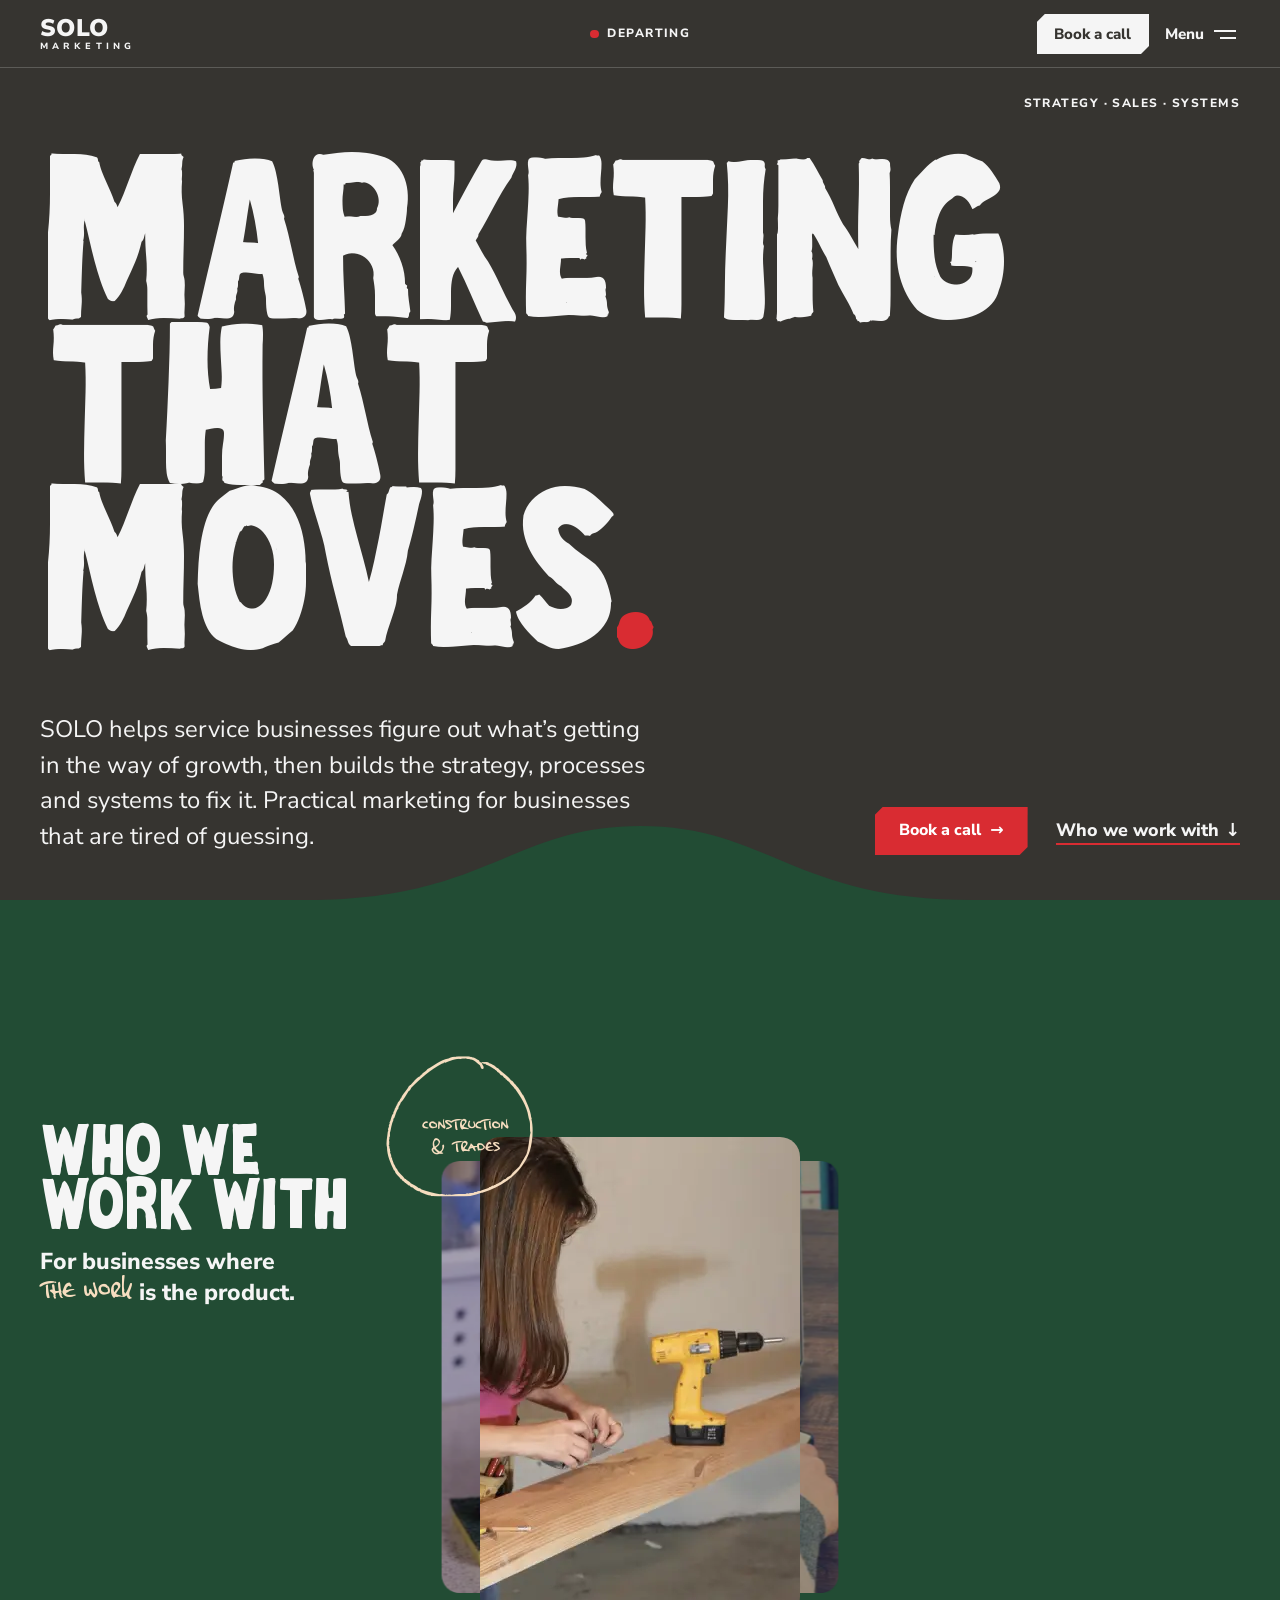
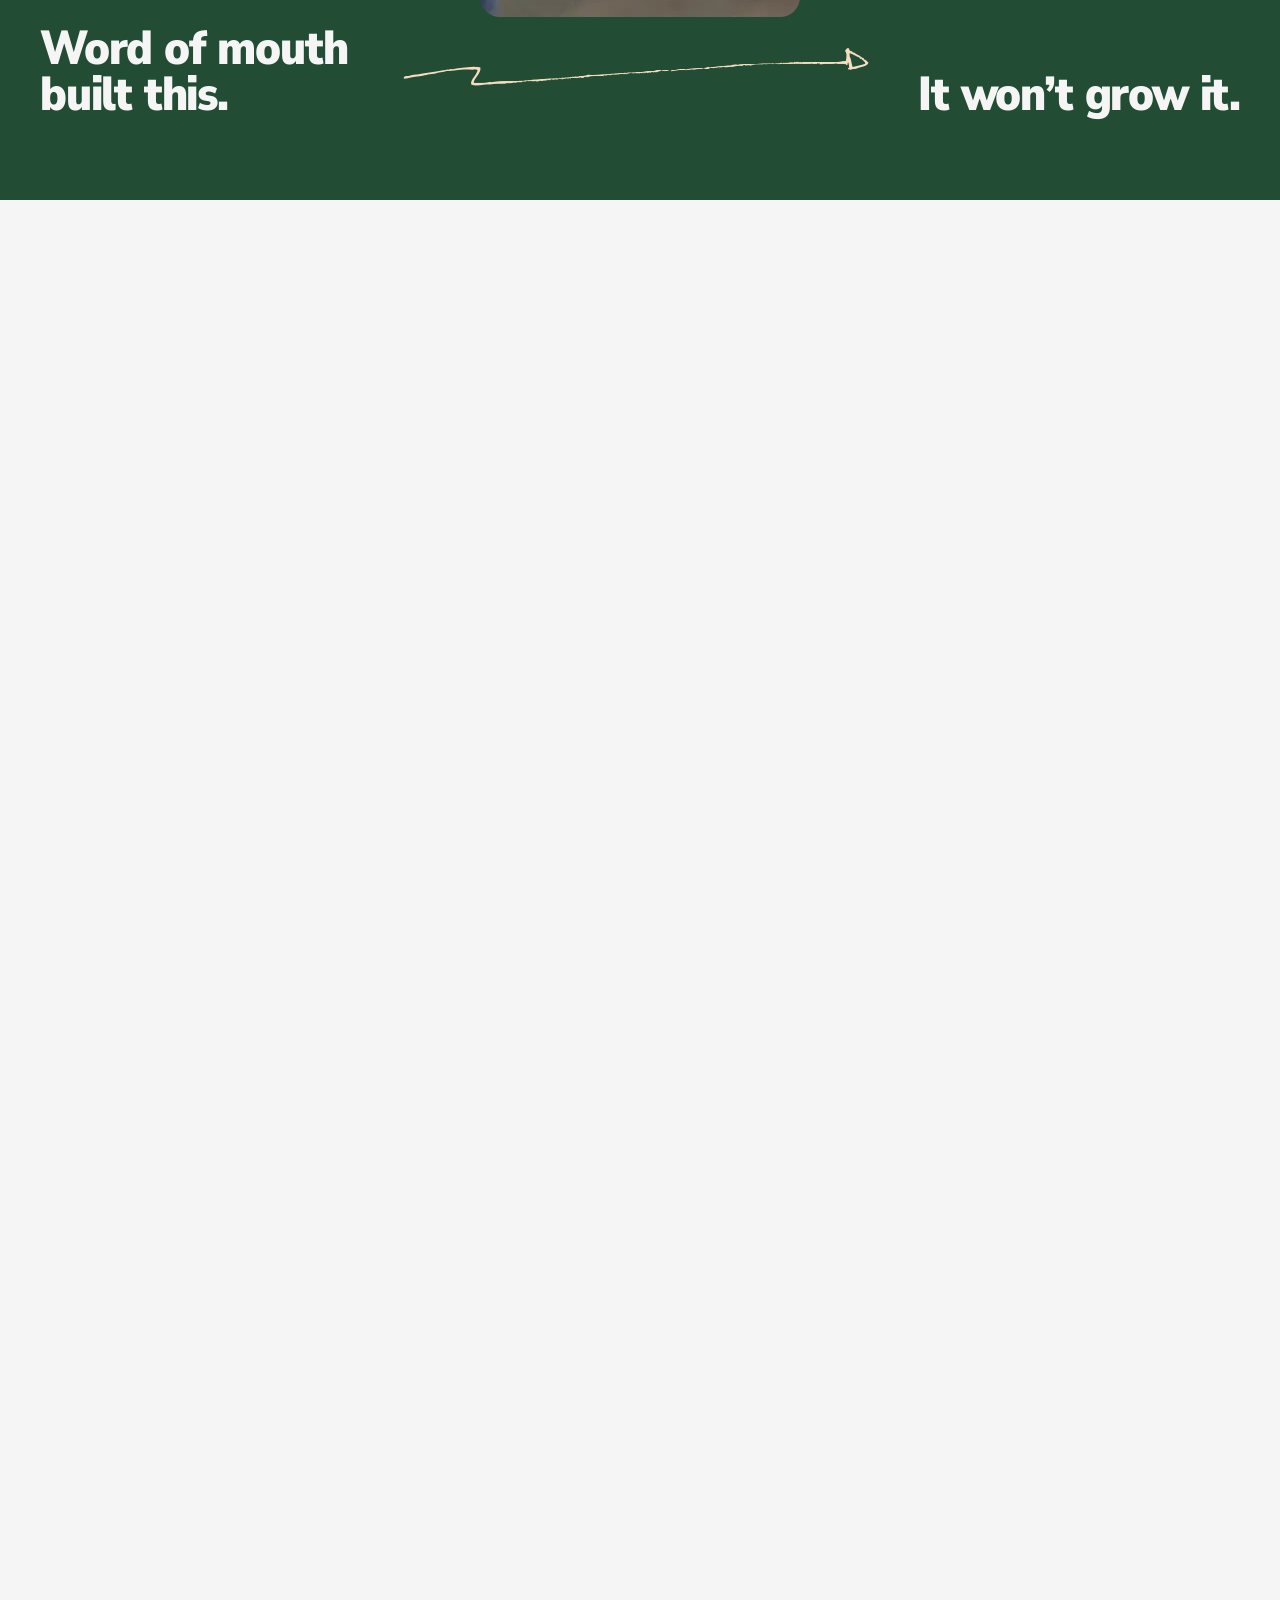
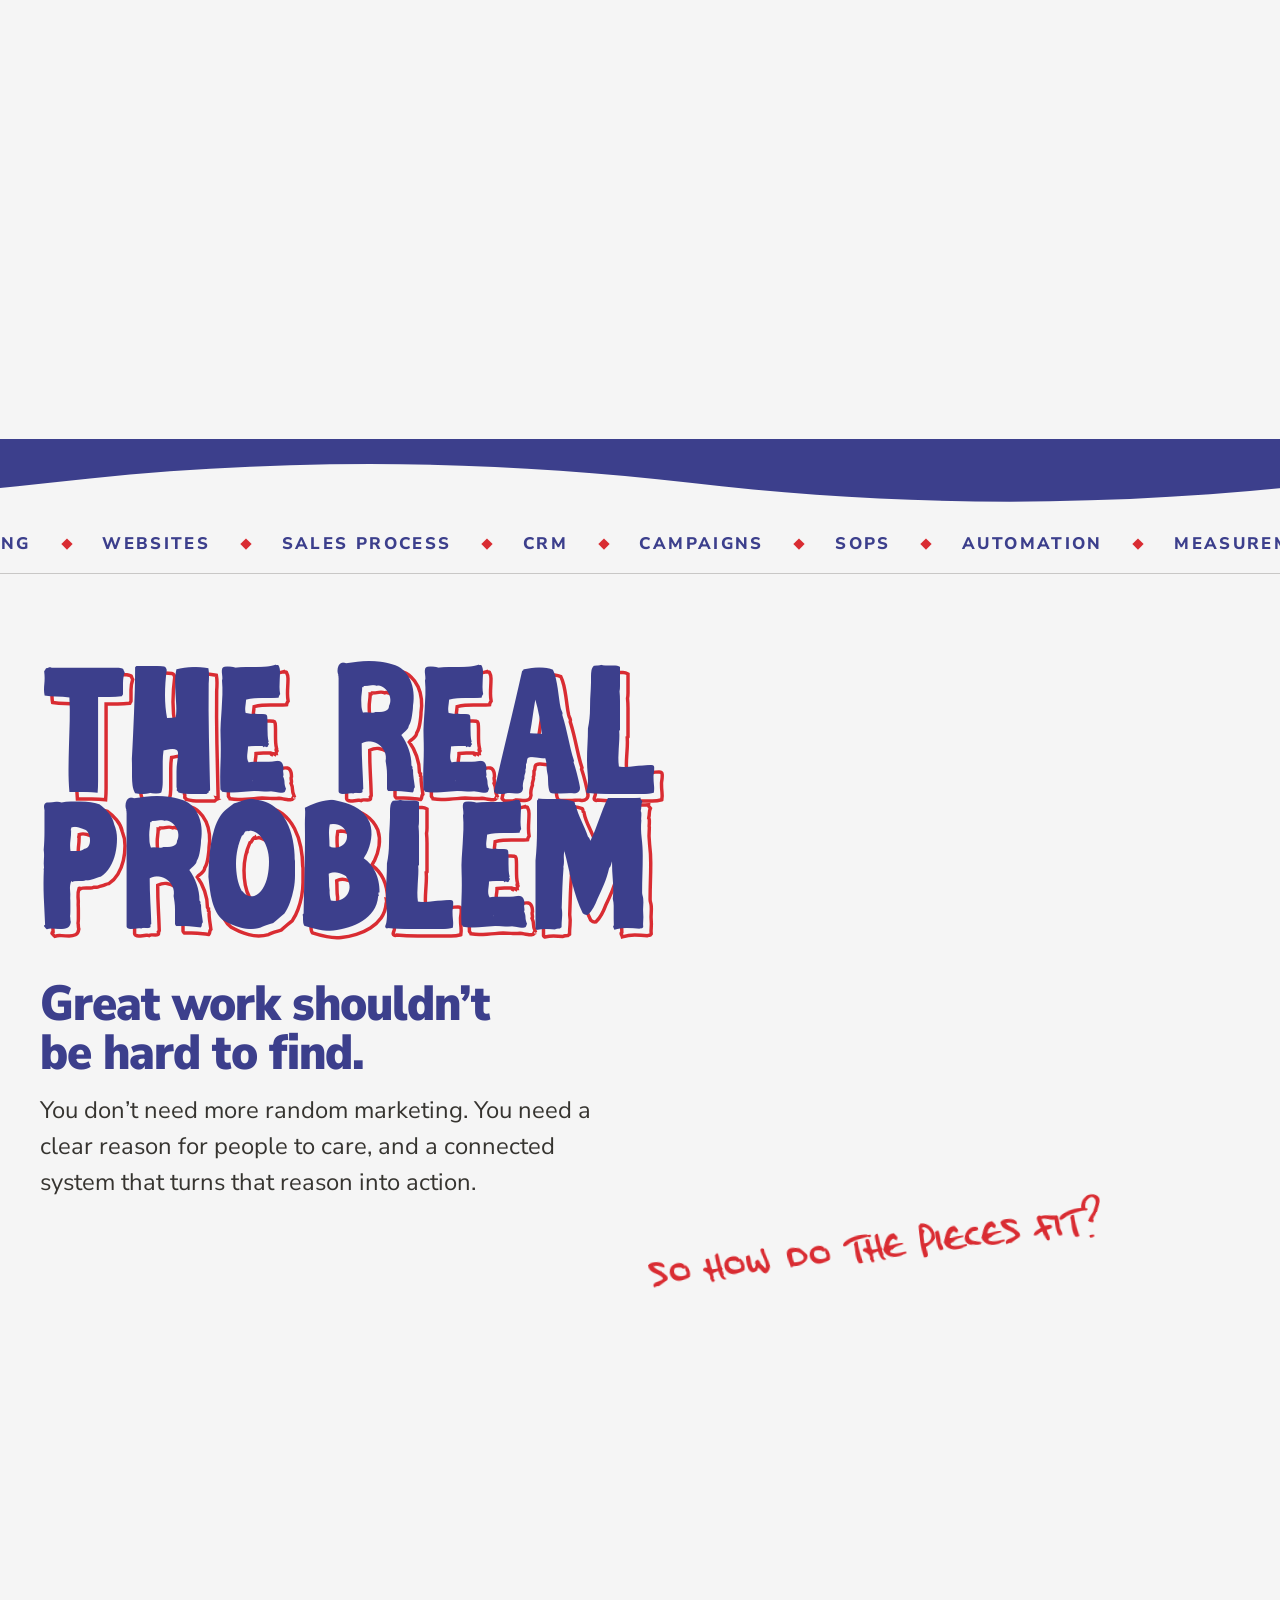
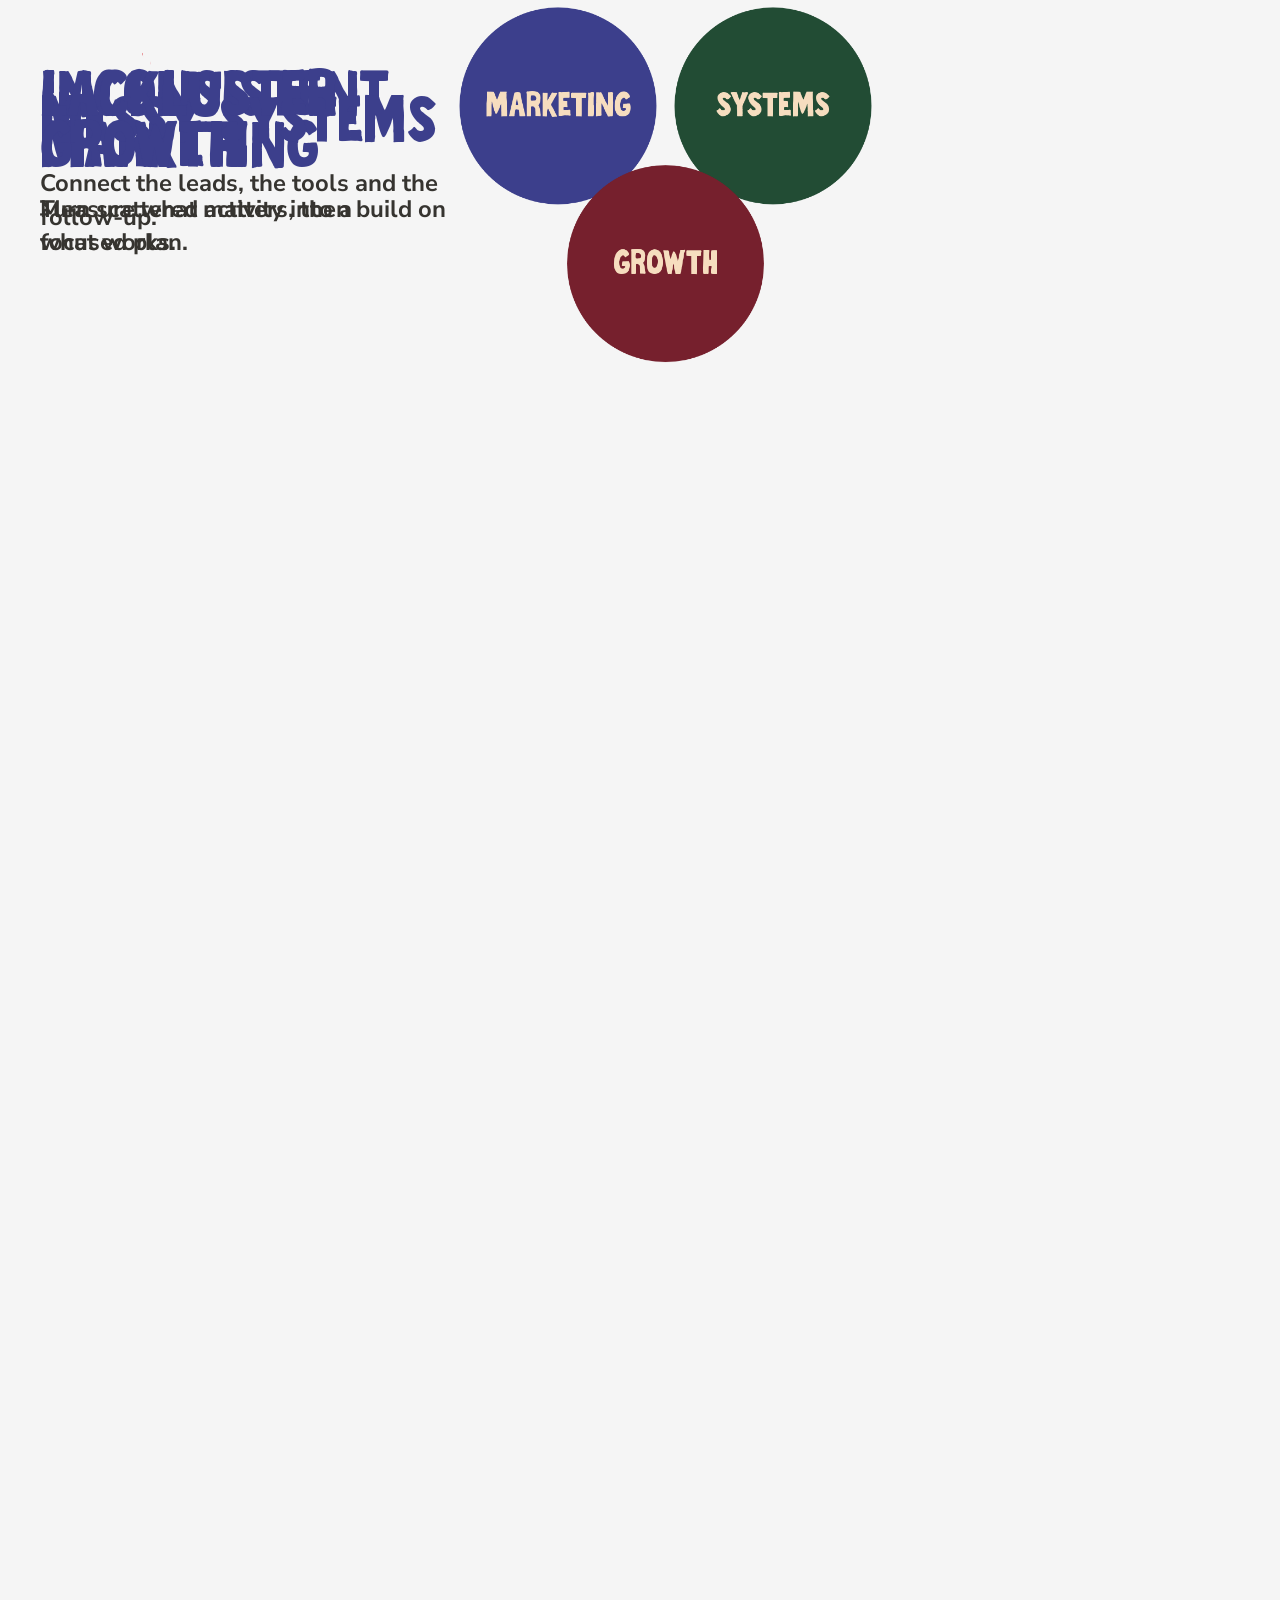
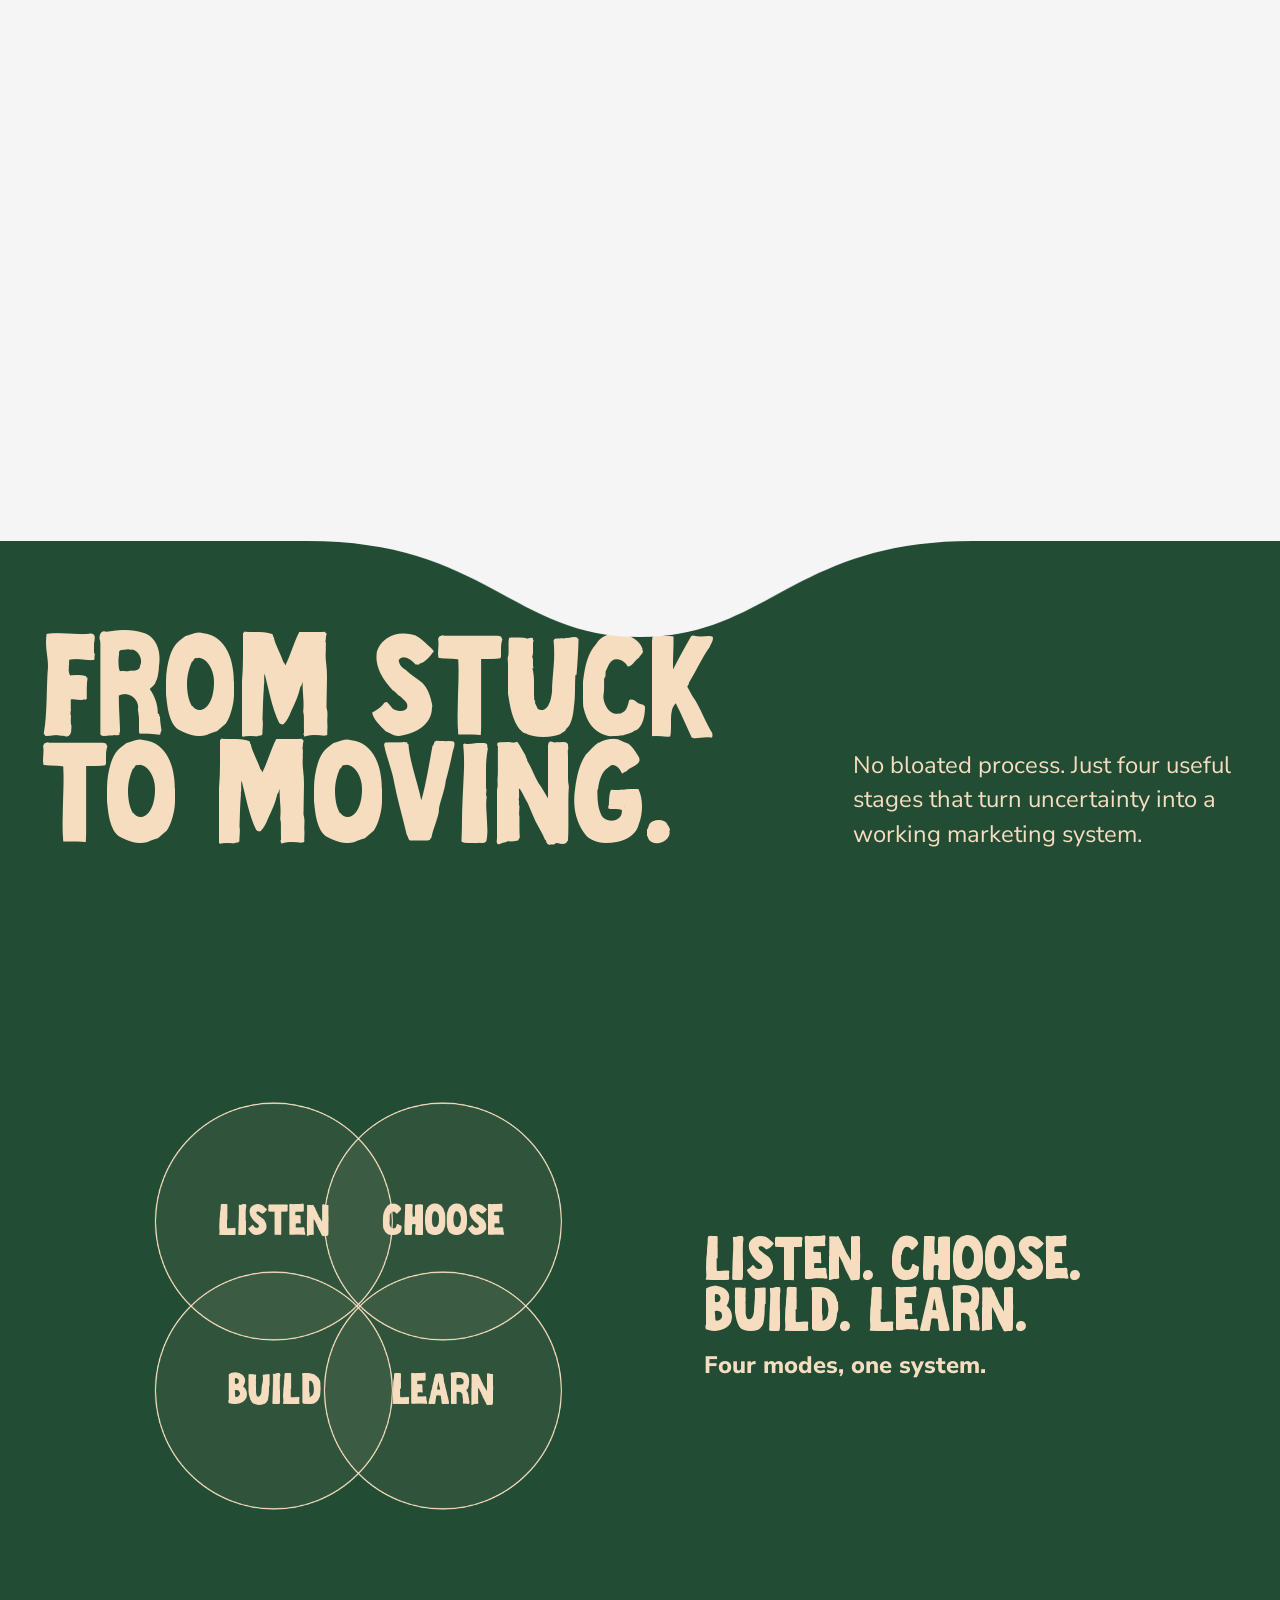
==== index.html @ 2d1c609f "Website v1" ====
<!doctype html>
<html lang="en" class="clean">
<head>
  <meta charset="utf-8">
  <meta name="viewport" content="width=device-width, initial-scale=1">
  <meta name="robots" content="noindex, nofollow">
  <title>SOLO Marketing, marketing that moves</title>
  <meta name="description" content="SOLO Marketing helps service businesses figure out what's getting in the way of growth, then builds the strategy, processes and systems to fix it. Senior-led, small by design.">
  <meta name="theme-color" content="#363430">
  <link rel="icon" href="assets/favicon.svg" type="image/svg+xml">
  <link rel="icon" href="assets/favicon-32.png" sizes="32x32" type="image/png">
  <link rel="apple-touch-icon" href="assets/apple-touch-icon.png">

  <meta property="og:type" content="website">
  <meta property="og:title" content="SOLO Marketing, marketing that moves">
  <meta property="og:description" content="Practical marketing for service businesses that are tired of guessing. Strategy, sales process, systems... and the help to build them.">
  <meta property="og:image" content="assets/og-image.png">
  <meta property="og:image:width" content="1200">
  <meta property="og:image:height" content="630">
  <meta property="og:image:alt" content="SOLO Marketing: practical marketing for businesses that are tired of guessing.">
  <meta name="twitter:card" content="summary_large_image">
  <!-- OWNER: once a domain exists, add <link rel="canonical"> and make og:image an absolute URL. -->

  <!-- MBJ fonts: self-hosted WOFF under the MBJ Web Licence (invoice in D:\Claude Code\SOLO Marketing\MBJ-Font-Collection\web). -->
  <link rel="preload" href="assets/fonts/mbj-chunky.woff" as="font" type="font/woff" crossorigin>
  <link rel="preload" href="assets/fonts/mbj-handwriting.woff" as="font" type="font/woff" crossorigin>
  <link rel="preload" href="assets/fonts/nunito-sans-variable.woff2" as="font" type="font/woff2" crossorigin>
  <link rel="stylesheet" href="assets/css/site.css">
  <script>document.documentElement.classList.add('js')</script>
  <script src="assets/js/vendor/lenis.min.js" defer></script>
  <script src="assets/js/vendor/gsap.min.js" defer></script>
  <script src="assets/js/vendor/ScrollTrigger.min.js" defer></script>
  <script src="assets/js/site.js" defer></script>
</head>
<body>
  <a class="skip" href="#main">Skip to content</a>

  <div class="loader" aria-hidden="true" data-loader hidden>
    <p class="loader__count"><span data-loader-count>0</span><span class="loader__pct">%</span></p>
    <p class="loader__word">SOLO<span>Marketing</span></p>
    <span class="loader__rail"><i data-loader-rail></i></span>
  </div>

  <header class="masthead" data-masthead data-theme="charcoal">
    <a class="wordmark" href="#top" aria-label="SOLO Marketing, back to top">
      <!-- TEMPORARY wordmark until the new mark is chosen (see logo-eagle.html) -->
      <span class="wordmark__solo">SOLO</span><span class="wordmark__mkt">Marketing</span>
    </a>
    <p class="masthead__stop" aria-hidden="true"><span class="masthead__dot"></span><span data-current-stop>Departing</span></p>
    <div class="masthead__actions">
      <a class="btn btn--primary btn--small masthead__cta" href="#start"><span>Book a call</span></a>
      <button class="menu-toggle" type="button" aria-expanded="false" aria-controls="menu" data-menu-open>
        <span class="menu-toggle__label">Menu</span>
        <span class="menu-toggle__icon" aria-hidden="true"><i></i><i></i></span>
      </button>
    </div>
    <span class="masthead__progress" aria-hidden="true" data-progress></span>
  </header>

  <div class="menu" id="menu" role="dialog" aria-modal="true" aria-label="Site menu" hidden data-menu data-lenis-prevent>
    <div class="menu__inner">
      <div class="menu__top">
        <span class="label">The line, stop by stop</span>
        <button class="menu__close" type="button" data-menu-close>Close <span aria-hidden="true">×</span></button>
      </div>
      <nav aria-label="Sections">
        <ol class="menu__list">
          <li><a href="#who"><span class="menu__n">00</span>Who we work with</a></li>
          <li><a href="#problem"><span class="menu__n">01</span>The real problem</a></li>
          <li><a href="#approach"><span class="menu__n">02</span>From stuck to moving</a></li>
          <li><a href="#together"><span class="menu__n">03</span>How working together goes</a></li>
          <li><a href="#ways"><span class="menu__n">04</span>Signals, Launchpad, Stack</a></li>
          <li><a href="#why"><span class="menu__n">05</span>Why SOLO</a></li>
          <li><a href="#start" class="menu__terminus"><span class="menu__n">→</span>Book a call</a></li>
        </ol>
      </nav>
      <p class="menu__note">Every stop ends at the same place: a conversation.</p>
    </div>
  </div>

  <main id="main">

    <!-- ============ HERO · movement one ============ -->
    <section class="hero band band--charcoal" id="top" aria-labelledby="hero-title" data-stop-name="Departing">
      <div class="hero__meta">
        <span class="label">Strategy · Sales · Systems</span>
      </div>

      <h1 class="hero__title chunky" id="hero-title" data-hero-title>
        <span class="sr-only">Marketing that moves.</span>
        <span class="hero__row" aria-hidden="true"><span data-letters>Marketing</span></span>
        <span class="hero__row hero__row--2" aria-hidden="true"><span data-letters>that</span></span>
        <span class="hero__row" aria-hidden="true"><span class="hero__moves" data-letters>moves.</span></span>
      </h1>

      <div class="hero__deck">
        <p class="lede">SOLO helps service businesses figure out what’s getting in the way of growth, then builds the strategy, processes and systems to fix it. Practical marketing for businesses that are tired of guessing.</p>
        <div class="hero__actions">
          <a class="btn btn--primary" href="#start"><span>Book a call <span class="btn__arrow" aria-hidden="true">→</span></span></a>
          <a class="textlink" href="#who">Who we work with <span aria-hidden="true">↓</span></a>
        </div>
      </div>
    </section>

    <!-- ============ HERO · movement two: who we work with ============ -->
    <section class="who" id="who" aria-labelledby="who-title" data-stop-name="Who we work with" data-who>
      <div class="who__stage" data-who-stage>
        <div class="who__intro" data-who-intro>
          <h2 class="who__title" id="who-title">Who we work with</h2>
          <p class="who__sub">For businesses where <span class="who__hand">the work</span> is the product.</p>
        </div>

        <span class="who__arrow" aria-hidden="true" data-who-arrow>t</span>

        <ol class="who__frames" data-who-frames>
          <li class="who__frame" data-bg="green">
            <p class="who__tag"><span class="who__ring" aria-hidden="true">n</span><span class="who__tagtext">construction <br>&amp; trades</span></p>
            <figure class="who__card"><img src="assets/img/carpenter-sm.webp" alt="A contractor measuring and cutting timber on a job site." width="720" height="480" loading="lazy"></figure>
            <p class="who__l">Word of mouth built this.</p>
            <p class="who__r">It won’t grow it.</p>
          </li>
          <li class="who__frame" data-bg="burgundy">
            <p class="who__tag"><span class="who__ring" aria-hidden="true">n</span><span class="who__tagtext">house cleaning <br>&amp; home services</span></p>
            <figure class="who__card"><img src="assets/img/cleaning-sm.webp" alt="A gloved hand wiping down a kitchen counter." width="720" height="420" loading="lazy"></figure>
            <p class="who__l">The calendar fills up.</p>
            <p class="who__r">Then it doesn’t.</p>
          </li>
          <li class="who__frame" data-bg="navy">
            <p class="who__tag"><span class="who__ring" aria-hidden="true">n</span><span class="who__tagtext">dentists &amp; <br>professional <br>practices</span></p>
            <figure class="who__card"><img src="assets/img/dentist-sm.webp" alt="A dentist examining a patient in the chair." width="720" height="477" loading="lazy"></figure>
            <p class="who__l">Patients love you.</p>
            <p class="who__r">New ones can’t find you.</p>
          </li>
          <li class="who__frame" data-bg="green">
            <p class="who__tag"><span class="who__ring" aria-hidden="true">n</span><span class="who__tagtext">lawyers &amp; <br>law firms</span></p>
            <figure class="who__card"><img src="assets/img/signing-sm.webp" alt="A hand signing a printed document at a desk." width="720" height="480" loading="lazy"></figure>
            <p class="who__l">Referrals slowed down.</p>
            <p class="who__r">There’s no plan B.</p>
          </li>
          <li class="who__frame" data-bg="burgundy">
            <p class="who__tag"><span class="who__ring" aria-hidden="true">n</span><span class="who__tagtext">local <br>credit unions</span></p>
            <figure class="who__card"><img src="assets/img/ledger-sm.webp" alt="Hands working through figures with a calculator and notebook." width="720" height="480" loading="lazy"></figure>
            <p class="who__l">Members for life.</p>
            <p class="who__r">If they hear about you first.</p>
          </li>
          <li class="who__frame" data-bg="navy">
            <p class="who__tag"><span class="who__ring" aria-hidden="true">n</span><span class="who__tagtext">financial <br>services</span></p>
            <figure class="who__card"><img src="assets/img/laptop-sm.webp" alt="Hands on a laptop keyboard beside a calculator." width="720" height="479" loading="lazy"></figure>
            <p class="who__l">Trust takes years.</p>
            <p class="who__r">Your website gets seconds.</p>
          </li>
        </ol>
        <p class="todo who__todo" data-todo="Owner">Confirm the six industries and the short lines on each card. Photos are public-domain stand-ins.</p>
      </div>
      <div class="who__spacer" aria-hidden="true"></div>
    </section>

    <!-- wave + keyword ticker (after the Codex concept) -->
    <div class="wave" aria-hidden="true" data-wave>
      <svg class="wave__svg" viewBox="0 0 2880 120" preserveAspectRatio="none"><path d="M0 70C240 110 480 110 720 70S1200 30 1440 70 1920 110 2160 70 2640 30 2880 70V0H0Z"/></svg>
    </div>
    <div class="ticker" aria-hidden="true" data-ticker>
      <div class="ticker__row">
        <span>Positioning</span><i></i><span>Messaging</span><i></i><span>Websites</span><i></i><span>Sales process</span><i></i><span>CRM</span><i></i><span>Campaigns</span><i></i><span>SOPs</span><i></i><span>Automation</span><i></i><span>Measurement</span><i></i>
        <span>Positioning</span><i></i><span>Messaging</span><i></i><span>Websites</span><i></i><span>Sales process</span><i></i><span>CRM</span><i></i><span>Campaigns</span><i></i><span>SOPs</span><i></i><span>Automation</span><i></i><span>Measurement</span><i></i>
      </div>
    </div>

    <!-- ============ 01 THE REAL PROBLEM ============ -->
    <section class="prob" id="problem" aria-labelledby="prob-title" data-stop-name="The real problem" data-prob>
      <div class="prob__head">
        <h2 class="prob__title chunky" id="prob-title"><span class="prob__outline" aria-hidden="true">The real problem</span><span class="prob__fill">The real problem</span></h2>
        <div class="prob__intro">
          <p class="prob__sub">Great work shouldn’t be hard to find.</p>
          <p>You don’t need more random marketing. You need a clear reason for people to care, and a connected system that turns that reason into action.</p>
        </div>
        <p class="note prob__fit">so how do the pieces fit?</p>
      </div>

      <div class="prob__stage" data-prob-stage>
        <div class="prob__orbs" aria-hidden="true">
          <span class="orb orb--navy" data-orb><span>Marketing</span></span>
          <span class="orb orb--green" data-orb><span>Systems</span></span>
          <span class="orb orb--burgundy" data-orb><span>Growth</span></span>
          <span class="prob__rail" data-prob-rail></span>
        </div>

        <ol class="prob__list">
          <li class="prob__item" data-prob-item style="--c: var(--color-navy)">
            <h3 class="prob__name">
              <span class="sr-only">From inconsistent marketing to consistent marketing.</span>
              <span aria-hidden="true"><span class="prob__adj">Inconsistent<svg class="prob__strike" viewBox="0 0 100 20" preserveAspectRatio="none"><path pathLength="1" d="M2 13C20 8 42 15 60 10S88 7 98 9"/></svg><span class="prob__fix">consistent</span></span> <span class="prob__noun">marketing</span></span>
            </h3>
            <p class="prob__answer">Turn scattered activity into a focused plan.</p>
            <ul class="syms" aria-label="What that looks like">
              <li class="sym" data-sym><span class="sym__dot sym__dot--ring"></span><span class="sym__t">Ads someone else set up</span></li>
              <li class="sym" data-sym><span class="sym__dot sym__dot--solid sym__dot--s"></span><span class="sym__t">A Google profile, half done</span></li>
              <li class="sym" data-sym><span class="sym__dot sym__dot--dash sym__dot--l"></span><span class="sym__t">Referrals nobody tracks</span></li>
              <li class="sym" data-sym><span class="sym__dot sym__dot--solid"></span><span class="sym__t">A website that undersells you</span></li>
            </ul>
          </li>
          <li class="prob__item" data-prob-item style="--c: var(--color-green)">
            <h3 class="prob__name">
              <span class="sr-only">From messy systems to organized systems.</span>
              <span aria-hidden="true"><span class="prob__adj">Messy<svg class="prob__strike" viewBox="0 0 100 20" preserveAspectRatio="none"><path pathLength="1" d="M2 11C18 15 40 7 62 12S86 9 98 12"/></svg><span class="prob__fix">organized</span></span> <span class="prob__noun">systems</span></span>
            </h3>
            <p class="prob__answer">Connect the leads, the tools and the follow-up.</p>
            <ul class="syms" aria-label="What that looks like">
              <li class="sym" data-sym><span class="sym__dot sym__dot--solid sym__dot--l"></span><span class="sym__t">Leads in five inboxes</span></li>
              <li class="sym" data-sym><span class="sym__dot sym__dot--ring sym__dot--s"></span><span class="sym__t">A CRM nobody updates</span></li>
              <li class="sym" data-sym><span class="sym__dot sym__dot--dash"></span><span class="sym__t">Spreadsheets on spreadsheets</span></li>
              <li class="sym" data-sym><span class="sym__dot sym__dot--ring sym__dot--l"></span><span class="sym__t">Five tools, none connected</span></li>
            </ul>
          </li>
          <li class="prob__item" data-prob-item style="--c: var(--color-burgundy)">
            <h3 class="prob__name">
              <span class="sr-only">From lackluster growth to steady growth.</span>
              <span aria-hidden="true"><span class="prob__adj">Lackluster<svg class="prob__strike" viewBox="0 0 100 20" preserveAspectRatio="none"><path pathLength="1" d="M2 10C22 14 44 8 64 12S90 12 98 8"/></svg><span class="prob__fix">steady</span></span> <span class="prob__noun">growth</span></span>
            </h3>
            <p class="prob__answer">Measure what matters, then build on what works.</p>
            <ul class="syms" aria-label="What that looks like">
              <li class="sym" data-sym><span class="sym__dot sym__dot--ring"></span><span class="sym__t">Estimates that go quiet</span></li>
              <li class="sym" data-sym><span class="sym__dot sym__dot--solid sym__dot--s"></span><span class="sym__t">Follow-up, when there’s time</span></li>
              <li class="sym" data-sym><span class="sym__dot sym__dot--dash sym__dot--l"></span><span class="sym__t">Reports nobody reads</span></li>
              <li class="sym" data-sym><span class="sym__dot sym__dot--solid"></span><span class="sym__t">Processes in one person’s head</span></li>
            </ul>
          </li>
        </ol>
        <p class="prob__caption" data-prob-caption><span class="note">same pieces, different order.</span></p>
      </div>
      <div class="prob__spacer" aria-hidden="true"></div>
    </section>

    <!-- ============ 02 FROM STUCK TO MOVING ============ -->
    <section class="appr band band--green" id="approach" aria-labelledby="appr-title" data-stop-name="The SOLO approach" data-appr>
      <div class="appr__head">
        <h2 class="appr__title chunky" id="appr-title">From stuck to moving.</h2>
        <p class="appr__lede">No bloated process. Just four useful stages that turn uncertainty into a working marketing system.</p>
      </div>

      <div class="appr__stage" data-appr-stage>
        <div class="appr__venn" aria-hidden="true">
          <span class="ring" data-ring><span>Listen</span></span>
          <span class="ring" data-ring><span>Choose</span></span>
          <span class="ring" data-ring><span>Build</span></span>
          <span class="ring" data-ring><span>Learn</span></span>
          <span class="appr__orbit" data-orbit><i></i><i></i><i></i><i></i><i></i><i></i></span>
          <span class="appr__core" data-core></span>
        </div>

        <ol class="appr__steps">
          <li class="appr__step" data-appr-step>
            <p class="label appr__n">01 / Discover</p>
            <h3 class="appr__name">Listen.</h3>
            <p class="appr__tag">Where you are. Where you’re going.</p>
            <p>We learn what you sell, who buys it, how customers find you, and where the friction lives.</p>
            <ul class="kw"><li>Sales</li><li>Marketing</li><li>Customer journey</li></ul>
          </li>
          <li class="appr__step" data-appr-step>
            <p class="label appr__n">02 / Focus</p>
            <h3 class="appr__name">Choose.</h3>
            <p class="appr__tag">Identify. Prioritize. Act.</p>
            <p>We identify the strongest position, the clearest priorities, and what should happen first.</p>
            <ul class="kw"><li>Positioning</li><li>Priorities</li><li>What comes first</li></ul>
          </li>
          <li class="appr__step" data-appr-step>
            <p class="label appr__n">03 / Create</p>
            <h3 class="appr__name">Build.</h3>
            <p class="appr__tag">From scratch, or from your blueprint.</p>
            <p>We create the messaging, website, campaigns, and tools that make the strategy real.</p>
            <ul class="kw"><li>Website</li><li>Messaging</li><li>Tools</li><li>Strategy</li></ul>
          </li>
          <li class="appr__step" data-appr-step>
            <p class="label appr__n">04 / Move</p>
            <h3 class="appr__name">Learn.</h3>
            <p class="appr__tag">Measure, and improve with clear data.</p>
            <p>We launch, measure what matters, and improve the system based on evidence, not hunches.</p>
            <ul class="kw"><li>Processes &amp; SOPs</li><li>Data &amp; KPIs</li><li>Automation &amp; AI</li><li>Tech</li></ul>
          </li>
        </ol>
        <p class="appr__sum" aria-hidden="true" data-appr-sum>Listen. Choose. Build. Learn. <span>Four modes, one system.</span></p>
      </div>
      <div class="appr__spacer" aria-hidden="true"></div>
    </section>

    <!-- ============ 03 HOW WORKING TOGETHER GOES ============ -->
    <section class="together band band--navy" id="together" aria-labelledby="together-title" data-stop-name="Working together" data-together>
      <div class="together__stage" data-together-stage>
        <h2 class="together__title chunky" id="together-title">How working together goes.</h2>
        <ol class="together__cards">
          <li class="tcard" data-tcard>
            <p class="tcard__n chunky" aria-hidden="true">01</p>
            <p class="label tcard__meta">Step 01 · 30 minutes to an hour</p>
            <h3 class="tcard__title">A discovery call.</h3>
            <p>Why are we talking? What’s getting in the way? Are we a good fit? No pitch deck... just an honest conversation about your business to see whether we’re the right fit. If we’re not, we’ll say so and point you somewhere better.</p>
          </li>
          <li class="tcard" data-tcard>
            <p class="tcard__n chunky" aria-hidden="true">02</p>
            <p class="label tcard__meta">Step 02 · 90 minutes</p>
            <h3 class="tcard__title">Draw the line.</h3>
            <p>A deeper working session to get everything on the table, from how people discover you, through the sale, to how you nurture customers afterwards. Lead sources, sales process, CRM, follow-up, reporting: what does it actually look like today?</p>
          </li>
          <li class="tcard" data-tcard>
            <p class="tcard__n chunky" aria-hidden="true">03</p>
            <p class="label tcard__meta">Step 03</p>
            <h3 class="tcard__title">Build what’s missing.</h3>
            <p>Strategy, sales process, systems, SOPs... whatever the plan says comes first. Made properly, and made to connect to everything around it.</p>
          </li>
          <li class="tcard" data-tcard>
            <p class="tcard__n chunky" aria-hidden="true">04</p>
            <p class="label tcard__meta">Step 04</p>
            <h3 class="tcard__title">Run it, read it, refine it.</h3>
            <p class="note tcard__note">the part most people skip</p>
            <p>A steady rhythm: what we changed, what came back, what we’re adjusting next. Measure, learn, adjust, repeat... not guess, post, hope.</p>
          </li>
        </ol>
      </div>
      <div class="together__spacer" aria-hidden="true"></div>
    </section>

    <!-- ============ 04 SIGNALS / LAUNCHPAD / STACK ============ -->
    <section class="ways" id="ways" aria-labelledby="ways-title" data-stop-name="Ways to work" data-ways>
      <div class="ways__stage" data-ways-stage>
        <div class="ways__intro">
          <h2 class="ways__title chunky" id="ways-title"><span class="ways__start" data-box><span class="ways__box" aria-hidden="true">z</span><span class="ways__word">Start</span></span><br><span class="ways__rest">where you are.</span></h2>
          <p class="ways__lede">Understand. Build. Grow. If Signals is enough, we sell Signals, and SOLO never pushes a bigger service than you need.</p>
        </div>

        <ol class="ways__deck">
          <li class="wcard wcard--navy" data-wcard>
            <p class="label wcard__stage">Understand</p>
            <p class="wcard__n chunky" aria-hidden="true">01</p>
            <h3 class="wcard__title">Solo Signals</h3>
            <p class="wcard__q">What is happening?</p>
          </li>
          <li class="wcard wcard--green" data-wcard>
            <p class="label wcard__stage">Build</p>
            <p class="wcard__n chunky" aria-hidden="true">02</p>
            <h3 class="wcard__title">Solo Launchpad</h3>
            <p class="wcard__q">What needs to be built?</p>
          </li>
          <li class="wcard wcard--burgundy" data-wcard>
            <p class="label wcard__stage">Grow</p>
            <p class="wcard__n chunky" aria-hidden="true">03</p>
            <h3 class="wcard__title">Solo Stack</h3>
            <p class="wcard__q">How do we keep it working and improving?</p>
          </li>
        </ol>

        <div class="ways__details">
          <div class="wdetail" data-wdetail>
            <p class="label">Solo Signals</p>
            <p>The diagnostic layer. Research and data turned into a clear picture of who your customers are, where they come from, and what you’re missing.</p>
            <p class="wdetail__inc"><span class="label">Includes</span> Market and competitor research, website and channel audit, analytics and CRM review, recommendations.</p>
          </div>
          <div class="wdetail" data-wdetail>
            <p class="label">Solo Launchpad</p>
            <p>The strategy turned into a working foundation. Not everything perfect... just the important pieces working together.</p>
            <p class="wdetail__inc"><span class="label">Includes</span> Positioning and messaging, sales process and CRM setup, website and landing pages, Google Business and local SEO, lead capture, tracking.</p>
          </div>
          <div class="wdetail" data-wdetail>
            <p class="label">Solo Stack</p>
            <p>The longer-term system of people, data, content, technology and process, built to keep producing insight and action.</p>
            <p class="wdetail__inc"><span class="label">Includes</span> CRM and automation, SOPs, reporting and KPIs, lead follow-up, review systems, ongoing experiments.</p>
          </div>
        </div>
        <p class="todo ways__todo" data-todo="Owner">Confirm each “Includes” list, and whether to show timelines or starting prices.</p>
      </div>
      <div class="ways__spacer" aria-hidden="true"></div>
    </section>

    <!-- ============ 05 WHY SOLO · SMALL BY DESIGN ============ -->
    <section class="why band band--burgundy" id="why" aria-labelledby="why-title" data-stop-name="Why SOLO">
      <div class="why__grid">
        <div class="why__copy">
          <h2 class="why__title chunky" id="why-title"><span class="reveal">Small by</span> <span class="reveal">design.</span></h2>
          <p class="lede">You work directly with a senior marketing partner who learns your business, explains the why, and keeps the important work moving.</p>
        </div>
        <figure class="why__card reveal">
          <figcaption class="why__hand">the difference is the thinking</figcaption>
          <blockquote><p>You don’t need more <span class="red">stuff.</span> You need the right pieces working together.</p></blockquote>
          <span class="why__ring" aria-hidden="true"></span>
        </figure>
      </div>
    </section>

    <!-- ============ PROOF ============ -->
    <section class="proof" id="proof" aria-labelledby="proof-title" data-stop-name="Proof, pending" data-proof>
      <div class="proof__grid">
        <div class="proof__head">
          <h2 class="display-2" id="proof-title">Proof, pending.</h2>
          <p class="proof__lede">This is where real words from real clients will go. We don’t invent testimonials, so until they’re here, here’s what you can hold us to.</p>
          <div class="proof__ctrl" data-proof-ctrl hidden>
            <button class="proof__btn" type="button" data-proof-prev aria-label="Previous card"><span aria-hidden="true">←</span></button>
            <p class="proof__count" aria-live="polite"><span data-proof-now>1</span> of <span data-proof-total>6</span></p>
            <button class="proof__btn" type="button" data-proof-next aria-label="Next card"><span aria-hidden="true">→</span></button>
          </div>
        </div>
        <ul class="proof__track" data-lenis-prevent-horizontal tabindex="0" aria-label="What you can hold us to, and reserved client quotes" data-proof-track>
          <li class="pcard pcard--navy" data-pcard><p class="pcard__n">01</p><p class="pcard__t">You’ll always know who is doing the work.</p></li>
          <li class="pcard pcard--green" data-pcard><p class="pcard__n">02</p><p class="pcard__t">Every recommendation comes with the why behind it.</p></li>
          <li class="pcard pcard--burgundy" data-pcard><p class="pcard__n">03</p><p class="pcard__t">Plain-English reporting on a regular rhythm, not a dashboard to decipher.</p></li>
          <li class="pcard pcard--beige" data-pcard><p class="pcard__n">04</p><p class="pcard__t">If the data doesn’t say, we’ll say so. No guaranteed leads, no “10X”.</p></li>
          <li class="pcard pcard--slot" data-pcard>
            <p class="pcard__n">“</p>
            <p class="pcard__t">Reserved for a real client quote.</p>
            <p class="todo" data-todo="Owner">Client name, business, and permission to publish.</p>
          </li>
          <li class="pcard pcard--slot" data-pcard>
            <p class="pcard__n">“</p>
            <p class="pcard__t">Reserved for a real client quote.</p>
            <p class="todo" data-todo="Owner">Client name, business, and permission to publish.</p>
          </li>
        </ul>
      </div>
    </section>

    <!-- ============ TERMINUS ============ -->
    <section class="start band band--black" id="start" aria-labelledby="start-title" data-stop-name="Book a call">
      <div class="stop" data-draw-group><span class="stop__label">Be curious</span><span class="stop__doodle" aria-hidden="true">y</span></div>

      <div class="start__grid">
        <div class="start__head">
          <h2 class="start__title" id="start-title"><span class="reveal">Let’s find</span> <span class="reveal">your loose</span> <span class="reveal start__ends">ends.</span></h2>
          <p class="start__lede">Four quick questions, about a minute. Then we’ll set up a discovery call, thirty minutes to an hour, no sales sequence, just a reply from a person.</p>
          <div class="start__sign" aria-hidden="true">
            <svg class="start__arrow" viewBox="0 0 120 60" width="120" height="60"><path d="M4 30H108M84 8l24 22-24 22" fill="none" stroke="currentColor" stroke-width="8" stroke-linecap="square" stroke-linejoin="miter"/></svg>
            <span class="note">be curious.</span>
          </div>
        </div>

        <form class="chat" data-chat action="#" method="post" novalidate>
          <div class="chat__rail" aria-hidden="true">
            <span class="chat__stop is-on"></span><span class="chat__seg"><i data-seg></i></span>
            <span class="chat__stop"></span><span class="chat__seg"><i data-seg></i></span>
            <span class="chat__stop"></span><span class="chat__seg"><i data-seg></i></span>
            <span class="chat__stop"></span><span class="chat__seg"><i data-seg></i></span>
            <span class="chat__stop chat__stop--end"></span>
          </div>
          <p class="sr-only" aria-live="polite" data-chat-status></p>
          <noscript><p class="chat__noscript">This form needs JavaScript to send. You can still reach us directly at solomarketing.ut@gmail.com.</p></noscript>

          <fieldset class="chat__step" data-step-i="1">
            <legend class="chat__q"><span class="chat__qn">1 of 4</span> First things first... what should we call you?</legend>
            <label class="field">
              <span class="field__label">Your name</span>
              <input type="text" name="name" autocomplete="name" required maxlength="80">
            </label>
            <p class="field__error" data-error-for="name" hidden>We’ll need something to call you, first name is fine.</p>
          </fieldset>

          <fieldset class="chat__step" data-step-i="2">
            <legend class="chat__q"><span class="chat__qn">2 of 4</span> Nice to meet you<span data-echo-name></span>. What’s the business?</legend>
            <label class="field">
              <span class="field__label">Business name and what you do</span>
              <input type="text" name="business" autocomplete="organization" required maxlength="120" placeholder="e.g. a family-run electrical contractor">
            </label>
            <p class="field__error" data-error-for="business" hidden>A few words is plenty, just so we know who we’re talking to.</p>
          </fieldset>

          <fieldset class="chat__step" data-step-i="3">
            <legend class="chat__q"><span class="chat__qn">3 of 4</span> Which loose end is bugging you most? <span class="chat__opt">Pick any.</span></legend>
            <div class="picks">
              <label class="pick"><input type="checkbox" name="ends" value="Not enough of the right leads"><span>Not enough of the right leads</span></label>
              <label class="pick"><input type="checkbox" name="ends" value="Leads and estimates go cold"><span>Leads and estimates go cold</span></label>
              <label class="pick"><input type="checkbox" name="ends" value="Our CRM isn’t helping"><span>Our CRM isn’t helping</span></label>
              <label class="pick"><input type="checkbox" name="ends" value="Can’t tell what’s working"><span>Can’t tell what’s working</span></label>
              <label class="pick"><input type="checkbox" name="ends" value="Processes live in people’s heads"><span>Processes live in people’s heads</span></label>
              <label class="pick"><input type="checkbox" name="ends" value="Too many tools, nothing connected"><span>Too many tools, nothing connected</span></label>
            </div>
            <label class="field field--area">
              <span class="field__label">Anything else? <span class="chat__opt">Optional</span></span>
              <textarea name="notes" rows="3" maxlength="1200"></textarea>
            </label>
          </fieldset>

          <fieldset class="chat__step" data-step-i="4">
            <legend class="chat__q"><span class="chat__qn">4 of 4</span> Last one. Where should we reply?</legend>
            <label class="field">
              <span class="field__label">Email</span>
              <input type="email" name="email" autocomplete="email" required maxlength="160">
            </label>
            <p class="field__error" data-error-for="email" hidden>That email doesn’t look quite right... could you check it?</p>
            <label class="field">
              <span class="field__label">Phone <span class="chat__opt">Optional, if you’d rather talk</span></span>
              <input type="tel" name="phone" autocomplete="tel" maxlength="40">
            </label>
          </fieldset>

          <div class="chat__done" data-chat-done hidden tabindex="-1">
            <p class="chat__q">That’s everything<span data-echo-name-2></span>. Here’s what we’ll receive:</p>
            <pre class="chat__summary" data-chat-summary></pre>
            <div class="chat__send">
              <a class="btn btn--primary" data-chat-mail hidden href="#"><span>Send it <span class="btn__arrow" aria-hidden="true">→</span></span></a>
              <button class="btn btn--ghost" type="button" data-chat-copy><span>Copy message</span></button>
            </div>
            <p class="todo" data-chat-missing data-todo="Owner" hidden>Add the SOLO contact email in <code>assets/js/site.js</code> (CONFIG.email) to switch on the send button, or connect a form or booking tool.</p>
            <p class="chat__after">We’ll get back to you soon. Promise it’s a person.</p>
          </div>

          <div class="chat__nav" data-chat-nav>
            <button class="textlink chat__back" type="button" data-chat-back hidden><span aria-hidden="true">←</span> Back</button>
            <button class="btn btn--primary chat__next" type="submit" data-chat-next><span>Next <span class="btn__arrow" aria-hidden="true">→</span></span></button>
          </div>
        </form>
      </div>
    </section>
  </main>

  <footer class="foot band band--black">
    <div class="foot__top">
      <div class="foot__brand">
        <p class="foot__word"><span>SOLO</span><span>Marketing</span></p>
        <p>Practical marketing for businesses that are tired of guessing.</p>
      </div>
      <nav class="foot__nav" aria-label="Footer">
        <ul>
          <li><a href="#problem">The real problem</a></li>
          <li><a href="#approach">How we work</a></li>
          <li><a href="#ways">Signals, Launchpad, Stack</a></li>
          <li><a href="#start">Book a call</a></li>
          <li><a href="credits.html">Photo credits</a></li>
        </ul>
      </nav>
      <div class="foot__contact">
        <p class="label">Contact</p>
        <p><a class="textlink" href="mailto:solomarketing.ut@gmail.com">solomarketing.ut@gmail.com</a></p>
        <p>SLC, UT.</p>
        <p class="todo" data-todo="Owner">LinkedIn profile, and where “Book a call” should point.</p>
      </div>
    </div>
    <p class="foot__mark chunky" aria-hidden="true"><span class="foot__l1">Marketing that</span><span class="foot__l2"><span>moves.</span></span></p>
    <div class="foot__base">
      <p>© 2026 Solo Marketing</p>
      <p>No tracking cookies on this site.</p>
      <a class="textlink" href="#top">Back to the start <span aria-hidden="true">↑</span></a>
    </div>
  </footer>
</body>
</html>
---- assets/css/site.css ----
/* ==========================================================================
   SOLO Marketing — concept v3 (round-3 review)
   Tokens follow the approved SOLO design system (D:\Codex\solo-marketing-design-system).
   Marketing that moves: scattered pieces become one connected system.
   ========================================================================== */

@font-face {
  font-family: "Nunito Sans";
  src: url("../fonts/nunito-sans-variable.woff2") format("woff2-variations"),
       url("../fonts/nunito-sans-variable.woff2") format("woff2");
  font-weight: 200 1000;
  font-stretch: 75% 125%;
  font-display: swap;
}

/* MBJ fonts: self-hosted WOFF under the MBJ Web Licence (@font-face only; page views capped by the licence tier). */
@font-face { font-family: "MBJ Chunky"; src: url("../fonts/mbj-chunky.woff") format("woff"); font-display: swap; }
@font-face { font-family: "MBJ Handwriting"; src: url("../fonts/mbj-handwriting.woff") format("woff"); font-display: swap; }
@font-face { font-family: "MBJ Doodles"; src: url("../fonts/mbj-doodles.woff") format("woff"); font-display: swap; }

:root {
  /* primitives — approved palette, do not add values */
  --color-beige: #f6ddbf;   /* text and accents on dark bands only, never a background */
  --color-smoke: #f5f5f5;   /* white smoke: the light canvas */
  --color-navy: #3c3f8c;
  --color-red: #d92c32;
  --color-green: #224c34;
  --color-burgundy: #76202d;
  --color-black: #1b1717;
  --color-charcoal: #363430;
  --color-white: #ffffff; /* accessibility exception: text on red only */

  /* semantic (editorial light by default) */
  --bg: var(--color-smoke);
  --fg: var(--color-charcoal);
  --heading: var(--color-navy);
  --accent: var(--color-red);
  --rule: rgb(54 52 48 / 24%);
  --raised: rgb(54 52 48 / 6%);
  --focus: var(--color-red);
  --b-bg: var(--color-red);       /* primary button */
  --b-fg: var(--color-white);
  --b2-bg: var(--color-navy);     /* secondary button */
  --b2-fg: var(--color-beige);

  /* type */
  --font: "Nunito Sans", ui-sans-serif, system-ui, -apple-system, "Segoe UI", Roboto, sans-serif;
  --font-doodle: "MBJ Doodles", cursive;
  --font-hand: "MBJ Handwriting", "Segoe Print", cursive;
  --font-display: "MBJ Chunky", "Nunito Sans", ui-sans-serif, system-ui, sans-serif;
  --t-label: 0.75rem;
  --t-small: clamp(0.875rem, 0.85rem + 0.1vw, 0.9375rem);
  --t-body: clamp(1rem, 0.96rem + 0.2vw, 1.125rem);
  --t-lede: clamp(1.1875rem, 1.05rem + 0.55vw, 1.5rem);
  --t-h3: clamp(1.375rem, 1.15rem + 0.9vw, 2rem);
  --t-display-2: clamp(2.4rem, 1.3rem + 4.2vw, 5.5rem);
  --t-display-1: clamp(3rem, 0.75rem + 9.6vw, 11.5rem);

  /* shape */
  --r-img: 20px;     /* rounded frames for photography (owner-approved exception) */
  --r-sm: 2px;       /* inputs, tags */
  --ch-sm: 8px;
  --ch-md: 14px;
  --ch-lg: 24px;
  --chamfer-btn: polygon(var(--ch-sm) 0, 100% 0, 100% calc(100% - var(--ch-sm)), calc(100% - var(--ch-sm)) 100%, 0 100%, 0 var(--ch-sm));
  --chamfer-tr: polygon(0 0, calc(100% - var(--ch-md)) 0, 100% var(--ch-md), 100% 100%, 0 100%);
  --chamfer-tl-lg: polygon(var(--ch-lg) 0, 100% 0, 100% 100%, 0 100%, 0 var(--ch-lg));

  /* space */
  --gutter: clamp(1rem, 0.5rem + 3vw, 2.5rem);
  --section: clamp(3rem, 1.5rem + 6vw, 6rem);
  --max: 1200px;
  --mast: 4.25rem;

  /* motion */
  --ease-out: cubic-bezier(.16, 1, .3, 1);
  --ease-snap: cubic-bezier(.34, 1.56, .64, 1);
  --t-fast: 180ms;
  --t-med: 420ms;
  --t-slow: 900ms;
}

/* ---------- surface recipes ---------- */
.band { --fg: var(--color-beige); --heading: var(--color-beige); --rule: rgb(246 221 191 / 28%); --raised: rgb(246 221 191 / 8%); --focus: var(--color-beige); --b-bg: var(--color-beige); --b2-bg: var(--color-beige); }
.band--navy { --bg: var(--color-navy); --b-fg: var(--color-navy); --b2-fg: var(--color-navy); }
.band--green { --bg: var(--color-green); --b-fg: var(--color-green); --b2-fg: var(--color-green); }
.band--burgundy { --bg: var(--color-burgundy); --b-fg: var(--color-burgundy); --b2-fg: var(--color-burgundy); }
.band--charcoal { --bg: var(--color-charcoal); --fg: var(--color-smoke); --heading: var(--color-smoke); --rule: rgb(245 245 245 / 24%); --focus: var(--color-smoke); --b-bg: var(--color-red); --b-fg: var(--color-white); }
.band--black { --bg: var(--color-black); --b-fg: var(--color-black); --b2-fg: var(--color-black); }
section, footer { background: var(--bg); color: var(--fg); }

/* ---------- base ---------- */
*, *::before, *::after { box-sizing: border-box; }
html { -webkit-text-size-adjust: 100%; text-size-adjust: 100%; scroll-padding-top: calc(var(--mast) + 1rem); }
@media (prefers-reduced-motion: no-preference) { html { scroll-behavior: smooth; } }
/* Lenis (smooth wheel scrolling) takes over from CSS smooth scroll when it runs */
html.lenis, html.lenis body { height: auto; }
html.lenis { scroll-behavior: auto; }
.lenis:not(.lenis-autoToggle).lenis-stopped { overflow: clip; }
.lenis [data-lenis-prevent], .lenis [data-lenis-prevent-horizontal] { overscroll-behavior: contain; }
body {
  margin: 0;
  background: var(--color-smoke);
  color: var(--color-charcoal);
  font-family: var(--font);
  font-size: var(--t-body);
  line-height: 1.625;
  font-variation-settings: "YTLC" 500;
  overflow-x: clip;
  -webkit-font-smoothing: antialiased;
}
img { display: block; max-width: 100%; height: auto; }
[hidden] { display: none !important; }
h1, h2, h3, p, ul, ol, dl, dd, figure, blockquote { margin: 0; }
h1, h2, h3 { color: var(--heading); }
ul, ol { padding: 0; list-style: none; }
a { color: inherit; }
button, input, textarea { font: inherit; color: inherit; }
button { cursor: pointer; }
::selection { background: var(--color-navy); color: var(--color-beige); }
:focus-visible { outline: 3px solid var(--focus); outline-offset: 3px; }
p { text-wrap: pretty; }

.sr-only {
  position: absolute !important; width: 1px; height: 1px; padding: 0; margin: -1px;
  overflow: hidden; clip: rect(0 0 0 0); white-space: nowrap; border: 0;
}
.skip {
  position: fixed; left: 1rem; top: -4rem; z-index: 100;
  background: var(--color-navy); color: var(--color-beige); padding: .75rem 1rem; text-decoration: none; font-weight: 800;
  transition: top var(--t-fast);
}
.skip:focus { top: 1rem; }

/* ---------- type primitives ---------- */
.label { font-size: var(--t-label); font-weight: 800; letter-spacing: .12em; text-transform: uppercase; line-height: 1.35; }
.display-2 {
  font-size: var(--t-display-2);
  font-weight: 900; font-stretch: 88%;
  line-height: .98; letter-spacing: -0.025em;
  text-wrap: balance;
}
.lede { font-size: var(--t-lede); line-height: 1.5; text-wrap: pretty; }
.red { color: var(--accent); }
.band .red { color: inherit; }
.note { display: inline-block; font-family: var(--font-hand); font-weight: 400; font-stretch: normal; font-variation-settings: normal; font-size: 1.6rem; line-height: 1.05; letter-spacing: 0; text-transform: lowercase; white-space: nowrap; color: var(--color-red); transform: rotate(-2deg); }

/* owner-input markers: visible in the concept; ?clean hides them */
.todo {
  display: block; margin-top: 1rem; padding: .6rem .8rem;
  border: 1.5px dashed currentColor; border-radius: var(--r-sm);
  font-size: var(--t-small); line-height: 1.45; color: var(--fg); max-width: 44rem;
}
.todo::before { content: "Needs " attr(data-todo) " input: "; font-weight: 800; }
.todo-inline { border-bottom: 1.5px dashed currentColor; }
html.clean .todo, html.clean .todo-inline { display: none; }

/* ---------- buttons & links (chamfer lives on the inner span so focus rings aren't clipped) ---------- */
.btn { display: inline-flex; padding: 0; border: 0; background: none; text-decoration: none; color: inherit; border-radius: 0; }
.btn > span {
  display: inline-flex; align-items: center; gap: .6rem;
  min-height: 3rem; padding: 0 1.5rem;
  background: var(--b-bg); color: var(--b-fg);
  clip-path: var(--chamfer-btn);
  font-size: 1rem; font-weight: 800; line-height: 1.1; white-space: nowrap;
  transition: transform var(--t-fast) var(--ease-out), background-color var(--t-fast), color var(--t-fast);
}
.btn:hover > span { transform: translateY(-2px); }
.btn:active > span { transform: translateY(0) scale(.98); }
.btn--primary:hover > span { background: var(--color-navy); color: var(--color-beige); }
.band .btn--primary:hover > span { background: var(--color-beige); color: var(--color-black); }
.btn--secondary > span { background: var(--b2-bg); color: var(--b2-fg); }
.btn--ghost > span { background: transparent; color: var(--fg); box-shadow: inset 0 0 0 2px currentColor; }
.btn--ghost:hover > span { background: var(--fg); color: var(--bg); }
.btn--small > span { min-height: 2.5rem; padding: 0 1.1rem; font-size: .9375rem; }
.btn__arrow { display: inline-block; transition: transform var(--t-med) var(--ease-snap); }
.btn:hover .btn__arrow, .btn:focus-visible .btn__arrow { transform: translateX(5px); }

.textlink {
  display: inline-flex; align-items: center; gap: .4rem;
  min-height: 2.75rem; padding: 0; border: 0; background: none;
  color: var(--heading); font-weight: 800; text-decoration: none;
  background-image: linear-gradient(var(--color-red), var(--color-red));
  background-size: 100% 2px; background-position: 0 calc(100% - .5rem); background-repeat: no-repeat;
  transition: background-size var(--t-med) var(--ease-out);
}
.band .textlink { background-image: linear-gradient(var(--color-beige), var(--color-beige)); }
.band--charcoal .textlink { background-image: linear-gradient(var(--color-red), var(--color-red)); }
.band--charcoal .btn--primary:hover > span { background: var(--color-smoke); color: var(--color-charcoal); }
.textlink:hover { background-size: 0% 2px; background-position: 100% calc(100% - .5rem); }

/* ---------- the line: a "stop" opens every chapter ---------- */
.stop { position: relative; display: flex; align-items: center; gap: .9rem; height: 2rem; margin-bottom: clamp(2.25rem, 1.75rem + 2.5vw, 4rem); }
.stop__label { position: relative; z-index: 1; color: var(--heading); font-size: var(--t-label); font-weight: 800; letter-spacing: .12em; text-transform: uppercase; }
.stop__doodle { font: 400 3.4rem/1 var(--font-doodle); color: var(--color-red); transform: translateY(-.08em); }


/* ---------- layout shell ---------- */
main, .foot { overflow-x: clip; }
main > section, .foot { padding: var(--section) var(--gutter); }
main > section > *, .foot > * { max-width: var(--max); margin-inline: auto; }
main > section[tabindex="-1"]:focus { outline: none; }

/* ==========================================================================
   Masthead + menu
   ========================================================================== */
.masthead {
  --m-bg: var(--color-smoke); --m-fg: var(--color-navy);
  position: fixed; inset: 0 0 auto 0; z-index: 50;
  height: var(--mast);
  display: grid; grid-template-columns: 1fr auto 1fr; align-items: center;
  padding: 0 var(--gutter);
  background: var(--m-bg); color: var(--m-fg);
  transition: background-color var(--t-med), color var(--t-med);
}
.masthead[data-theme="navy"] { --m-bg: var(--color-navy); }
.masthead[data-theme="green"] { --m-bg: var(--color-green); }
.masthead[data-theme="burgundy"] { --m-bg: var(--color-burgundy); }
.masthead[data-theme="black"] { --m-bg: var(--color-black); }
.masthead[data-theme="navy"], .masthead[data-theme="green"], .masthead[data-theme="burgundy"], .masthead[data-theme="black"] { --m-fg: var(--color-beige); --focus: var(--color-beige); }
.masthead[data-theme="charcoal"] { --m-bg: var(--color-charcoal); --m-fg: var(--color-smoke); --focus: var(--color-smoke); }
.masthead::after { content: ""; position: absolute; left: 0; right: 0; bottom: 0; height: 1px; background: currentColor; opacity: .2; }
.masthead__progress { position: absolute; left: 0; bottom: 0; z-index: 1; height: 3px; width: 100%; background: var(--color-red); transform-origin: left; transform: scaleX(var(--p, 0)); }

.wordmark { justify-self: start; display: inline-grid; line-height: .9; min-height: 2.75rem; align-content: center; text-decoration: none; }
.wordmark__solo { font-size: 1.5rem; font-weight: 900; letter-spacing: .02em; }
.wordmark__mkt { font-size: .56rem; font-weight: 800; letter-spacing: .46em; text-transform: uppercase; margin-top: .15rem; }

.masthead__stop { display: flex; align-items: center; gap: .55rem; font-size: var(--t-label); font-weight: 800; letter-spacing: .12em; text-transform: uppercase; overflow: hidden; white-space: nowrap; }
.masthead__dot { width: .55rem; height: .55rem; border-radius: 50%; background: var(--color-red); flex: none; }
.masthead__stop span:last-child { display: inline-block; }
.masthead__stop .is-swapping { animation: stop-swap var(--t-med) var(--ease-out); }
@keyframes stop-swap { from { transform: translateY(110%); opacity: 0; } to { transform: none; opacity: 1; } }

.masthead__actions { justify-self: end; display: flex; align-items: center; gap: .75rem; }
.masthead__cta > span { background: var(--m-fg); color: var(--m-bg); }
.masthead__cta:hover > span { background: var(--color-red); color: var(--color-white); }

.menu-toggle { display: inline-flex; align-items: center; gap: .6rem; min-height: 2.75rem; padding: 0 .25rem; border: 0; background: none; font-size: .95rem; font-weight: 800; }
.menu-toggle__icon { display: grid; gap: 5px; width: 1.4rem; }
.menu-toggle__icon i { display: block; height: 2px; background: currentColor; transition: transform var(--t-med) var(--ease-out); }
.menu-toggle__icon i:last-child { width: 70%; justify-self: end; }
.menu-toggle:hover .menu-toggle__icon i:last-child { transform: translateX(-30%); }

@media (max-width: 58rem) { .masthead { grid-template-columns: 1fr auto; } .masthead__stop { display: none; } }
@media (max-width: 30rem) { .masthead__cta { display: none; } }

.menu { position: fixed; inset: 0; z-index: 60; background: var(--color-navy); color: var(--color-beige); overflow-y: auto; --focus: var(--color-beige); }
.menu__inner { min-height: 100%; display: flex; flex-direction: column; padding: 1rem var(--gutter) 2rem; max-width: var(--max); margin: 0 auto; }
.menu__top { display: flex; justify-content: space-between; align-items: center; min-height: calc(var(--mast) - 1rem); }
.menu__close { min-height: 2.75rem; border: 0; background: none; font-weight: 800; font-size: .95rem; display: inline-flex; gap: .5rem; align-items: center; }
.menu__close span { font-size: 1.6rem; line-height: 1; }
.menu__list { margin-top: clamp(1.5rem, 4vh, 3rem); }
.menu__list li { border-top: 1px solid rgb(246 221 191 / 28%); }
.menu__list li:last-child { border-bottom: 1px solid rgb(246 221 191 / 28%); }
.menu__list a {
  position: relative; display: flex; align-items: baseline; gap: clamp(.75rem, 2vw, 2rem);
  padding: clamp(.45rem, 1.2vh, .9rem) 0;
  font-size: clamp(1.6rem, 1rem + 3vw, 3.75rem); font-weight: 900; font-stretch: 88%; letter-spacing: -0.02em; line-height: 1.05;
  text-decoration: none; transition: transform var(--t-med) var(--ease-out);
}
.menu__list a::after { content: ""; position: absolute; left: 0; right: 0; bottom: -1px; height: 3px; background: var(--color-red); transform: scaleX(0); transform-origin: left; transition: transform var(--t-med) var(--ease-out); }
.menu__list a:hover, .menu__list a:focus-visible { transform: translateX(.5rem); }
.menu__list a:hover::after, .menu__list a:focus-visible::after { transform: scaleX(1); }
.menu__n { font-size: var(--t-label); font-weight: 800; letter-spacing: .12em; min-width: 2rem; transform: translateY(-.5em); }
.menu__note { margin-top: auto; padding-top: 2rem; font-weight: 700; }
.js .menu:not([hidden]) .menu__list li { animation: menu-in var(--t-slow) var(--ease-out) both; animation-delay: calc(var(--i, 0) * 45ms + 60ms); }
@keyframes menu-in { from { transform: translateY(40%); opacity: 0; } to { transform: none; opacity: 1; } }
.js .menu:not([hidden]) { animation: menu-wipe 520ms var(--ease-out); }
@keyframes menu-wipe { from { clip-path: inset(0 0 100% 0); } to { clip-path: inset(0 0 0 0); } }


/* ---------- MBJ Chunky: the expressive display voice ---------- */
.chunky { font-family: var(--font-display); font-weight: 400; font-stretch: normal; font-variation-settings: normal; text-transform: uppercase; letter-spacing: 0; line-height: .86; text-wrap: balance; }
.ch { display: inline-block; white-space: pre; will-change: transform; }

/* ==========================================================================
   Loader (0 → 100)
   ========================================================================== */
.loader { position: fixed; inset: 0; z-index: 90; display: grid; place-content: center; justify-items: center; gap: 1.25rem; background: var(--color-charcoal); color: var(--color-smoke); }
.loader__count { font-family: var(--font-display); font-size: clamp(6rem, 3rem + 16vw, 16rem); line-height: .8; font-variant-numeric: tabular-nums; display: flex; align-items: flex-start; }
.loader__pct { font-size: .32em; margin: .1em 0 0 .08em; color: var(--color-red); }
.loader__word { display: grid; justify-items: center; line-height: .9; font-size: 1.5rem; font-weight: 900; letter-spacing: .02em; }
.loader__word span { font-size: .56rem; font-weight: 800; letter-spacing: .46em; text-transform: uppercase; margin-top: .2rem; }
.loader__rail { width: min(22rem, 64vw); height: 3px; background: rgb(245 245 245 / 22%); }
.loader__rail i { display: block; height: 100%; background: var(--color-red); transform-origin: left; transform: scaleX(var(--p, 0)); }
.loader.is-done { pointer-events: none; clip-path: inset(0 0 100% 0); transition: clip-path 760ms var(--ease-out); }

/* ==========================================================================
   Hero · movement one
   ========================================================================== */
.hero {
  min-height: 100svh;
  padding-top: calc(var(--mast) + clamp(1.25rem, 3vh, 2.5rem)) !important;
  padding-bottom: clamp(2rem, 5vh, 4rem) !important;
  display: flex; flex-direction: column; gap: clamp(1.5rem, 4vh, 3rem);
}
.hero > * { max-width: none; margin: 0; }
.hero__meta { display: flex; justify-content: flex-end; gap: 1rem; flex-wrap: wrap; }
.hero__title { margin-block: auto; font-size: min(18vw, 22svh, 17rem); color: var(--color-smoke); line-height: .835; letter-spacing: -0.012em; }
.hero__row { display: block; white-space: nowrap; }
.hero__row--2 { margin-left: .04em; }
.hero__moves .ch:last-child { color: var(--color-red); }
.hero__title .ch { transition: transform 620ms var(--ease-snap); }
.hero__deck { display: grid; gap: 1.5rem; }
.hero__deck .lede { max-width: 38rem; }
.hero__actions { display: flex; flex-wrap: wrap; align-items: center; gap: 1rem 1.75rem; }
@media (min-width: 64rem) { .hero__deck { grid-template-columns: minmax(0, 38rem) auto; justify-content: space-between; align-items: end; } }
@media (max-width: 40rem) { .hero__title { font-size: min(19vw, 24svh); } }

/* ==========================================================================
   Hero · movement two: who we work with (a three-card carousel)
   ========================================================================== */
@property --sweep { syntax: "<angle>"; inherits: true; initial-value: 360deg; }
.who { padding: 0 !important; }
.who__stage { position: relative; }
.who__intro { display: grid; gap: .9rem; }
.who__title { color: inherit; font-family: var(--font-display); font-weight: 400; text-transform: uppercase; font-size: clamp(2.4rem, 1.2rem + 3.4vw, 5rem); line-height: .86; }
.who__sub { font-size: clamp(1.15rem, 1rem + .55vw, 1.55rem); font-weight: 800; line-height: 1.25; max-width: 21ch; text-wrap: balance; }
.who__hand { font-family: var(--font-hand); font-weight: 400; font-size: 1.35em; line-height: 1; color: var(--color-beige); }
.who__card { position: relative; overflow: hidden; border-radius: var(--r-img); background: var(--color-navy); }
.who__card img { width: 100%; height: 100%; object-fit: cover; }
.who__l, .who__r { font-size: clamp(1.7rem, .9rem + 2.6vw, 3.6rem); font-weight: 900; font-stretch: 86%; line-height: .98; letter-spacing: -0.025em; text-wrap: balance; }
.who__spacer, .who__arrow { display: none; }

/* doodle tag: an MBJ Doodles ring, drawn around the handwritten industry */
.who__tag { --E: 84px; position: relative; z-index: 20; display: grid; place-items: center; width: calc(var(--E) * 1.9); height: calc(var(--E) * 1.55); margin: 0; color: var(--color-beige); pointer-events: none; }
.who__ring {
  position: absolute; left: 50%; top: 50%; padding: .4em .1em;
  font: 400 var(--E)/1 var(--font-doodle); transform: translate(-52.6%, -57.6%);
  -webkit-mask: conic-gradient(from -110deg at 52.6% 57.6%, #000 var(--sweep), transparent 0);
  mask: conic-gradient(from -110deg at 52.6% 57.6%, #000 var(--sweep), transparent 0);
}
.who__tagtext { position: relative; font-family: var(--font-hand); font-size: clamp(1.05rem, .85rem + .55vw, 1.45rem); line-height: 1.08; text-align: center; white-space: nowrap; }

/* static (no JS, reduced motion, or short screens): a calm grid, every tag drawn */
.who:not(.is-pinned) { background: var(--color-navy); color: var(--color-smoke); padding: var(--section) var(--gutter) !important; --heading: var(--color-smoke); --fg: var(--color-smoke); }
.who:not(.is-pinned) .who__stage { max-width: var(--max); margin: 0 auto; }
.who:not(.is-pinned) .who__frames { display: grid; grid-template-columns: repeat(auto-fill, minmax(16rem, 1fr)); gap: 3.5rem 1.5rem; margin-top: 4rem; }
.who:not(.is-pinned) .who__frame { position: relative; display: grid; gap: .6rem; align-content: start; }
.who:not(.is-pinned) .who__tag { --E: 64px; position: absolute; left: -.75rem; top: -2.4rem; }
.who:not(.is-pinned) .who__tagtext { font-size: 1.05rem; }
.who:not(.is-pinned) .who__card { aspect-ratio: 4 / 5; margin-bottom: .5rem; }
.who:not(.is-pinned) .who__l, .who:not(.is-pinned) .who__r { font-size: clamp(1.4rem, 1.1rem + .9vw, 1.9rem); }

/* pinned */
.who.is-pinned .who__spacer { display: block; height: 560vh; }
.who.is-pinned > * { max-width: none; }
.who.is-pinned .who__stage {
  position: sticky; top: 0; height: 100svh; overflow: hidden;
  background: var(--who-bg, var(--color-green)); color: var(--color-smoke);
  transition: background-color 600ms ease;
  --card-w: min(25vw, 40svh, 24rem); --cy: 53%;
}
.who.is-pinned .who__intro { position: absolute; z-index: 3; left: var(--gutter); top: calc(var(--cy) - var(--card-w) * .5); transform: translateY(-50%); width: calc(50% - var(--card-w) * .7 - var(--gutter) - 1.5rem); }
.who.is-pinned .who__frames { position: absolute; inset: 0; }
.who.is-pinned .who__frame { position: absolute; inset: 0; pointer-events: none; }
.who.is-pinned .who__card {
  position: absolute; left: 50%; top: var(--cy); width: var(--card-w); aspect-ratio: 2 / 3;
  transform: translate(calc(-50% + var(--x, 0px)), -50%) scale(var(--s, 1));
  opacity: var(--o, 1); filter: brightness(var(--b, 1)); will-change: transform;
}
.who.is-pinned .who__tag {
  position: absolute; left: calc(50% - var(--card-w) / 2); top: calc(var(--cy) - var(--card-w) * .75);
  transform: translate(-60%, -50%); opacity: 0; --sweep: 0deg;
  transition: opacity 300ms, left 850ms var(--ease-out), top 850ms var(--ease-out), transform 850ms var(--ease-out), --sweep 900ms cubic-bezier(.65, 0, .35, 1);
}
.who.is-pinned .wch { opacity: 0; }
.who.is-pinned .is-on .who__tag { opacity: 1; --sweep: 360deg; }
.who.is-pinned .is-on .wch { opacity: 1; transition: opacity 90ms linear calc(380ms + var(--i) * 40ms); }
.who.is-pinned .is-past .who__tag { opacity: 1; --sweep: 360deg; left: calc(50% + var(--card-w) * .67 + 1.5rem); top: calc(var(--cy) - var(--card-w) * .7 + var(--k, 0) * var(--card-w) * .22); width: auto; height: auto; place-items: center start; transform: none; }
.who.is-pinned .is-past .who__tagtext { text-align: left; }
.who.is-pinned .is-past .who__tagtext br { display: none; }
.who__frame:nth-child(2) { --k: 1; } .who__frame:nth-child(3) { --k: 2; } .who__frame:nth-child(4) { --k: 3; } .who__frame:nth-child(5) { --k: 4; } .who__frame:nth-child(6) { --k: 5; }
.who.is-pinned .is-past .wch { opacity: 1; transition: opacity 250ms ease; }
.who__ring { transition: opacity 400ms ease; }
.who.is-pinned .is-past .who__ring { opacity: 0; }
.who.is-pinned .who__l, .who.is-pinned .who__r { position: absolute; z-index: 3; opacity: 0; transition: opacity 420ms var(--ease-out), transform 520ms var(--ease-out); }
.who.is-pinned .who__l { left: var(--gutter); bottom: clamp(2rem, 9vh, 5.5rem); max-width: calc(50% - var(--card-w) * .7 - var(--gutter) - 1.5rem); transform: translateX(-1.5rem); }
.who.is-pinned .who__r { right: var(--gutter); bottom: clamp(2rem, 9vh, 5.5rem); max-width: calc(50% - var(--card-w) * .7 - var(--gutter) - 1.5rem); text-align: right; transform: translateX(1.5rem); }
.who.is-pinned .who__frame.is-on .who__l, .who.is-pinned .who__frame.is-on .who__r { opacity: 1; transform: none; }
.who.is-pinned .who__arrow {
  display: block; position: absolute; z-index: 1; left: var(--ax, 0px); top: var(--ay, 0px);
  font: 400 var(--af, 60px)/1 var(--font-doodle); color: var(--color-beige); white-space: nowrap; pointer-events: none;
  transform: translateY(-58%); clip-path: inset(-50% 100% -50% 0);
}
.who.is-pinned .who__arrow.is-on { clip-path: inset(-50% 0 -50% 0); transition: clip-path 1400ms cubic-bezier(.65, 0, .35, 1) 250ms; }
.who.is-pinned .who__todo { position: absolute; right: var(--gutter); top: calc(var(--mast) + 1rem); z-index: 3; max-width: 20rem; margin: 0; color: inherit; font-size: .8rem; }
@media (max-width: 50rem) {
  .who.is-pinned .who__spacer { height: 420vh; }
  .who.is-pinned .who__stage { --card-w: min(54vw, 32svh); --cy: 57%; }
  .who.is-pinned .who__intro { width: auto; right: var(--gutter); top: calc(var(--mast) + 1rem); transform: none; gap: .5rem; }
  .who.is-pinned .who__title { font-size: clamp(1.9rem, 1rem + 4vw, 2.6rem); }
  .who.is-pinned .who__sub { font-size: 1rem; max-width: none; }
  .who.is-pinned .who__tag { --E: 58px !important; }
  .who.is-pinned .who__tagtext { font-size: .95rem; }
  .who.is-pinned .is-past .who__tag { opacity: 0; }
  .who.is-pinned .who__l { bottom: calc(1.5rem + 2.6em); max-width: none; right: var(--gutter); }
  .who.is-pinned .who__r { bottom: 1.25rem; left: var(--gutter); max-width: none; }
  .who.is-pinned .who__l, .who.is-pinned .who__r { font-size: clamp(1.35rem, .9rem + 2.4vw, 2rem); }
  .who.is-pinned .who__arrow, .who.is-pinned .who__todo { display: none; }
}

/* ---------- elastic seams between sections (drawn by site.js) ---------- */
.seam { position: relative; z-index: 6; height: 0; pointer-events: none; }
.seam svg { position: absolute; left: 0; top: calc(var(--m, 80px) * -1); width: 100%; height: calc(var(--m, 80px) * 2); overflow: visible; visibility: hidden; }

/* ---------- wave + keyword ticker ---------- */
.wave { height: clamp(2.5rem, 1.5rem + 4vw, 5.5rem); overflow: hidden; background: var(--color-smoke); margin-top: -1px; }
.wave__svg { display: block; width: 200%; height: 100%; fill: var(--color-navy); transform: translate3d(var(--wx, 0px), 0, 0); }
.ticker { overflow: hidden; padding: 1rem 0; border-bottom: 1px solid var(--rule); background: var(--color-smoke); color: var(--color-navy); }
.ticker__row { display: flex; align-items: center; gap: clamp(1rem, 2.5vw, 2rem); width: max-content; font-size: clamp(.85rem, .78rem + .35vw, 1.05rem); font-weight: 800; letter-spacing: .14em; text-transform: uppercase; transform: translate3d(var(--tx, 0px), 0, 0); }
.ticker__row i { width: .45em; height: .45em; background: var(--color-red); transform: rotate(45deg); flex: none; }

/* ==========================================================================
   01 · The real problem (circles)
   ========================================================================== */
.prob__head { display: grid; grid-template-columns: repeat(12, minmax(0, 1fr)); column-gap: 1.25rem; row-gap: clamp(1.5rem, 3vw, 2.5rem); }
.prob__title { grid-column: 1 / -1; position: relative; font-size: clamp(3.4rem, 1rem + 11vw, 12.5rem); color: var(--color-navy); }
.prob__title > span { display: block; }
.prob__outline { position: absolute; inset: 0; color: transparent; -webkit-text-stroke: .022em var(--color-red); transform: translate(.05em, .045em); }
.prob__fill { position: relative; }
.prob__intro { grid-column: 1 / span 7; display: grid; gap: 1rem; }
.prob__sub { font-size: clamp(1.8rem, 1rem + 2.6vw, 3.4rem); font-weight: 900; font-stretch: 88%; line-height: 1; letter-spacing: -0.02em; color: var(--color-navy); text-wrap: balance; }
.prob__intro p:last-child { font-size: var(--t-lede); line-height: 1.5; max-width: 36rem; }
.prob__fit { grid-column: 7 / -1; align-self: end; justify-self: start; font-size: clamp(2.3rem, 1.3rem + 2.5vw, 4.2rem); transform: rotate(-7deg) translateY(-1rem); }
@media (max-width: 58rem) { .prob__intro, .prob__fit { grid-column: 1 / -1; } .prob__fit { transform: rotate(-5deg); } }

.prob__stage { position: relative; margin-top: clamp(3rem, 6vw, 5rem); }
.prob__orbs, .prob__spacer, .prob__caption { display: none; }
.prob__list { display: grid; gap: clamp(2.5rem, 5vw, 4rem); }
.prob__item { --c: var(--color-navy); position: relative; display: grid; grid-template-columns: repeat(12, minmax(0, 1fr)); column-gap: 1.25rem; row-gap: 1rem; padding-top: clamp(2rem, 4vw, 3rem); border-top: 1px solid var(--rule); }
.prob__item::before { content: ""; grid-column: 1 / span 2; grid-row: 1 / span 2; width: clamp(4rem, 2rem + 5vw, 7rem); aspect-ratio: 1; border-radius: 50%; background: var(--c); }
.prob__name { grid-column: 3 / span 6; font-family: var(--font-display); font-weight: 400; text-transform: uppercase; font-size: clamp(2.2rem, 1rem + 4vw, 4.6rem); line-height: .9; color: var(--color-navy); padding-top: .55em; }
.prob__answer { grid-column: 3 / span 6; font-size: var(--t-lede); line-height: 1.4; font-weight: 700; }
.syms { grid-column: 9 / -1; grid-row: 1 / span 2; display: grid; gap: .8rem; align-content: start; padding-top: .4rem; }
.prob__adj { position: relative; display: inline-block; }
@property --st { syntax: "<number>"; inherits: true; initial-value: 0; }
@property --fx { syntax: "<number>"; inherits: true; initial-value: 1; }
.prob__strike { position: absolute; left: -4%; top: 22%; width: 108%; height: .5em; overflow: visible; pointer-events: none; clip-path: inset(-80% calc(var(--st, 0) * 100%) -80% 0); opacity: calc((1 - var(--st, 0)) * 50); }
.prob__strike path { fill: none; stroke: var(--color-red); stroke-width: .1em; stroke-linecap: round; vector-effect: non-scaling-stroke; }
.prob__fix { position: absolute; left: 50%; bottom: 88%; font-family: var(--font-hand); font-size: max(.66em, 1.6rem); line-height: 1; text-transform: lowercase; white-space: nowrap; color: var(--color-red); transform: translateX(-50%) rotate(-5deg); transform-origin: 50% 100%; clip-path: inset(-40% calc((1 - var(--fx, 1)) * 100%) -40% -2%); pointer-events: none; }
.js .prob:not(.is-pinned) .prob__item { --st: 1; --fx: 0; transition: --st 650ms cubic-bezier(.65, 0, .35, 1) 250ms, --fx 800ms cubic-bezier(.45, 0, .55, 1) 900ms; }
.js .prob:not(.is-pinned) .prob__item.is-in { --st: 0; --fx: 1; }

.sym { display: flex; align-items: center; gap: .8rem; }
.sym__dot { flex: none; width: 1.15rem; height: 1.15rem; border-radius: 50%; background: var(--c); }
.sym__dot--ring { background: transparent; border: 3px solid var(--c); }
.sym__dot--dash { background: transparent; border: 3px dashed var(--c); }
.sym__dot--s { width: .75rem; height: .75rem; }
.sym__dot--l { width: 1.6rem; height: 1.6rem; }
.sym__t { font-weight: 700; line-height: 1.3; }
@media (max-width: 50rem) {
  .prob__item::before { grid-row: auto; width: 3.5rem; }
  .prob__name, .prob__answer, .syms { grid-column: 1 / -1; grid-row: auto; }
}

/* pinned */
.prob.is-pinned .prob__stage { position: sticky; top: var(--mast); height: calc(100svh - var(--mast)); max-width: none; margin-inline: calc(var(--gutter) * -1); margin-top: clamp(1.5rem, 3vw, 2.5rem); overflow: hidden; }
.prob.is-pinned .prob__spacer { display: block; height: 520vh; }
.prob.is-pinned .prob__orbs { display: block; position: absolute; inset: 0; }
.orb { position: absolute; left: 0; top: 0; width: var(--D, 20rem); height: var(--D, 20rem); display: grid; place-items: center; border-radius: 50%; background: var(--oc); color: var(--color-beige); transform: translate(calc(var(--x, 0px) - 50%), calc(var(--y, 0px) - 50%)) scale(var(--s, 1)); opacity: var(--o, 1); will-change: transform; }
.orb span { font-family: var(--font-display); font-size: calc(var(--D, 20rem) * .15); text-transform: uppercase; line-height: 1; }
.orb--navy { --oc: var(--color-navy); }
.orb--green { --oc: var(--color-green); }
.orb--burgundy { --oc: var(--color-burgundy); }
.prob__rail { position: absolute; left: var(--rx0, 0px); top: var(--ry, 50%); width: calc(var(--rx1, 0px) - var(--rx0, 0px)); height: 3px; margin-top: -1.5px; background: var(--color-red); transform-origin: left; transform: scaleX(var(--fin, 0)); }
.prob.is-pinned .prob__list { position: absolute; inset: 0; display: block; }
.prob.is-pinned .prob__item { position: absolute; inset: 0; display: flex; flex-direction: column; justify-content: center; gap: 1.25rem; padding: 0 0 0 var(--gutter); border: 0; pointer-events: none; }
.prob.is-pinned .prob__item::before { display: none; }
.prob.is-pinned .prob__name, .prob.is-pinned .prob__answer { width: min(34%, 30rem); opacity: var(--wt, 0); transform: translateY(calc((1 - var(--wt, 0)) * 1.5rem)); }
.prob.is-pinned .prob__name { font-size: min(4.4rem, 4.4vw); padding-top: .6em; }
.prob.is-pinned .syms { position: absolute; inset: 0; display: block; padding: 0; }
.prob.is-pinned .sym { position: absolute; left: 0; top: 0; transform: translate(var(--x, 0px), var(--y, 0px)); will-change: transform; }
.prob.is-pinned .sym__dot { transform: scale(var(--ds, 1)); }
.prob.is-pinned .sym__t { opacity: var(--lo, 0); white-space: nowrap; }
.prob.is-pinned .prob__caption { display: block; position: absolute; left: 50%; bottom: clamp(1.5rem, 6vh, 3.5rem); transform: translateX(-50%); opacity: var(--fin, 0); }
.prob.is-pinned .prob__caption .note { font-size: clamp(2rem, 1.4rem + 1.2vw, 3rem); }

/* ==========================================================================
   02 · From stuck to moving (green)
   ========================================================================== */
.appr__head { display: grid; grid-template-columns: repeat(12, minmax(0, 1fr)); column-gap: 1.25rem; row-gap: 1.5rem; align-items: end; }
.appr__title { grid-column: 1 / span 8; font-size: clamp(3.2rem, 1rem + 8.5vw, 10rem); color: var(--color-beige); }
.appr__lede { grid-column: 9 / -1; font-size: var(--t-lede); line-height: 1.45; }
@media (max-width: 58rem) { .appr__title, .appr__lede { grid-column: 1 / -1; } }
.appr__stage { position: relative; margin-top: clamp(3rem, 6vw, 5rem); }
.appr__venn, .appr__sum, .appr__spacer { display: none; }
.appr__steps { display: grid; grid-template-columns: repeat(auto-fit, minmax(15rem, 1fr)); gap: 2.5rem 1.5rem; }
.appr__step { display: grid; gap: .7rem; align-content: start; }
.appr__step::before { content: ""; width: 3.25rem; aspect-ratio: 1; border-radius: 50%; border: 2px solid var(--color-beige); margin-bottom: .5rem; }
.appr__name { font-family: var(--font-display); font-weight: 400; text-transform: uppercase; font-size: clamp(2.4rem, 1.4rem + 3vw, 4.5rem); line-height: .9; }
.appr__tag { font-weight: 800; font-size: 1.1em; }
.kw { display: flex; flex-wrap: wrap; gap: .5rem 1.1rem; margin-top: .25rem; }
.kw li { display: inline-flex; align-items: center; gap: .45rem; font-weight: 700; font-size: var(--t-small); }
.kw li::before { content: ""; width: .65rem; height: .65rem; border-radius: 50%; border: 2px solid var(--color-beige); }

/* pinned */
.appr.is-pinned .appr__stage { position: sticky; top: var(--mast); height: calc(100svh - var(--mast)); max-width: none; margin-inline: calc(var(--gutter) * -1); margin-top: clamp(1.5rem, 3vw, 2.5rem); overflow: hidden; }
.appr.is-pinned .appr__spacer { display: block; height: 480vh; }
.appr.is-pinned .appr__venn { display: block; position: absolute; inset: 0; }
.ring {
  position: absolute; left: 0; top: 0; width: var(--D, 20rem); height: var(--D, 20rem); display: grid; place-items: center; border-radius: 50%;
  border: 2px solid var(--color-beige);
  background: color-mix(in srgb, var(--color-smoke) calc(var(--f, 0) * 100%), rgb(246 221 191 / 6%));
  color: color-mix(in srgb, var(--color-green) calc(var(--f, 0) * 100%), var(--color-beige));
  transform: translate(calc(var(--x, 0px) - 50%), calc(var(--y, 0px) - 50%)) scale(var(--s, 1)); opacity: var(--o, 1); will-change: transform;
}
.ring span { opacity: var(--lo, 1); font-family: var(--font-display); font-size: calc(var(--D, 20rem) * .16); text-transform: uppercase; line-height: 1; transform: rotate(var(--lr, 0deg)); }
.appr__orbit { position: absolute; left: var(--cx, 50%); top: var(--cy, 50%); width: 0; height: 0; transform: rotate(var(--rot, 0deg)); opacity: var(--oo, 0); }
.appr__orbit i { --k: 0; position: absolute; left: 0; top: 0; width: .95rem; height: .95rem; margin: -.475rem 0 0 -.475rem; border-radius: 50%; border: 2px solid var(--color-beige); transform: rotate(calc(var(--k) * 60deg)) translateX(var(--R, 12rem)); }
.appr__orbit i:nth-child(2) { --k: 1; background: var(--color-beige); width: .6rem; height: .6rem; margin: -.3rem 0 0 -.3rem; }
.appr__orbit i:nth-child(3) { --k: 2; border-style: dashed; width: 1.3rem; height: 1.3rem; margin: -.65rem 0 0 -.65rem; }
.appr__orbit i:nth-child(4) { --k: 3; background: var(--color-red); border-color: var(--color-red); }
.appr__orbit i:nth-child(5) { --k: 4; width: .6rem; height: .6rem; margin: -.3rem 0 0 -.3rem; }
.appr__orbit i:nth-child(6) { --k: 5; background: var(--color-beige); }
.appr__core { position: absolute; left: var(--cx, 50%); top: var(--cy, 50%); width: 1.4rem; height: 1.4rem; margin: -.7rem 0 0 -.7rem; border-radius: 50%; background: var(--color-red); transform: scale(var(--fin, 0)); }
.appr.is-pinned .appr__steps { position: absolute; inset: 0; display: block; }
.appr.is-pinned .appr__step { position: absolute; left: 55%; right: var(--gutter); top: 50%; max-width: 34rem; opacity: var(--w, 0); transform: translateY(calc(-50% + (1 - var(--w, 0)) * 2rem)); pointer-events: none; }
.appr.is-pinned .appr__step::before { display: none; }
.appr.is-pinned .appr__step p:not(.label):not(.appr__tag) { font-size: var(--t-lede); line-height: 1.45; }
.appr.is-pinned .appr__name { font-size: clamp(3rem, 1.5rem + 4vw, 6rem); }
.appr.is-pinned .appr__sum { display: block; position: absolute; left: 55%; right: var(--gutter); top: 50%; max-width: 30rem; transform: translateY(calc(-50% + (1 - var(--fin, 0)) * 2rem)); opacity: var(--fin, 0); font-family: var(--font-display); text-transform: uppercase; font-size: clamp(2.2rem, 1rem + 3vw, 4rem); line-height: .95; }
.appr__sum span { display: block; margin-top: 1rem; font-family: var(--font); text-transform: none; font-size: var(--t-lede); font-weight: 800; }

/* ==========================================================================
   03 · How working together goes (navy)
   ========================================================================== */
.together__stage { position: relative; }
.together__title { font-size: clamp(3rem, .5rem + 10.5vw, 12.5rem); color: var(--color-beige); text-align: center; margin-block: clamp(1rem, 3vw, 2rem) clamp(2.5rem, 5vw, 4rem) !important; }
.together__cards { display: grid; grid-template-columns: repeat(auto-fit, minmax(15rem, 1fr)); gap: 1.25rem; }
.tcard {
  --heading: var(--color-navy); --fg: var(--color-charcoal);
  position: relative; display: grid; gap: .75rem; align-content: start;
  padding: clamp(1.25rem, 2vw, 1.75rem); background: var(--color-smoke); color: var(--color-charcoal);
  clip-path: var(--chamfer-tl-lg);
}
.tcard__n { font-size: clamp(3.5rem, 2.5rem + 3vw, 5.5rem); color: var(--color-red); line-height: .8; }
.tcard__meta { color: var(--color-navy); }
.tcard__title { font-size: clamp(1.4rem, 1.2rem + .8vw, 1.9rem); font-weight: 900; line-height: 1.08; letter-spacing: -0.01em; }
.tcard p:not(.label):not(.tcard__n):not(.note) { font-size: .98rem; line-height: 1.55; }
.tcard .tcard__note { font-size: 1.6rem; line-height: 1.05; margin: -.2rem 0 -.1rem; }
/* no pin: the headline sticks and the cards stack over it */
.together:not(.is-pinned) .together__title { position: sticky; top: calc(var(--mast) + 1rem); z-index: 0; }
.together:not(.is-pinned) .tcard { position: sticky; top: calc(var(--mast) + 1.5rem + var(--i, 0) * .9rem); z-index: 1; transform: rotate(var(--rr, 0deg)); }
.together:not(.is-pinned) .tcard:nth-child(1) { --i: 0; --rr: -1.5deg; }
.together:not(.is-pinned) .tcard:nth-child(2) { --i: 1; --rr: 1.2deg; }
.together:not(.is-pinned) .tcard:nth-child(3) { --i: 2; --rr: -1deg; }
.together:not(.is-pinned) .tcard:nth-child(4) { --i: 3; --rr: 1.5deg; }
@media (min-width: 50rem) { .together:not(.is-pinned) .together__title, .together:not(.is-pinned) .tcard { position: relative; top: auto; } }

/* pinned */
.together.is-pinned { padding: 0 !important; }
.together.is-pinned > * { max-width: none; }
.together.is-pinned .together__spacer { height: 300vh; }
.together.is-pinned .together__stage { position: sticky; top: 0; height: 100svh; overflow: hidden; padding: calc(var(--mast) + clamp(1.5rem, 4vh, 3rem)) var(--gutter) 0; }
.together.is-pinned .together__stage > .stop { max-width: var(--max); margin-inline: auto; }
.together.is-pinned .together__title { position: absolute; left: var(--gutter); right: var(--gutter); top: 54%; margin: 0 !important; transform: translateY(-50%); }
.together.is-pinned .together__cards { position: absolute; inset: 0; display: block; }
.together.is-pinned .tcard { position: absolute; left: var(--cx, 50%); top: var(--cy, 50%); width: var(--cw, 18rem); transform: translate(-50%, calc(-50% + var(--y, 0px))) rotate(var(--r, 0deg)); will-change: transform; }

/* ==========================================================================
   04 · Signals, Launchpad, Stack (the process resolves into offers)
   ========================================================================== */
.ways__stage { display: grid; gap: 2rem 1.25rem; grid-template-columns: repeat(auto-fit, minmax(16rem, 1fr)); }
.ways__intro { grid-column: 1 / -1; display: grid; gap: 1.25rem; max-width: 46rem; }
.ways__eyebrow { color: var(--color-navy); }
.ways__title { font-size: clamp(3.2rem, 1rem + 8vw, 9.5rem); color: var(--color-navy); }
.ways__start { position: relative; display: inline-block; margin: .12em 0 .27em; }
.ways__word { position: relative; }
/* "Start" stands alone; "where you are." always holds one line, sized to its column */
.ways__rest { white-space: nowrap; }
.ways__title { font-size: min(clamp(3.2rem, 1rem + 8vw, 9.5rem), calc((100vw - var(--gutter) * 2) / 7.9)); }
.ways__box { position: absolute; left: 0; top: 0; font: 400 var(--bg-size, 1em)/1 var(--font-doodle); color: currentColor; transform-origin: 0 0; transform: translate(var(--bx, 0px), var(--by, 0px)) scaleY(var(--bsy, 1)); pointer-events: none; white-space: nowrap; }
.ways__lede { font-size: var(--t-lede); line-height: 1.45; max-width: 34rem; }
.ways__deck, .ways__details { display: contents; }
.wcard { --heading: var(--color-beige); display: grid; gap: .6rem; align-content: start; padding: clamp(1.5rem, 2.5vw, 2.25rem); background: var(--wc); color: var(--color-beige); clip-path: var(--chamfer-tl-lg); }
.wcard--navy { --wc: var(--color-navy); }
.wcard--green { --wc: var(--color-green); }
.wcard--burgundy { --wc: var(--color-burgundy); }
.wcard__n { font-size: clamp(5rem, 3rem + 6vw, 9rem); line-height: .8; margin: .5rem 0; }
.wcard__title { font-size: clamp(1.7rem, 1.3rem + 1.4vw, 2.6rem); font-weight: 900; line-height: 1; letter-spacing: -0.015em; }
.wcard__q { font-weight: 700; font-size: 1.1rem; }
.wdetail { display: grid; gap: .9rem; align-content: start; }
.wdetail > .label { color: var(--color-navy); }
.wdetail__inc { padding-top: .9rem; border-top: 1px solid var(--rule); font-size: var(--t-small); display: grid; gap: .25rem; }
.ways__deck .wcard:nth-child(1) { order: 1; } .ways__details .wdetail:nth-child(1) { order: 2; }
.ways__deck .wcard:nth-child(2) { order: 3; } .ways__details .wdetail:nth-child(2) { order: 4; }
.ways__deck .wcard:nth-child(3) { order: 5; } .ways__details .wdetail:nth-child(3) { order: 6; }
.ways__todo { grid-column: 1 / -1; order: 7; }
@media (min-width: 58rem) {
  .ways:not(.is-pinned) .ways__stage { grid-template-columns: repeat(3, minmax(0, 1fr)); grid-auto-flow: dense; }
  .ways:not(.is-pinned) .wcard { grid-row: 2; }
  .ways:not(.is-pinned) .wdetail { grid-row: 3; }
}
.ways__spacer { display: none; }

/* pinned */
.ways.is-pinned { padding: 0 !important; }
.ways.is-pinned > * { max-width: none; }
.ways.is-pinned .ways__spacer { display: block; height: 260vh; }
.ways.is-pinned .ways__stage {
  position: sticky; top: 0; height: 100svh; overflow: hidden; display: block;
  padding: calc(var(--mast) + 2rem) var(--gutter) 2rem;
  background: var(--ways-bg, var(--color-smoke)); color: var(--ways-fg, var(--color-charcoal));
  --heading: var(--ways-fg, var(--color-navy));
  --card-w: min(24vw, 21rem, 38svh);
}
.ways.is-pinned .ways__intro { position: absolute; left: var(--gutter); top: 50%; transform: translateY(-50%); width: calc(50% - var(--card-w) / 2 - var(--gutter) - 2.5rem); max-width: none; }
.ways.is-pinned .ways__eyebrow, .ways.is-pinned .ways__title, .ways.is-pinned .wdetail > .label { color: var(--ways-fg, var(--color-navy)); }
.ways.is-pinned .ways__title { font-size: clamp(2.4rem, calc((50vw - var(--card-w) / 2 - var(--gutter) - 2.5rem) / 7.9), 6.5rem); }
.ways.is-pinned .ways__deck { display: block; }
.ways.is-pinned .wcard { position: absolute; left: 50%; top: 52%; width: var(--card-w); aspect-ratio: 3 / 4; transform: translate(calc(-50% + var(--x, 0px)), calc(-50% + var(--y, 0px))) rotate(var(--r, 0deg)) scale(var(--s, 1)); filter: brightness(var(--b, 1)); will-change: transform; }
.ways.is-pinned .ways__details { display: block; }
.ways.is-pinned .wdetail { position: absolute; right: var(--gutter); top: 50%; width: calc(50% - var(--card-w) / 2 - var(--gutter) - 2.5rem); max-width: 26rem; opacity: 0; transform: translateY(calc(-50% + 1.5rem)); transition: opacity 420ms var(--ease-out), transform 520ms var(--ease-out); }
.ways.is-pinned .wdetail.is-on { opacity: 1; transform: translateY(-50%); }
.ways.is-pinned .wdetail__inc { border-color: currentColor; }
.ways.is-pinned .ways__todo { position: absolute; left: var(--gutter); bottom: 1rem; margin: 0; max-width: 30rem; color: inherit; font-size: .8rem; }

/* ==========================================================================
   05 · Why SOLO — small by design (burgundy)
   ========================================================================== */
.why__grid { display: grid; grid-template-columns: repeat(12, minmax(0, 1fr)); column-gap: 1.25rem; row-gap: 3rem; align-items: center; }
.why__copy { grid-column: 1 / span 5; display: grid; gap: 1.5rem; }
.why__title { font-size: clamp(3.4rem, 1rem + 8vw, 9.5rem); color: var(--color-beige); }
.why__title .reveal { display: inline-block; }
.why__card { position: relative; grid-column: 7 / -1; overflow: hidden; display: grid; gap: clamp(2rem, 5vw, 4rem); padding: clamp(1.75rem, 4vw, 3.5rem); background: var(--color-smoke); color: var(--color-black); clip-path: var(--chamfer-tl-lg); transform: rotate(-2.5deg); }
.why__card figcaption { position: relative; z-index: 1; font-family: var(--font-hand); font-size: clamp(1.6rem, 1.2rem + 1vw, 2.2rem); line-height: 1.05; color: var(--color-red); transform: rotate(-2deg); transform-origin: 0 50%; }
.why__card blockquote { position: relative; z-index: 1; }
.why__card blockquote p { max-width: 13ch; font-size: clamp(2rem, 1rem + 2.8vw, 3.75rem); font-weight: 900; font-stretch: 88%; line-height: 1.02; letter-spacing: -0.02em; }
.why__card .red { color: var(--color-red); }
.why__ring { position: absolute; right: -14%; bottom: -30%; width: 58%; aspect-ratio: 1; border-radius: 50%; border: clamp(1.5rem, 3.5vw, 3rem) solid var(--color-navy); }
@media (max-width: 58rem) { .why__copy, .why__card { grid-column: 1 / -1; } .why__card { transform: rotate(-1.5deg); } }

/* ==========================================================================
   Proof, pending (overlapping horizontal deck)
   ========================================================================== */
.proof__grid { display: grid; grid-template-columns: repeat(12, minmax(0, 1fr)); column-gap: 1.25rem; row-gap: 2.5rem; align-items: center; }
.proof__head { grid-column: 1 / span 4; display: grid; gap: 1.5rem; align-content: start; }
.proof__lede { max-width: 26rem; }
.proof__ctrl { display: flex; align-items: center; gap: 1rem; }
.proof__btn { display: grid; place-items: center; width: 3rem; height: 3rem; border-radius: 50%; border: 2px solid var(--color-navy); background: transparent; color: var(--color-navy); font-size: 1.25rem; font-weight: 900; transition: background-color var(--t-fast), color var(--t-fast); }
.proof__btn:hover { background: var(--color-navy); color: var(--color-beige); }
.proof__btn:disabled { opacity: .35; cursor: default; background: transparent; color: var(--color-navy); }
.proof__count { font-weight: 800; font-variant-numeric: tabular-nums; min-width: 4.5rem; text-align: center; }
.proof__track {
  grid-column: 5 / -1; display: flex; align-items: center; overflow-x: auto; overscroll-behavior-x: contain;
  scroll-snap-type: x mandatory; scrollbar-width: none;
  margin-right: calc(var(--gutter) * -1); padding: 2.5rem var(--gutter) 2.5rem 2.5rem; scroll-padding-left: 2.5rem;
}
.proof__track::-webkit-scrollbar { display: none; }
.proof__track:focus-visible { outline-offset: -3px; }
.pcard {
  flex: none; position: relative; scroll-snap-align: start;
  width: clamp(15rem, 12rem + 10vw, 20rem); aspect-ratio: 4 / 5; margin-right: 1rem;
  display: flex; flex-direction: column; justify-content: space-between; gap: 1rem;
  padding: clamp(1.25rem, 2vw, 1.75rem); border-radius: var(--r-img);
  background: var(--pc); color: var(--color-beige);
  transform: rotate(var(--r, 0deg)) scale(var(--s, 1)); transform-origin: 50% 90%;
  transition: transform 520ms var(--ease-out);
}
.js .pcard { margin-right: -2.75rem; z-index: var(--z, 1); }
.pcard--navy { --pc: var(--color-navy); }
.pcard--green { --pc: var(--color-green); }
.pcard--burgundy { --pc: var(--color-burgundy); }
.pcard--beige { --pc: var(--color-smoke); color: var(--color-navy); box-shadow: inset 0 0 0 2px var(--color-navy); }
.pcard--slot { --pc: var(--color-smoke); color: var(--color-charcoal); box-shadow: inset 0 0 0 2px var(--color-charcoal); background-image: repeating-linear-gradient(135deg, transparent 0 14px, rgb(54 52 48 / 5%) 14px 15px); }
.pcard__n { font-family: var(--font-display); font-size: 3.25rem; line-height: .8; }
.pcard__t { font-size: clamp(1.3rem, 1.1rem + .8vw, 1.75rem); font-weight: 900; line-height: 1.12; letter-spacing: -0.01em; }
.pcard .todo { margin: 0; font-size: .8rem; }
@media (max-width: 58rem) { .proof__head, .proof__track { grid-column: 1 / -1; } .proof__track { margin-left: calc(var(--gutter) * -1); padding-left: var(--gutter); scroll-padding-left: var(--gutter); } }

/* ==========================================================================
   Terminus (black)
   ========================================================================== */
.start { padding-bottom: calc(var(--section) * 1.2) !important; }
.start__grid { display: grid; grid-template-columns: repeat(12, minmax(0, 1fr)); column-gap: 1.25rem; row-gap: 3rem; }
.start__head { grid-column: 1 / span 6; display: grid; gap: 1.5rem; align-content: start; }
.start__title { font-size: clamp(2.9rem, 1rem + 7vw, 8.5rem); font-weight: 900; font-stretch: 86%; line-height: .9; letter-spacing: -0.035em; }
.start__title .reveal { display: inline; }
.start__ends { background: linear-gradient(var(--color-red), var(--color-red)) no-repeat 0 94% / 100% .08em; padding-bottom: .06em; }
.start__lede { font-size: var(--t-lede); line-height: 1.45; max-width: 28rem; }
.start__sign { display: flex; align-items: center; gap: 1rem; color: var(--color-red); }
.start__sign .note { font-size: 1.75rem; }
.chat { grid-column: 8 / -1; align-self: start; display: grid; gap: 1.75rem; }
.chat__rail { display: flex; align-items: center; }
.chat__stop { width: 1rem; height: 1rem; border-radius: 50%; border: 2.5px solid var(--color-beige); background: var(--color-black); flex: none; transition: background-color var(--t-med), border-color var(--t-med), transform var(--t-med) var(--ease-snap); }
.chat__stop.is-on { background: var(--color-red); border-color: var(--color-red); transform: scale(1.1); }
.chat__stop--end { width: 1.3rem; height: 1.3rem; }
.chat__seg { flex: 1; height: 2.5px; background: rgb(246 221 191 / 28%); position: relative; }
.chat__seg i { position: absolute; inset: 0; background: var(--color-red); transform-origin: left; transform: scaleX(0); transition: transform 500ms var(--ease-out); }
.chat__seg i.is-on { transform: scaleX(1); }
html:not(.js) .chat__rail { display: none; }
.chat__step { border: 0; margin: 0; padding: 0; min-width: 0; display: grid; gap: 1.1rem; }
.chat__q { padding: 0; font-size: clamp(1.35rem, 1.15rem + .9vw, 2rem); font-weight: 900; line-height: 1.15; margin-bottom: .4rem; }
.chat__qn { display: block; font-size: var(--t-label); font-weight: 800; letter-spacing: .12em; text-transform: uppercase; margin-bottom: .6rem; }
.chat__opt { font-weight: 400; font-size: .8em; }
.field { display: grid; gap: .4rem; }
.field__label { font-size: var(--t-small); font-weight: 800; }
.field input, .field textarea { width: 100%; min-height: 3.25rem; padding: .75rem .9rem; border: 2px solid var(--color-smoke); border-radius: var(--r-sm); background: var(--color-smoke); color: var(--color-charcoal); font-size: 1.125rem; }
.field textarea { resize: vertical; min-height: 6rem; line-height: 1.5; }
.field input::placeholder { color: var(--color-charcoal); opacity: .8; }
.field input:focus-visible, .field textarea:focus-visible { outline: 3px solid var(--color-red); outline-offset: 3px; }
.field input[aria-invalid="true"] { border-color: var(--color-red); box-shadow: inset 0 0 0 1px var(--color-red); }
.field__error { display: inline-flex; align-items: center; gap: .5rem; justify-self: start; padding: .45rem .75rem; border-radius: var(--r-sm); background: var(--color-red); color: var(--color-white); font-weight: 800; font-size: var(--t-small); }
.field__error::before { content: "!"; display: grid; place-items: center; width: 1.1rem; height: 1.1rem; border-radius: 50%; background: var(--color-white); color: var(--color-red); font-size: .75rem; font-weight: 900; flex: none; }
.picks { display: flex; flex-wrap: wrap; gap: .55rem; }
.pick { position: relative; }
.pick input { position: absolute; opacity: 0; inset: 0; width: 100%; height: 100%; margin: 0; cursor: pointer; }
.pick span { display: inline-flex; align-items: center; gap: .5rem; min-height: 2.75rem; padding: .55rem .95rem; border-radius: var(--r-sm); box-shadow: inset 0 0 0 2px var(--color-beige); font-weight: 800; font-size: .95rem; line-height: 1.2; transition: background-color var(--t-fast), color var(--t-fast), transform var(--t-fast) var(--ease-snap); }
.pick span::before { content: "+"; font-weight: 900; }
.pick input:checked + span { background: var(--color-smoke); color: var(--color-black); }
.pick input:checked + span::before { content: "✓"; }
.pick input:active + span { transform: scale(.96); }
.pick input:focus-visible + span { outline: 3px solid var(--color-red); outline-offset: 3px; }
.pick:hover input:not(:checked) + span { background: rgb(246 221 191 / 12%); }
.chat__nav { display: flex; justify-content: space-between; align-items: center; gap: 1rem; }
.chat__next { margin-left: auto; }
.chat__done { display: grid; gap: 1.25rem; }
.chat__done:focus { outline: none; }
.chat__summary { margin: 0; padding: 1.1rem 1.2rem; background: var(--color-smoke); color: var(--color-charcoal); border-radius: var(--r-sm); font-family: var(--font); font-size: .98rem; line-height: 1.55; white-space: pre-wrap; word-break: break-word; }
.chat__send { display: flex; flex-wrap: wrap; gap: .75rem; }
.chat__noscript { font-weight: 800; }
.js .chat.is-stepped .chat__step:not(.is-current) { display: none; }
.chat .chat__step.is-current { animation: step-in 480ms var(--ease-out); }
.chat .chat__step.is-current.is-back { animation-name: step-back; }
@keyframes step-in { from { opacity: 0; transform: translateX(2.5rem); } to { opacity: 1; transform: none; } }
@keyframes step-back { from { opacity: 0; transform: translateX(-2.5rem); } to { opacity: 1; transform: none; } }
@media (max-width: 64rem) { .start__head, .chat { grid-column: 1 / -1; } }

/* ==========================================================================
   Footer (black)
   ========================================================================== */
.foot { padding-bottom: 2rem; }
.foot__top { display: grid; grid-template-columns: repeat(12, minmax(0, 1fr)); column-gap: 1.25rem; row-gap: 2.5rem; }
.foot__brand { grid-column: 1 / span 5; display: grid; gap: 1rem; align-content: start; max-width: 22rem; }
.foot__word { display: grid; line-height: .9; }
.foot__word span:first-child { font-size: 2.4rem; font-weight: 900; letter-spacing: .02em; }
.foot__word span:last-child { font-size: .8rem; font-weight: 800; letter-spacing: .46em; text-transform: uppercase; margin-top: .3rem; }
.foot__nav { grid-column: 6 / span 3; }
.foot__nav a { display: inline-block; min-height: 2.75rem; line-height: 2.75rem; text-decoration: none; font-weight: 700; }
.foot__nav a:hover { text-decoration: underline; text-decoration-color: var(--color-red); text-decoration-thickness: 2px; text-underline-offset: .25em; }
.foot__contact { grid-column: 9 / -1; display: grid; gap: .35rem; align-content: start; }
.foot__contact .textlink { color: inherit; }
.foot__mark { display: flex; align-items: center; margin-top: clamp(3rem, 6vw, 5rem) !important; font-size: clamp(3.5rem, 1rem + 11vw, 12rem); font-weight: 900; font-stretch: 84%; letter-spacing: -0.04em; line-height: .9; max-width: none !important; white-space: nowrap; }
.foot__base { display: flex; flex-wrap: wrap; justify-content: space-between; align-items: center; gap: .5rem 2rem; margin-top: 2rem !important; padding-top: 1.25rem; border-top: 1px solid var(--rule); font-size: var(--t-small); }
@media (max-width: 58rem) { .foot__brand { grid-column: 1 / -1; } .foot__nav { grid-column: 1 / span 6; } .foot__contact { grid-column: 7 / -1; } }
@media (max-width: 36rem) { .foot__nav, .foot__contact { grid-column: 1 / -1; } }

/* footer sign-off: a callback to the hero */
.foot__mark { display: block; font-size: min(12vw, 12rem); font-weight: 400; font-stretch: normal; letter-spacing: 0; line-height: .86; white-space: normal; }
.foot__mark .foot__l2 { display: flex; align-items: center; }

/* without JavaScript: hide controls that would do nothing */
html:not(.js) .menu-toggle, html:not(.js) .chat__nav { display: none; }

/* ==========================================================================
   Motion
   ========================================================================== */
@keyframes rise { from { transform: translateY(40%); opacity: 0; } to { transform: none; opacity: 1; } }
@keyframes fade-up { from { transform: translateY(.75rem); opacity: 0; } to { transform: none; opacity: 1; } }
@keyframes draw { from { transform: scaleX(0); } to { transform: scaleX(1); } }

@media (prefers-reduced-motion: no-preference) {
  /* the hero waits for the loader, then moves */
  .js .hero__deck, .js .hero__meta { opacity: 0; }
  .js.is-loaded .hero__deck, .js.is-loaded .hero__meta { animation: fade-up 700ms var(--ease-out) both 500ms; }

  .js .stop .stop__doodle { clip-path: inset(-60% 100% -60% 0); transition: clip-path 1100ms cubic-bezier(.65, 0, .35, 1) 450ms; }
  .js .stop .stop__label { opacity: 0; transform: translateX(-.5rem); transition: opacity 500ms, transform 500ms var(--ease-out); transition-delay: 300ms; }
  .js .stop.is-in .stop__doodle { clip-path: inset(-60% 0 -60% 0); }
  .js .stop.is-in .stop__label { opacity: 1; transform: none; }

  .js .reveal { opacity: 0; transform: translateY(1.25rem); transition: opacity 700ms var(--ease-out), transform 800ms var(--ease-out); }
  .js .reveal.is-in { opacity: 1; transform: none; }
  .js .start__title .reveal { display: inline-block; }
  .js .reveal:nth-child(2) { transition-delay: 90ms; }
  .js .reveal:nth-child(3) { transition-delay: 180ms; }
  .js .why__card.reveal { transform: rotate(-2.5deg) translateY(2rem); }
  .js .why__card.reveal.is-in { transform: rotate(-2.5deg); }
}

@media (prefers-reduced-motion: reduce) {
  *, *::before, *::after { animation-duration: 1ms !important; animation-iteration-count: 1 !important; transition-duration: 1ms !important; transition-delay: 0s !important; scroll-behavior: auto !important; }
  .ticker__row, .wave__svg { transform: none !important; }
}
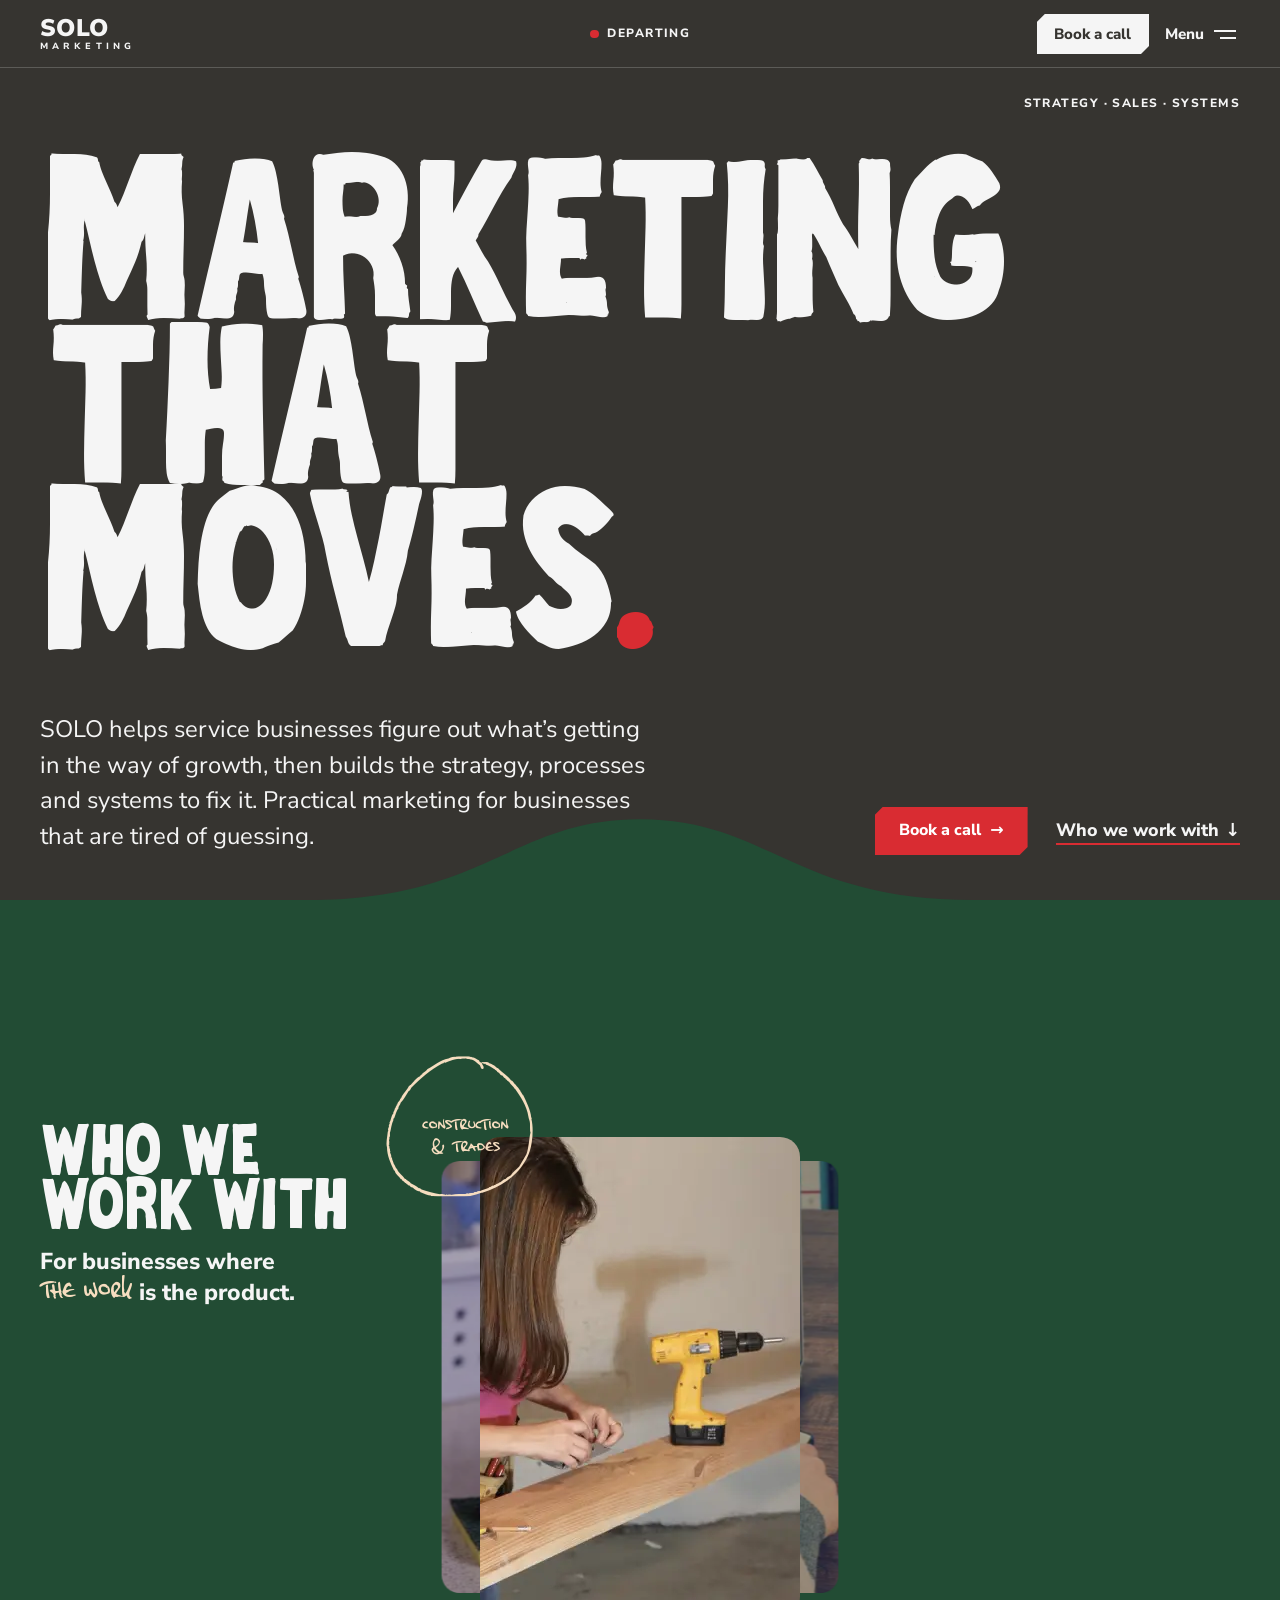
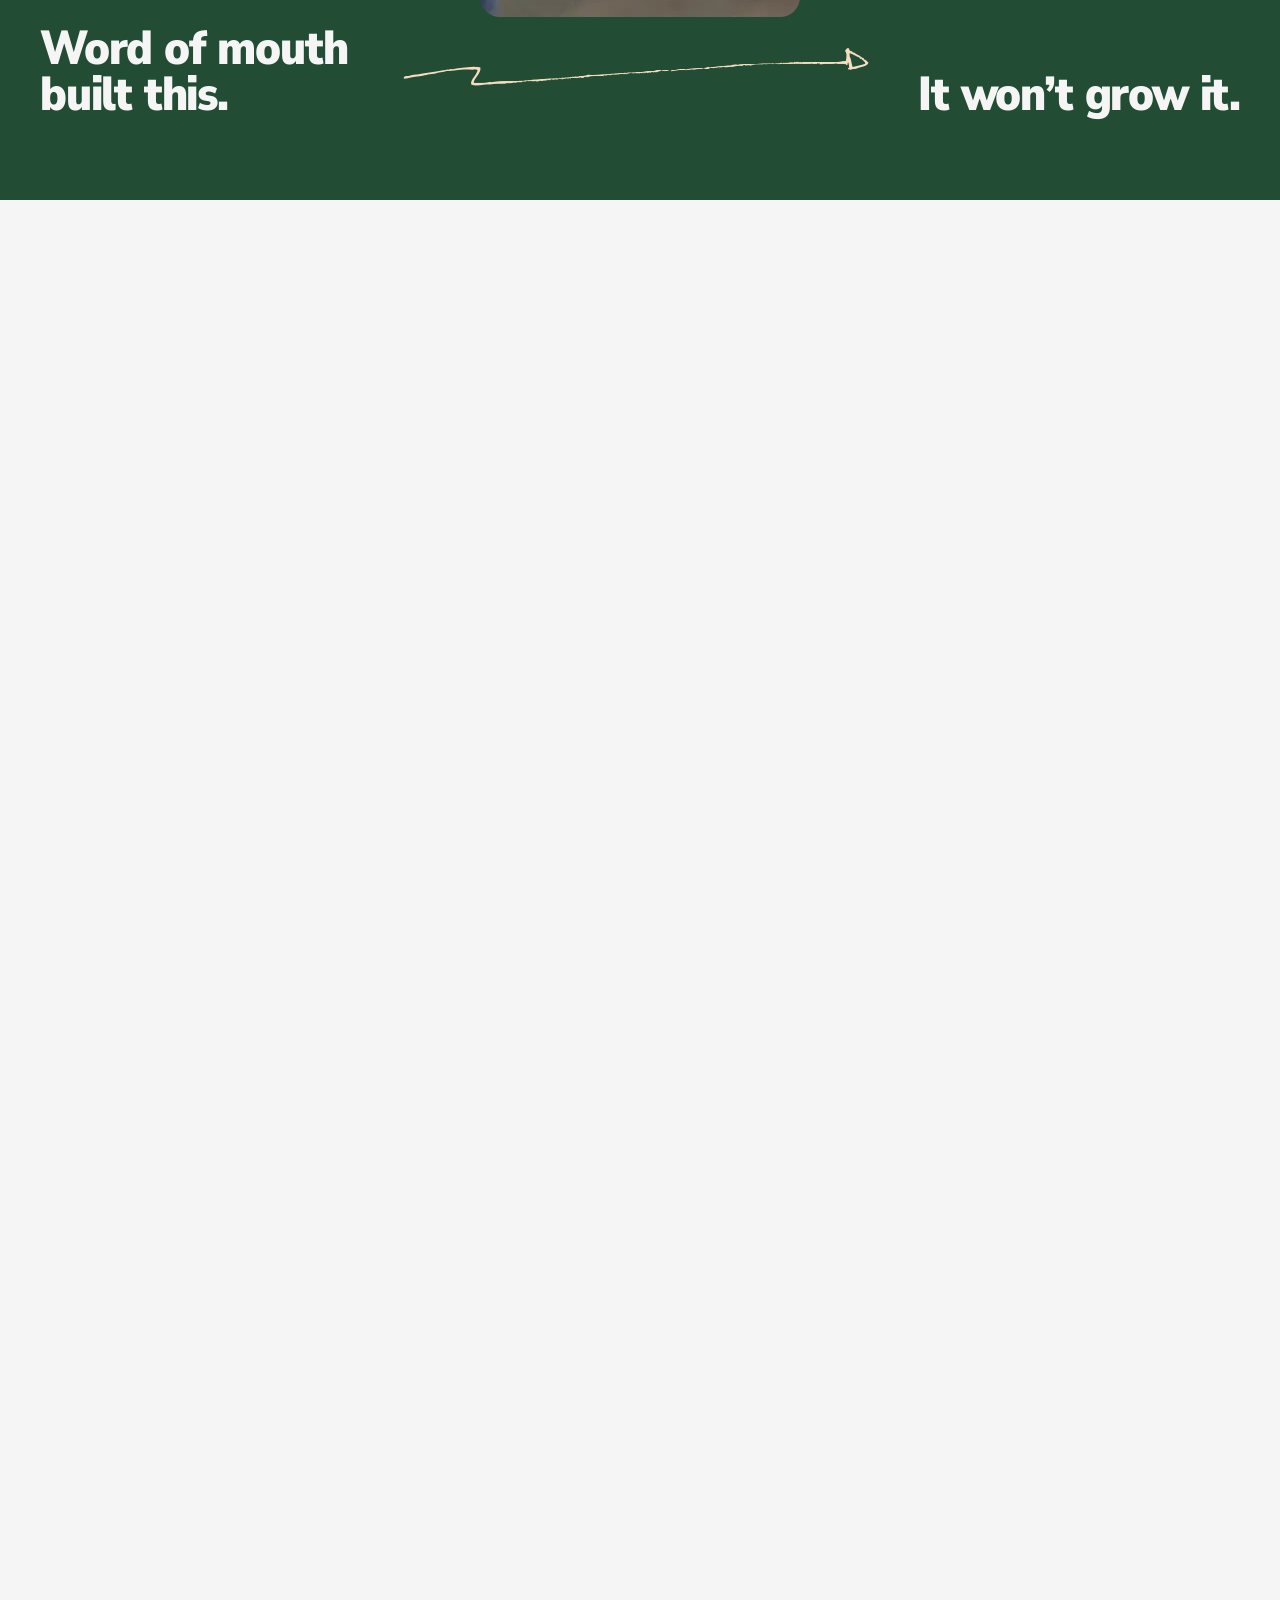
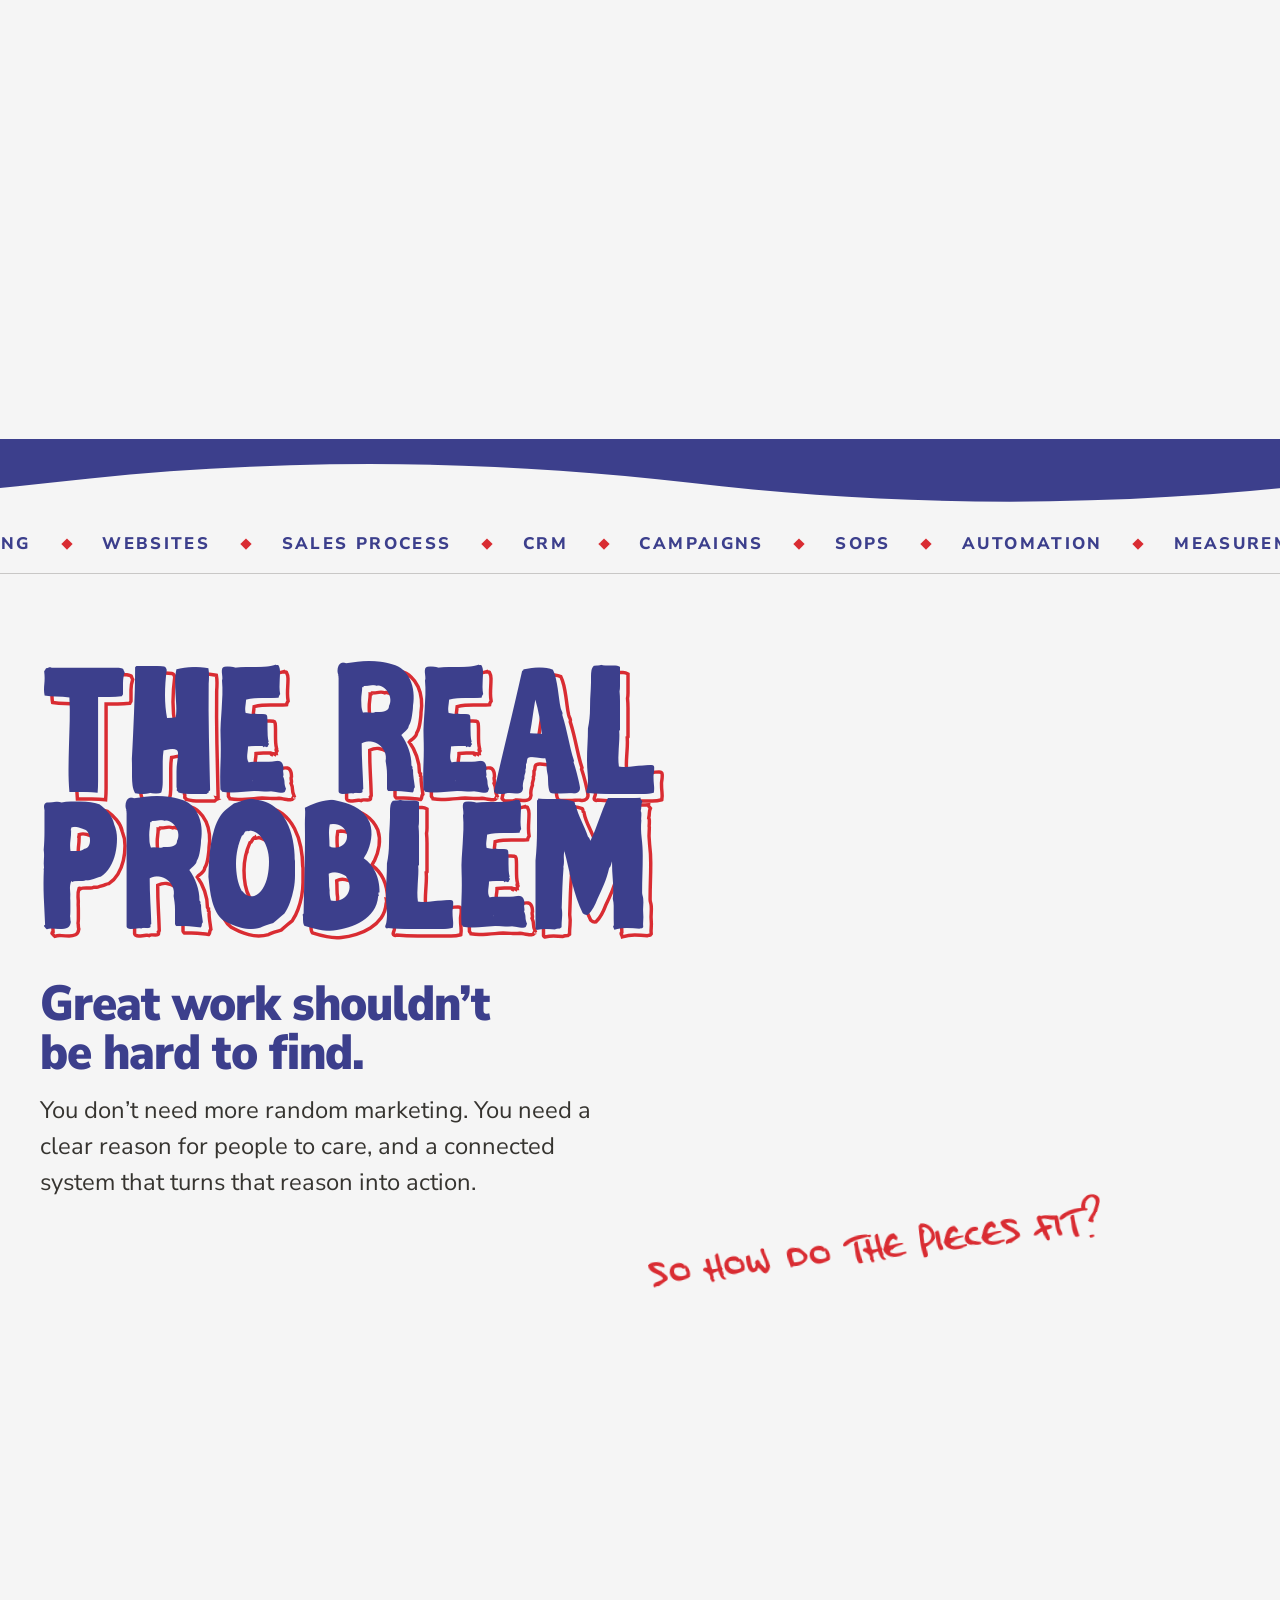
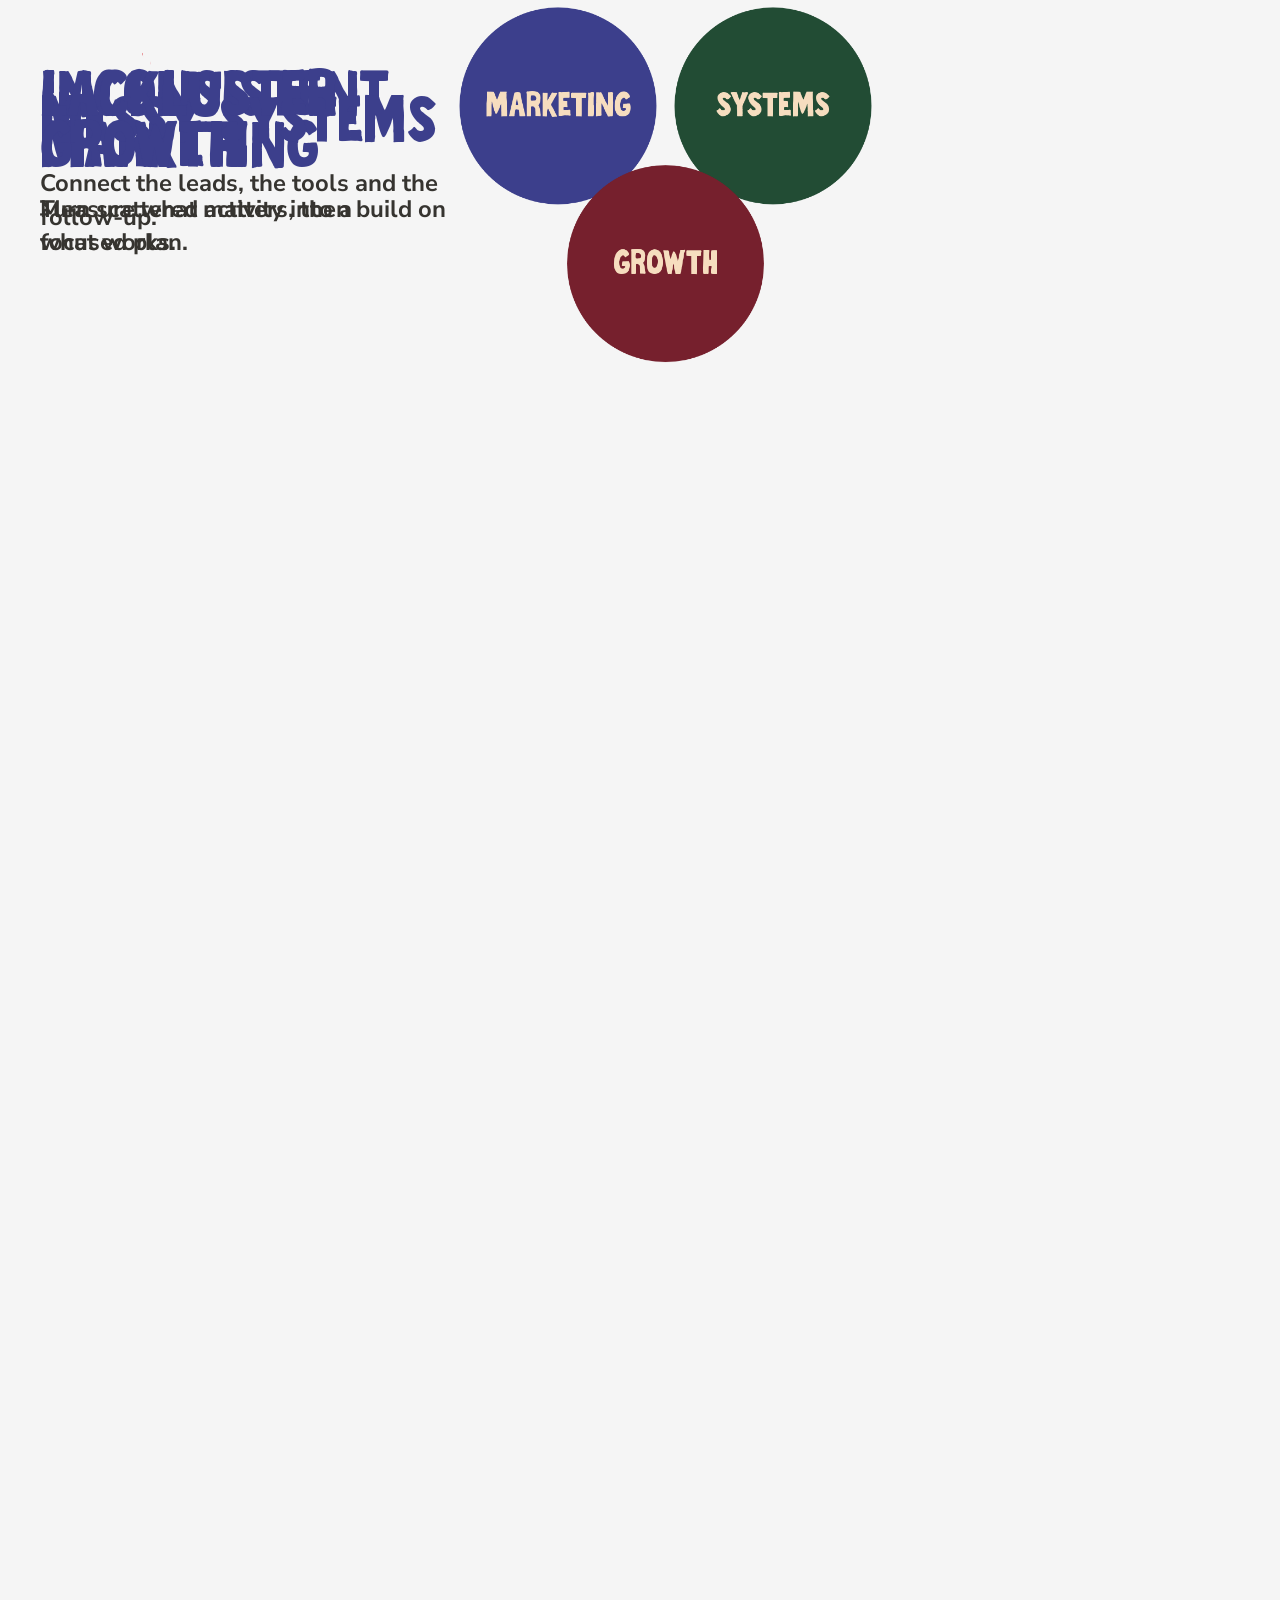
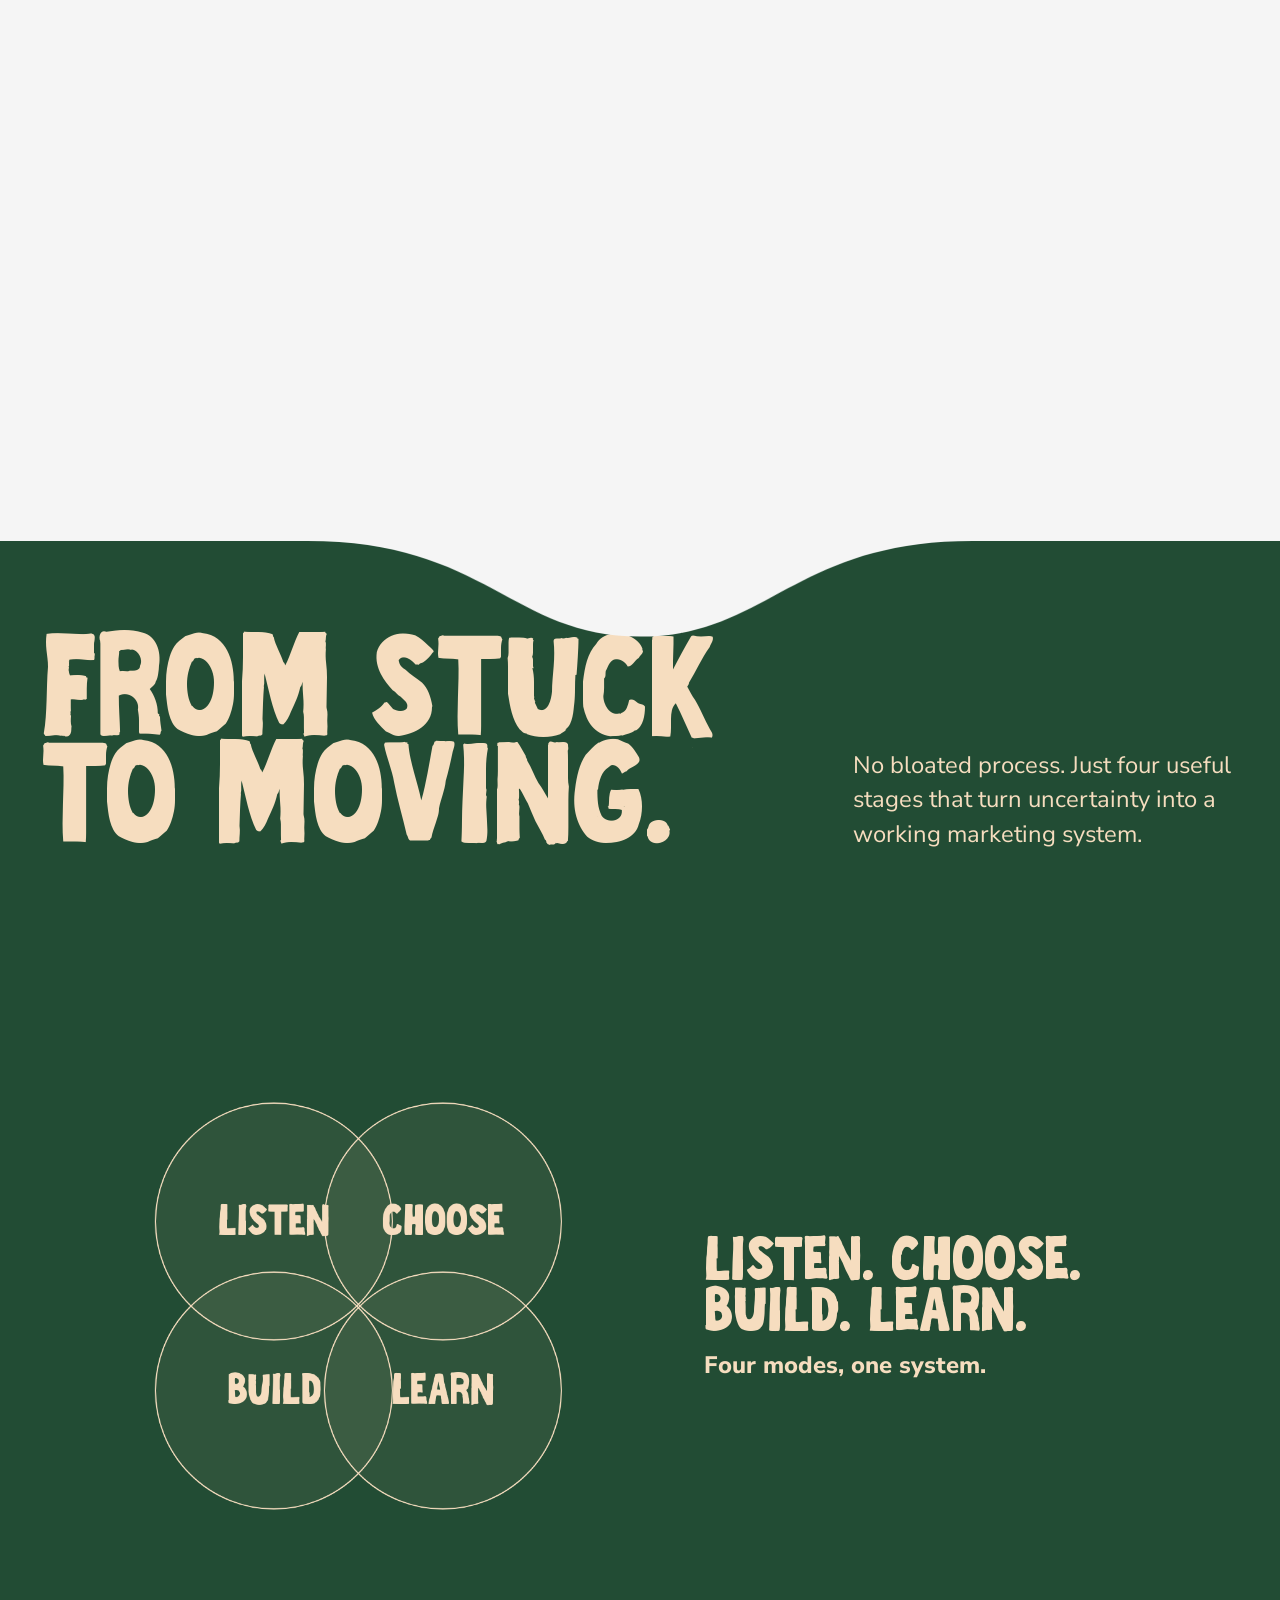
==== commit 60c0c7bd: "Add Google Analytics (GA4) tag and update footer privacy note Co-Authored-By: Claude Sonnet 5.5 <nor" ====
--- a/index.html
+++ b/index.html
@@ -31,6 +31,15 @@
   <script src="assets/js/vendor/gsap.min.js" defer></script>
   <script src="assets/js/vendor/ScrollTrigger.min.js" defer></script>
   <script src="assets/js/site.js" defer></script>
+  <!-- Google tag (gtag.js) -->
+  <script async src="https://www.googletagmanager.com/gtag/js?id=G-5E4ETKMCJ8"></script>
+  <script>
+    window.dataLayer = window.dataLayer || [];
+    function gtag(){dataLayer.push(arguments);}
+    gtag('js', new Date());
+
+    gtag('config', 'G-5E4ETKMCJ8');
+  </script>
 </head>
 <body>
   <a class="skip" href="#main">Skip to content</a>
@@ -532,7 +541,7 @@
     <p class="foot__mark chunky" aria-hidden="true"><span class="foot__l1">Marketing that</span><span class="foot__l2"><span>moves.</span></span></p>
     <div class="foot__base">
       <p>© 2026 Solo Marketing</p>
-      <p>No tracking cookies on this site.</p>
+      <p>This site uses Google Analytics to measure anonymous traffic.</p>
       <a class="textlink" href="#top">Back to the start <span aria-hidden="true">↑</span></a>
     </div>
   </footer>
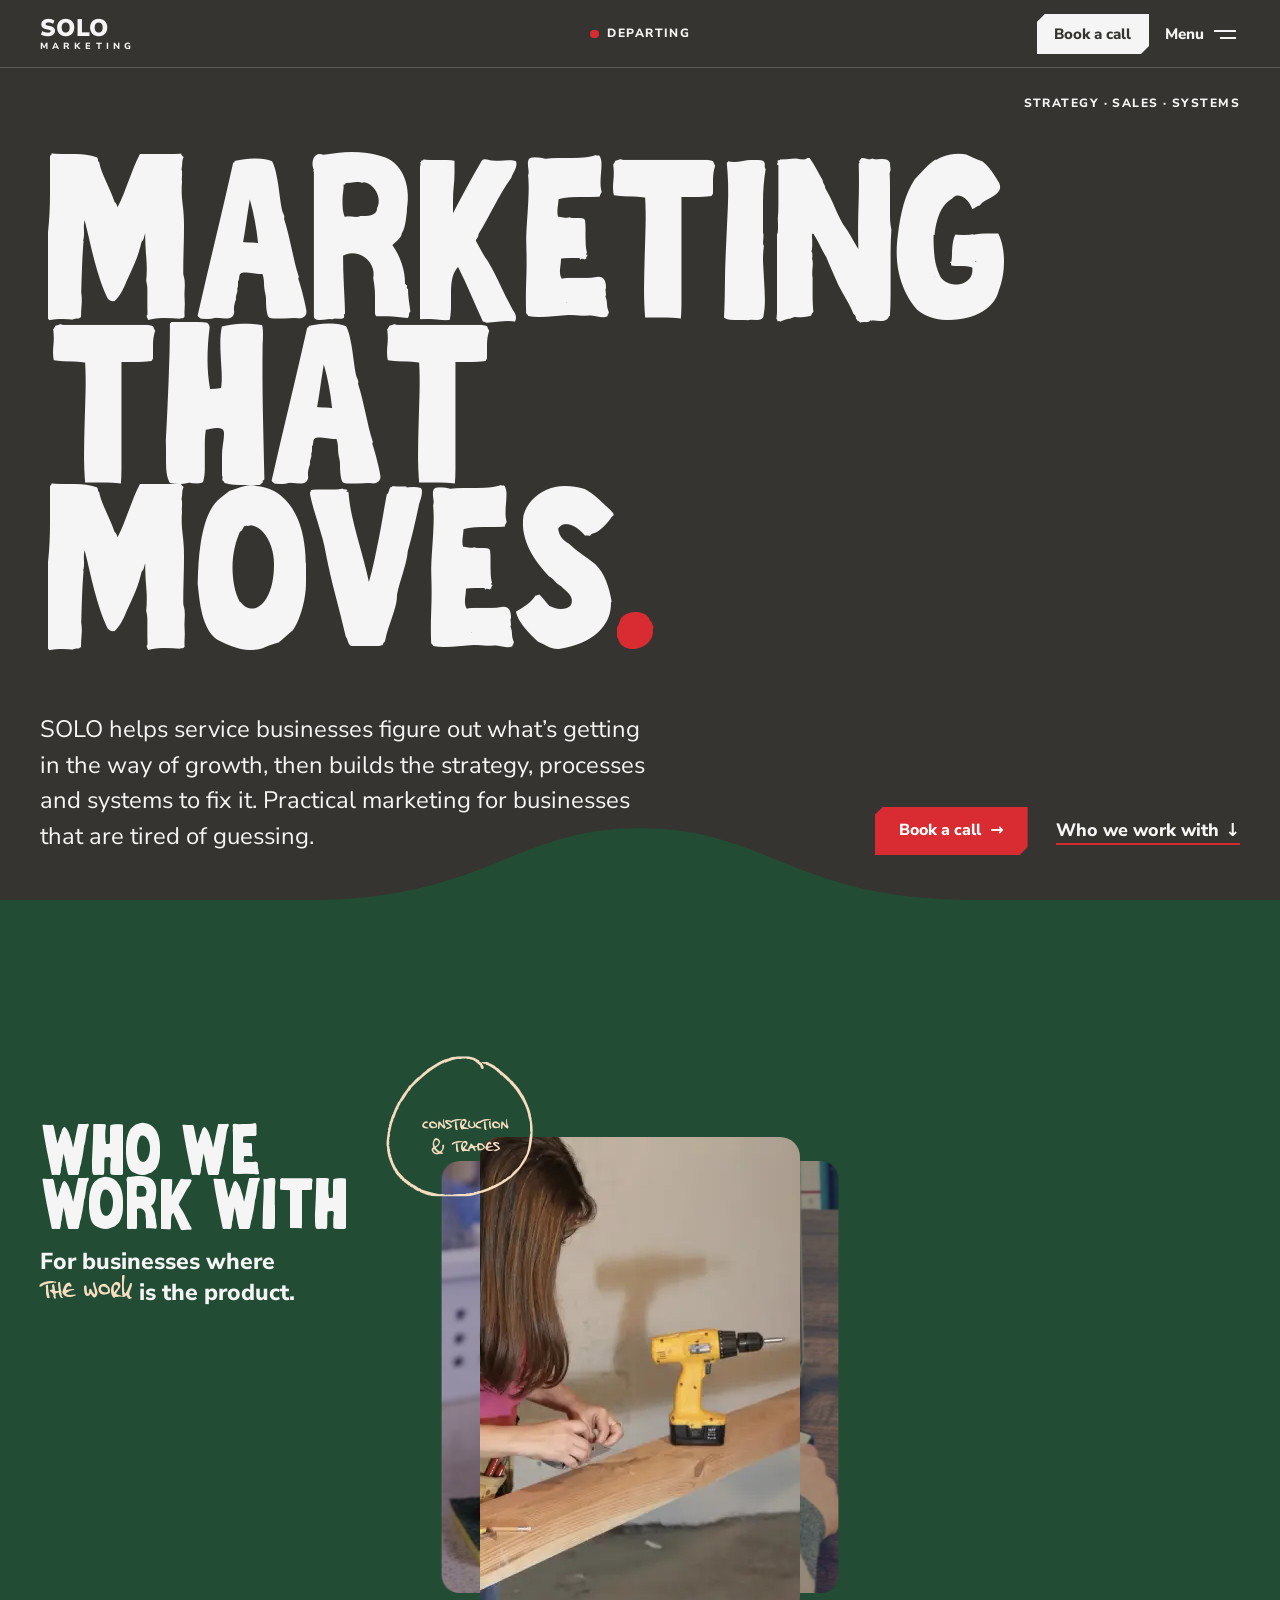
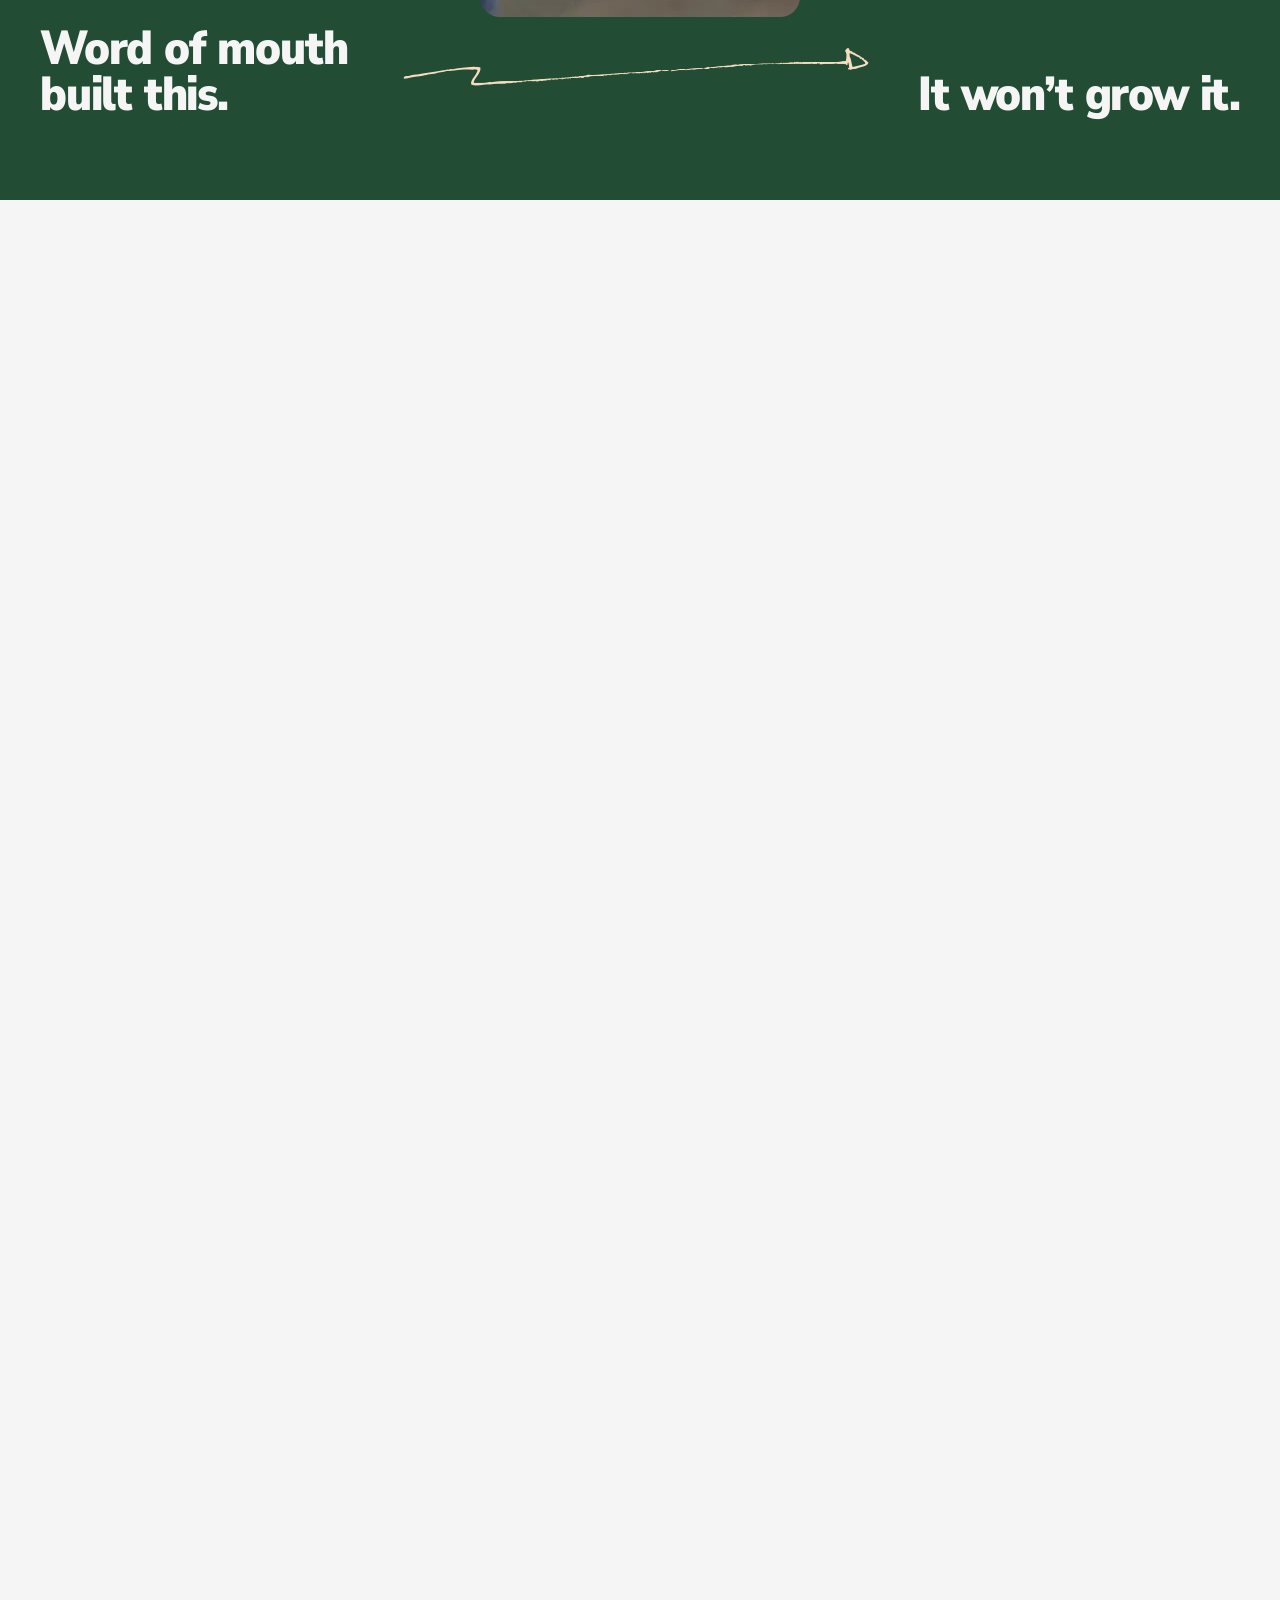
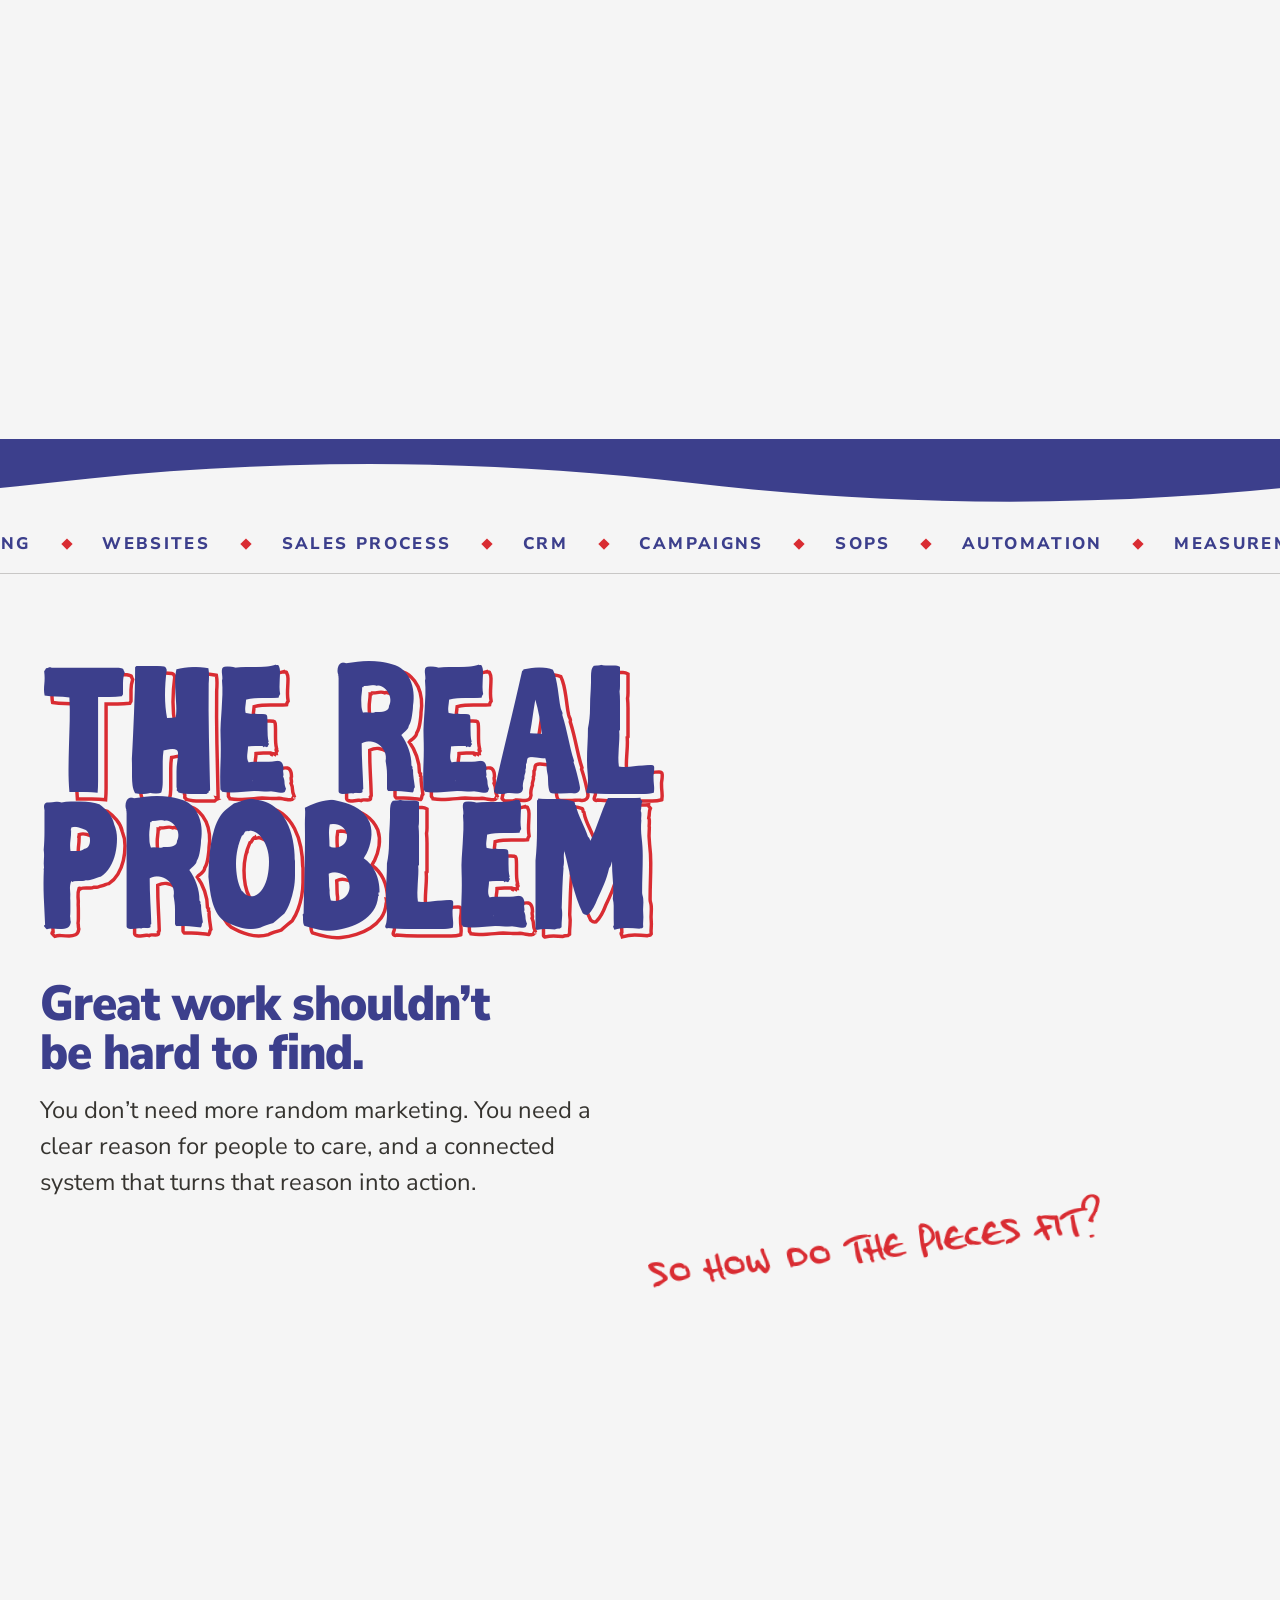
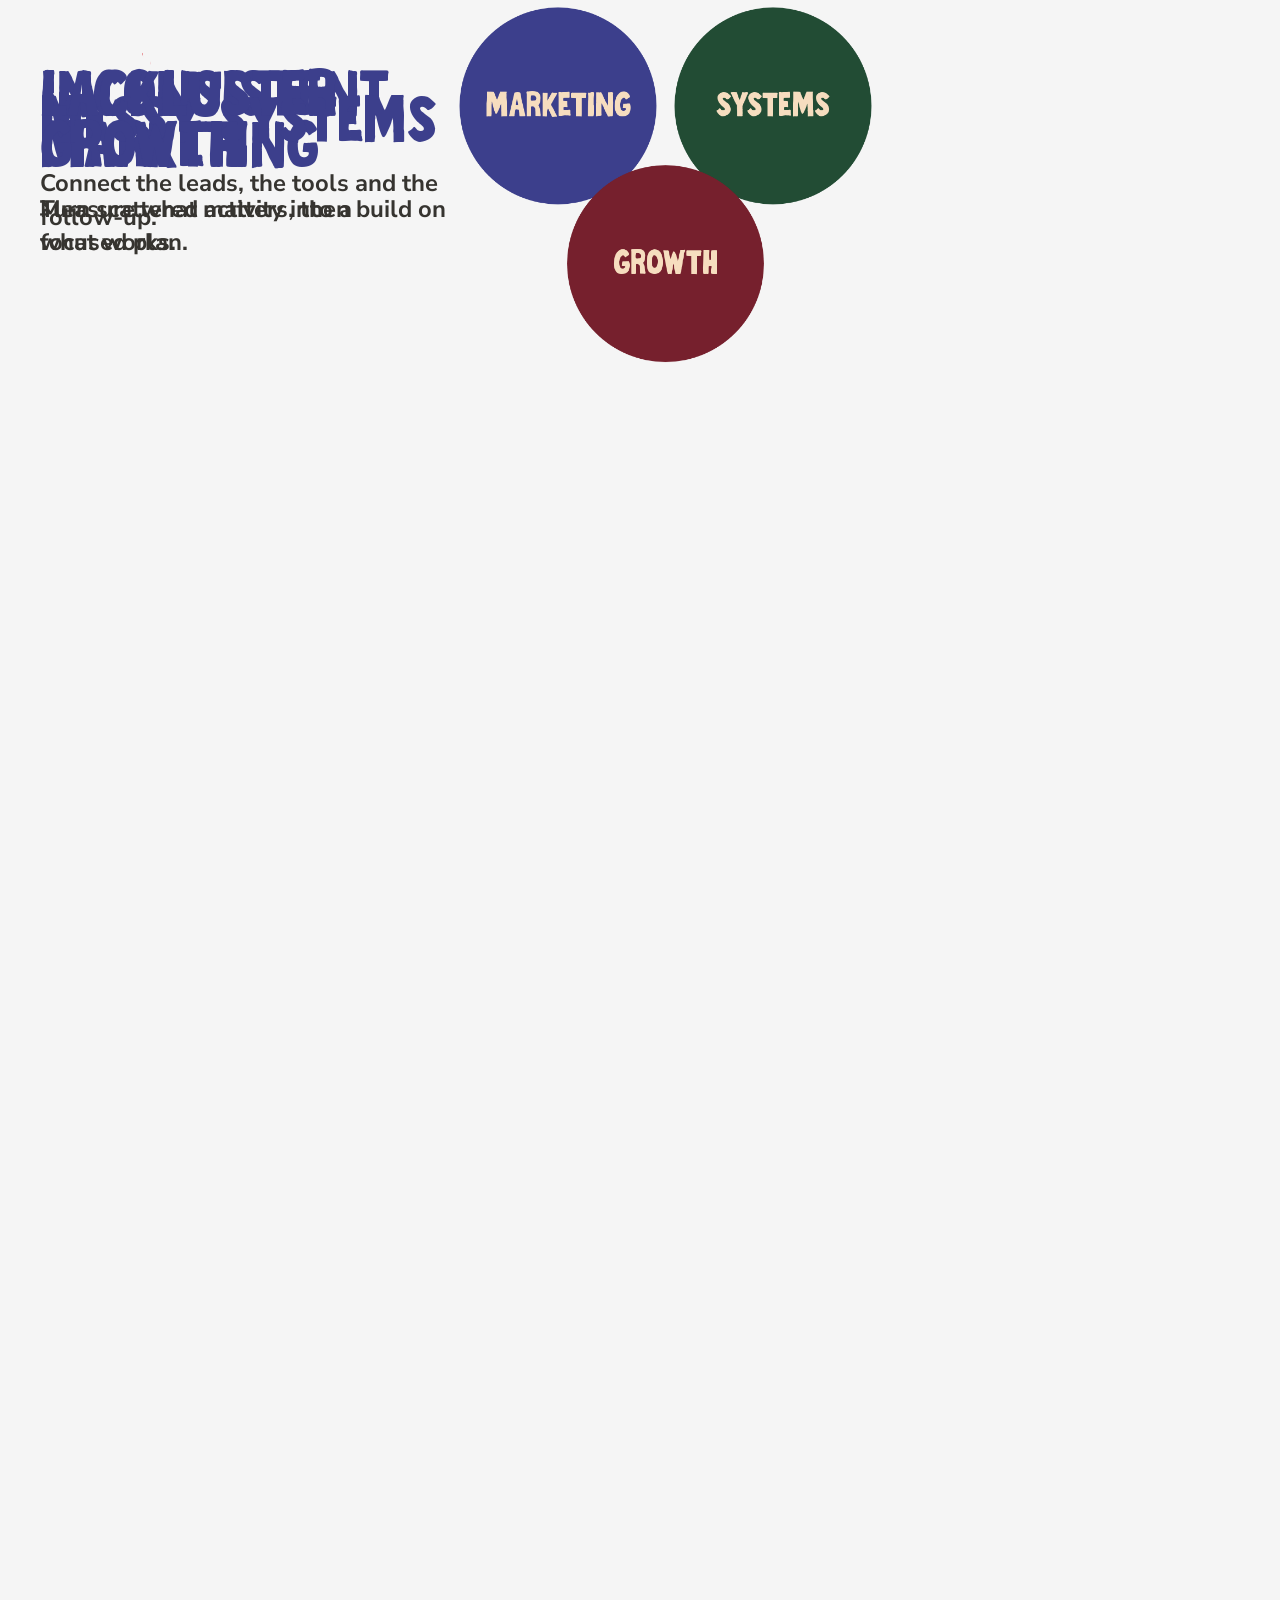
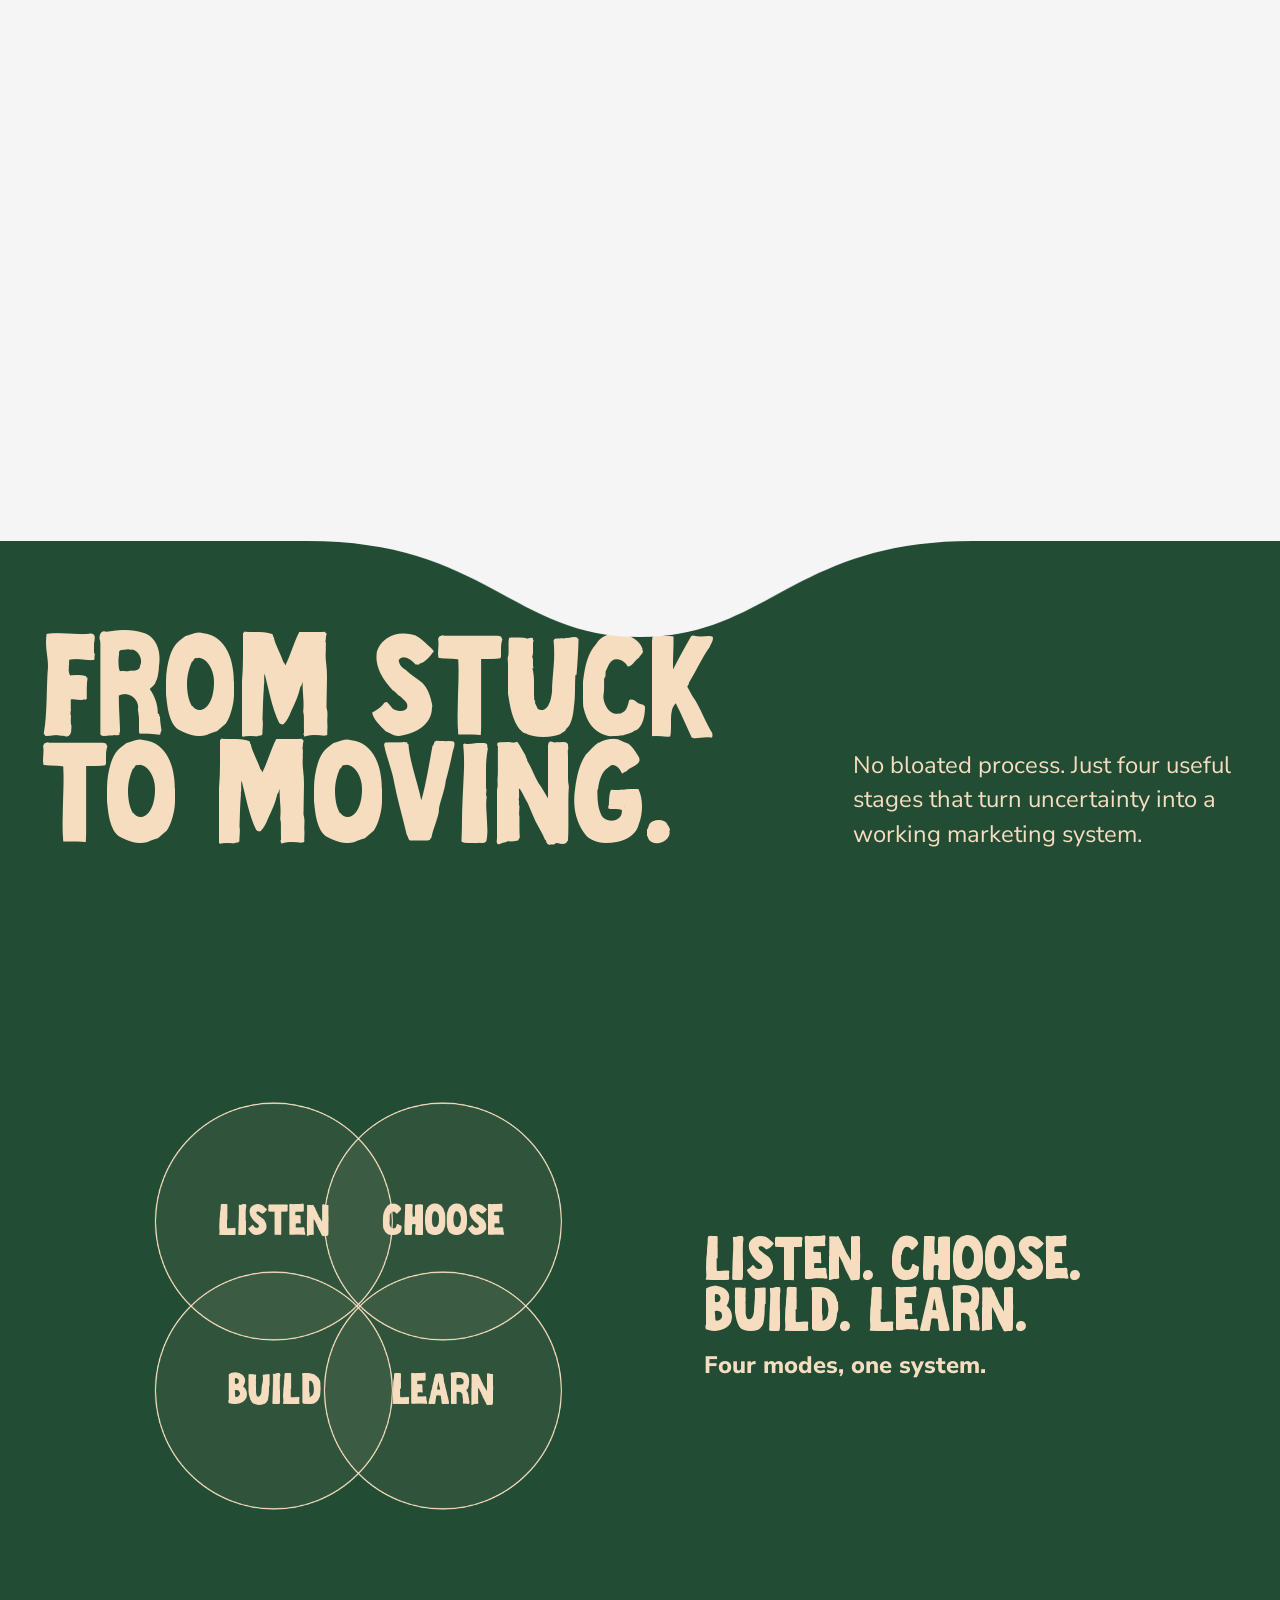
==== commit bc9af26b: "Match lead form checkboxes to HubSpot loose_ends_cb options Co-Authored-By: Claude Sonnet 5.5 <norep" ====
--- a/index.html
+++ b/index.html
@@ -472,10 +472,11 @@
             <div class="picks">
               <label class="pick"><input type="checkbox" name="ends" value="Not enough of the right leads"><span>Not enough of the right leads</span></label>
               <label class="pick"><input type="checkbox" name="ends" value="Leads and estimates go cold"><span>Leads and estimates go cold</span></label>
-              <label class="pick"><input type="checkbox" name="ends" value="Our CRM isn’t helping"><span>Our CRM isn’t helping</span></label>
-              <label class="pick"><input type="checkbox" name="ends" value="Can’t tell what’s working"><span>Can’t tell what’s working</span></label>
-              <label class="pick"><input type="checkbox" name="ends" value="Processes live in people’s heads"><span>Processes live in people’s heads</span></label>
-              <label class="pick"><input type="checkbox" name="ends" value="Too many tools, nothing connected"><span>Too many tools, nothing connected</span></label>
+              <label class="pick"><input type="checkbox" name="ends" value="Our CRM isn't helping"><span>Our CRM isn’t helping</span></label>
+              <label class="pick"><input type="checkbox" name="ends" value="Can't tell what's working"><span>Can’t tell what’s working</span></label>
+              <label class="pick"><input type="checkbox" name="ends" value="Processes live in people's heads"><span>Processes live in people’s heads</span></label>
+              <label class="pick"><input type="checkbox" name="ends" value="Too many tools"><span>Too many tools</span></label>
+              <label class="pick"><input type="checkbox" name="ends" value="Nothing connected"><span>Nothing connected</span></label>
             </div>
             <label class="field field--area">
               <span class="field__label">Anything else? <span class="chat__opt">Optional</span></span>
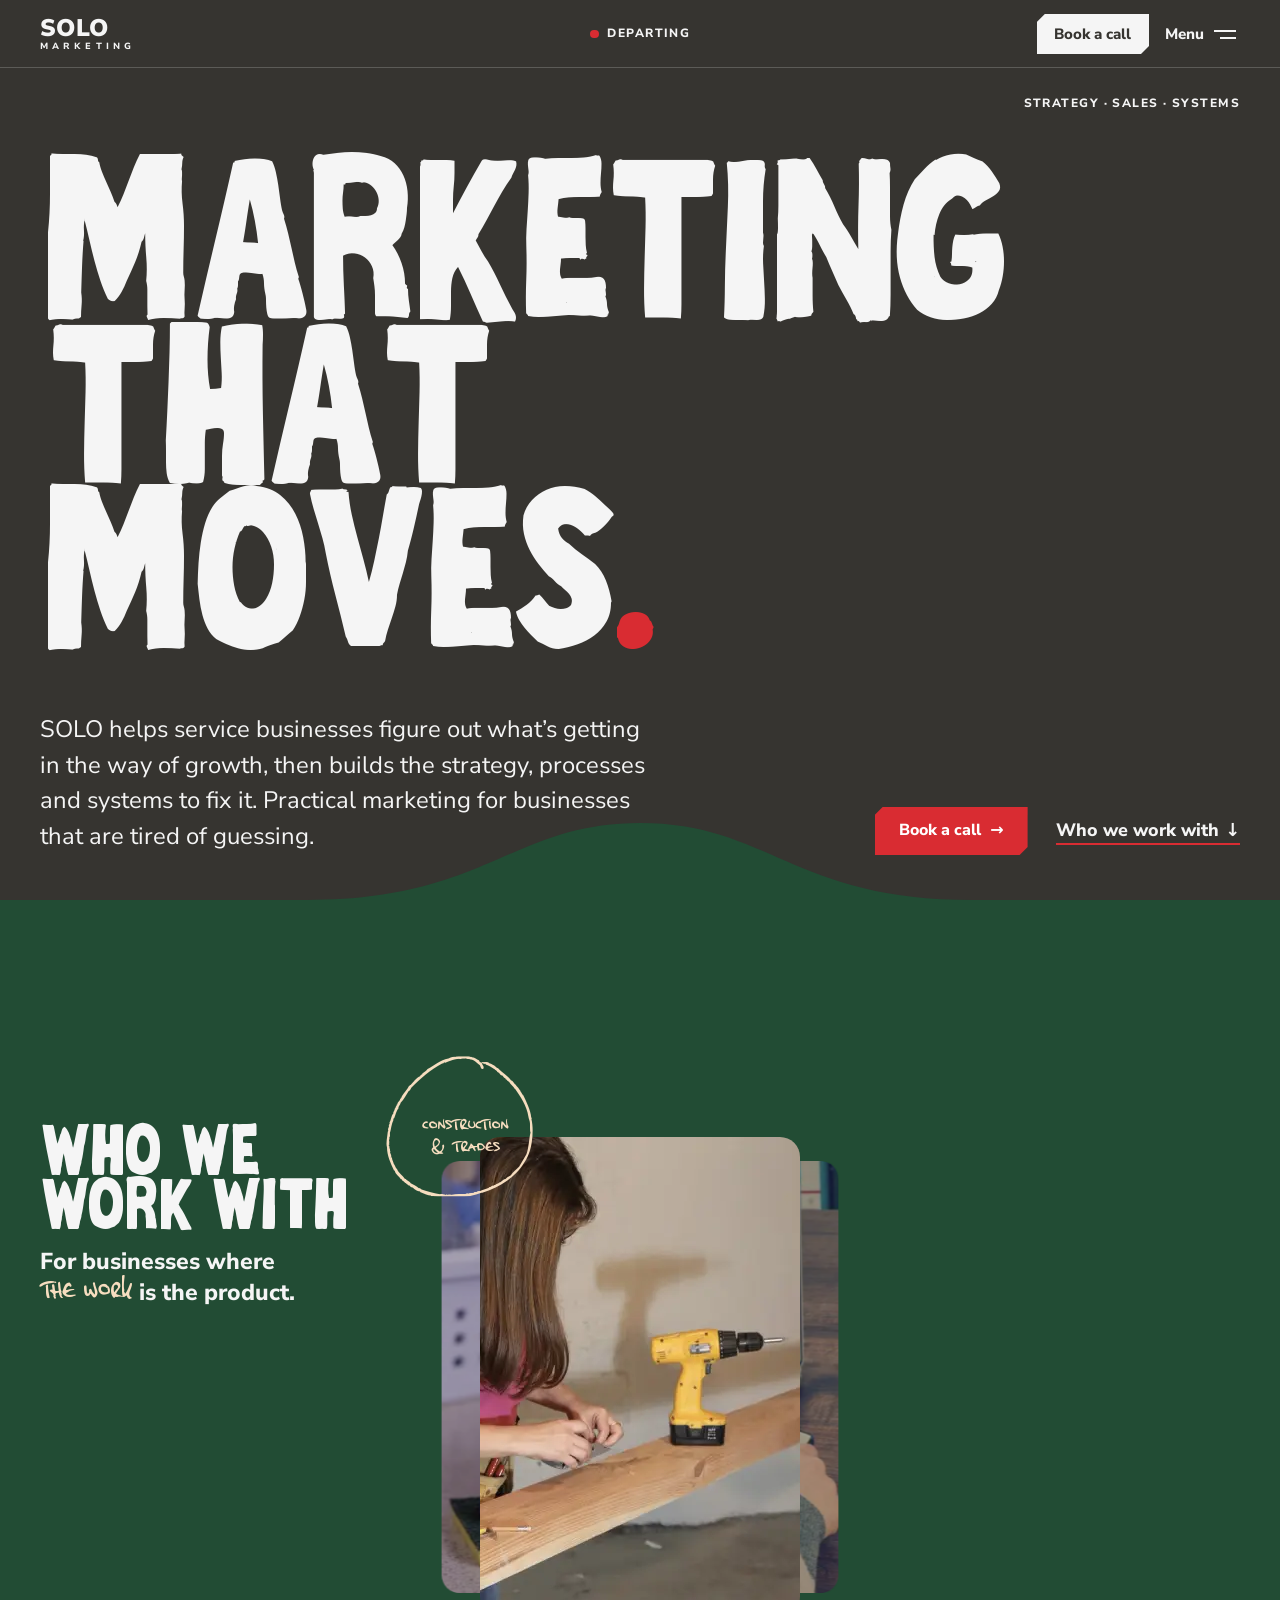
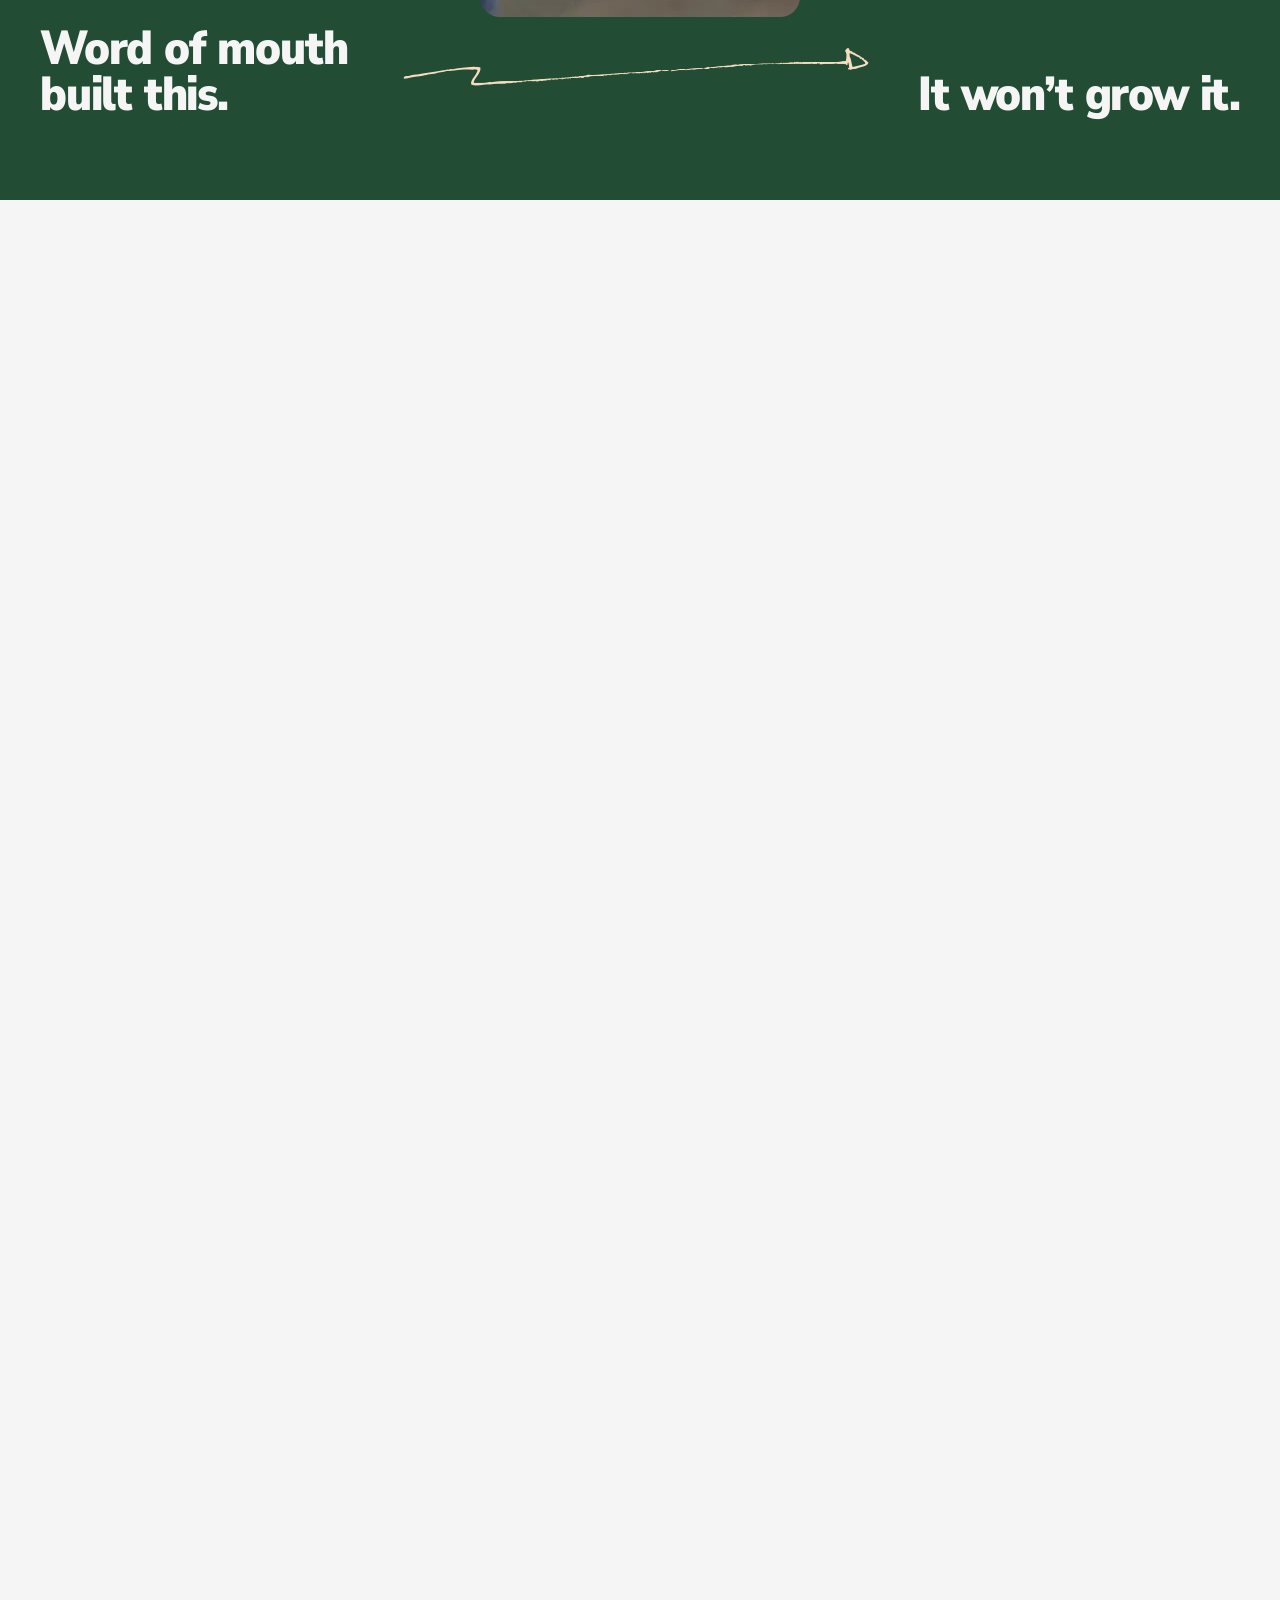
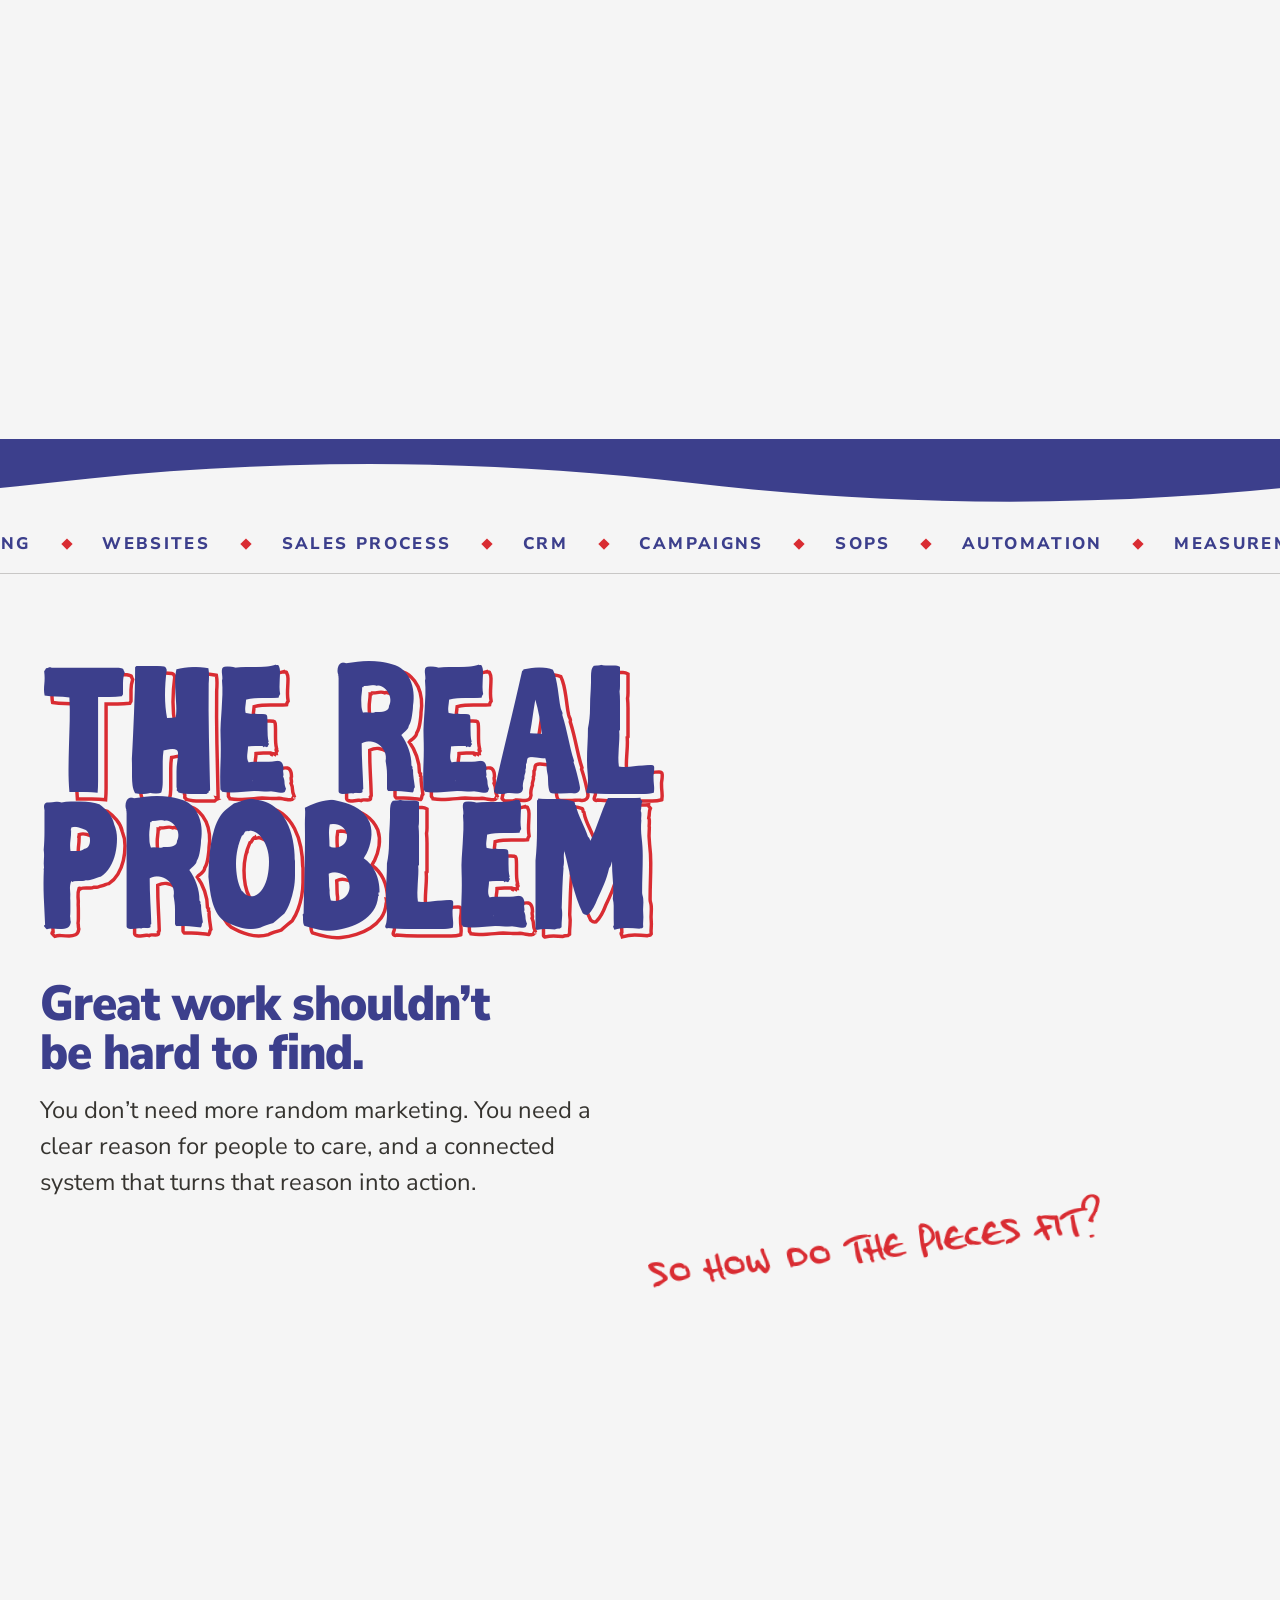
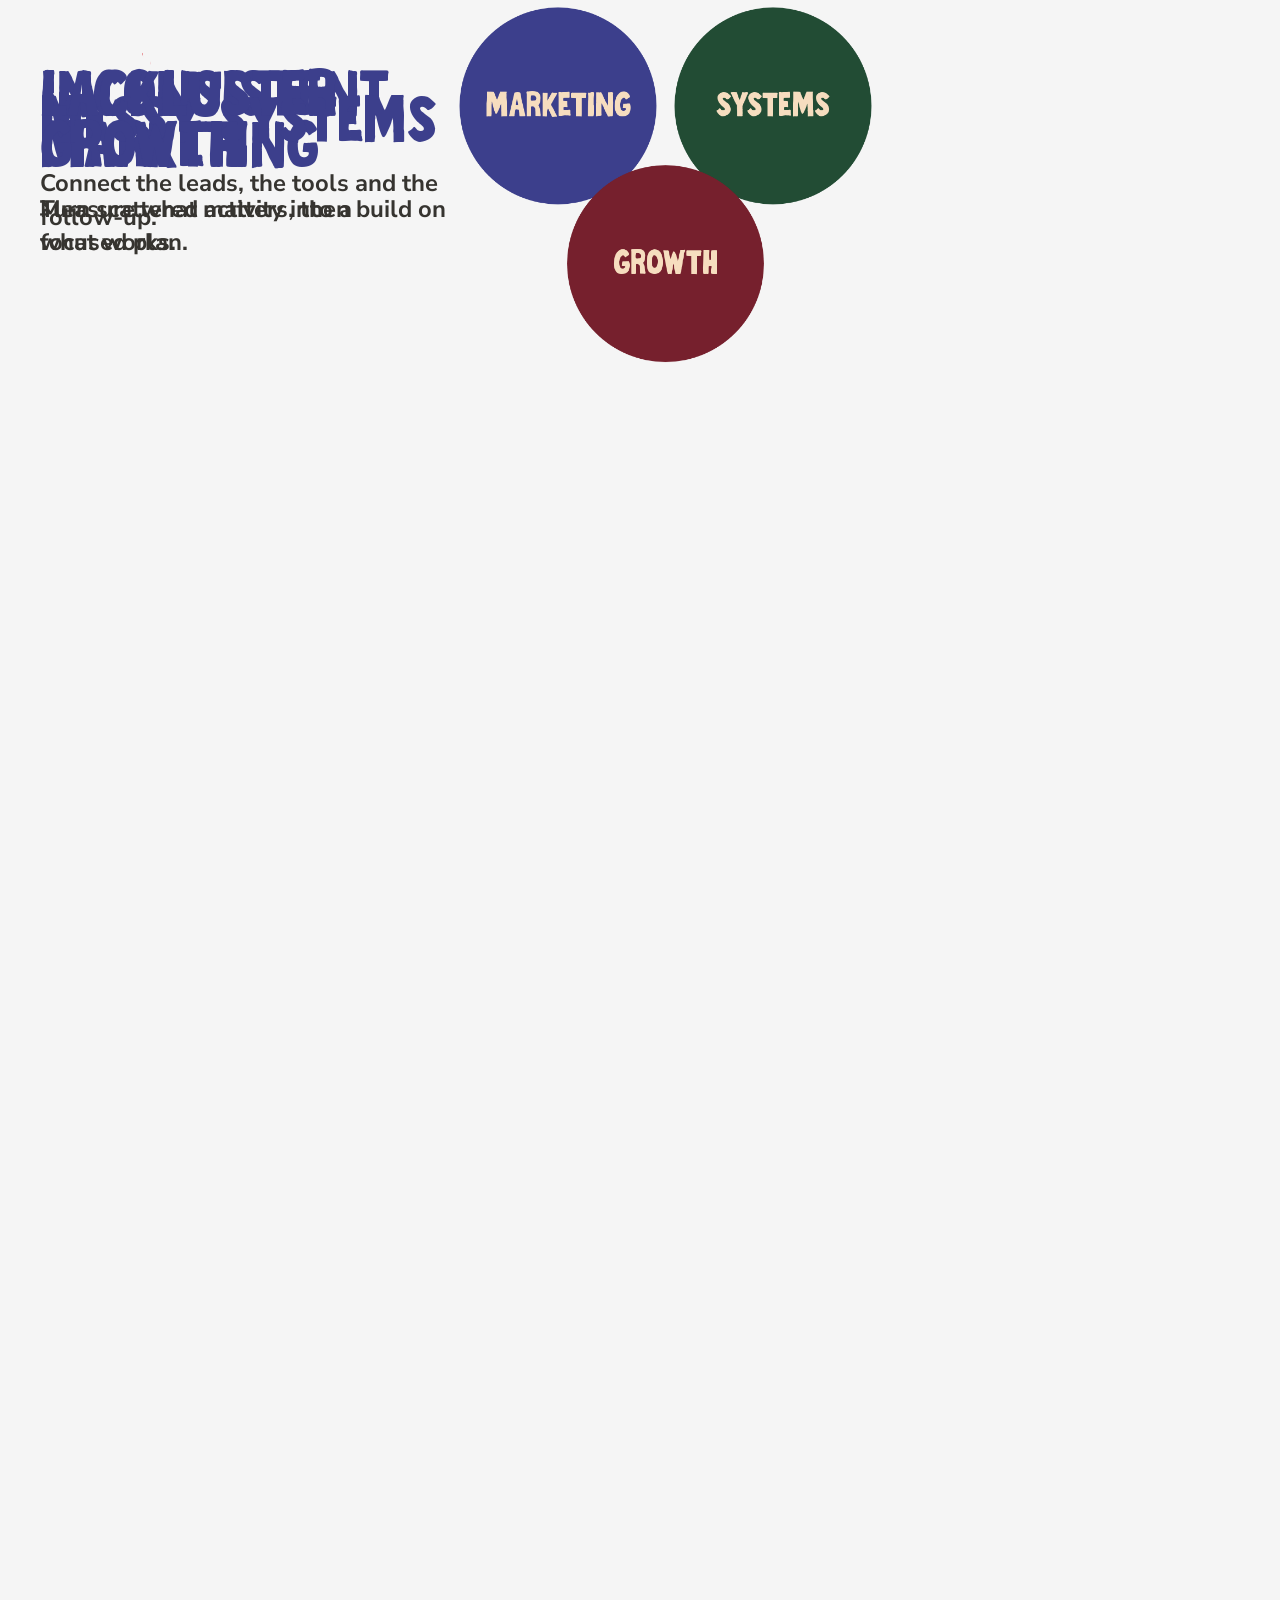
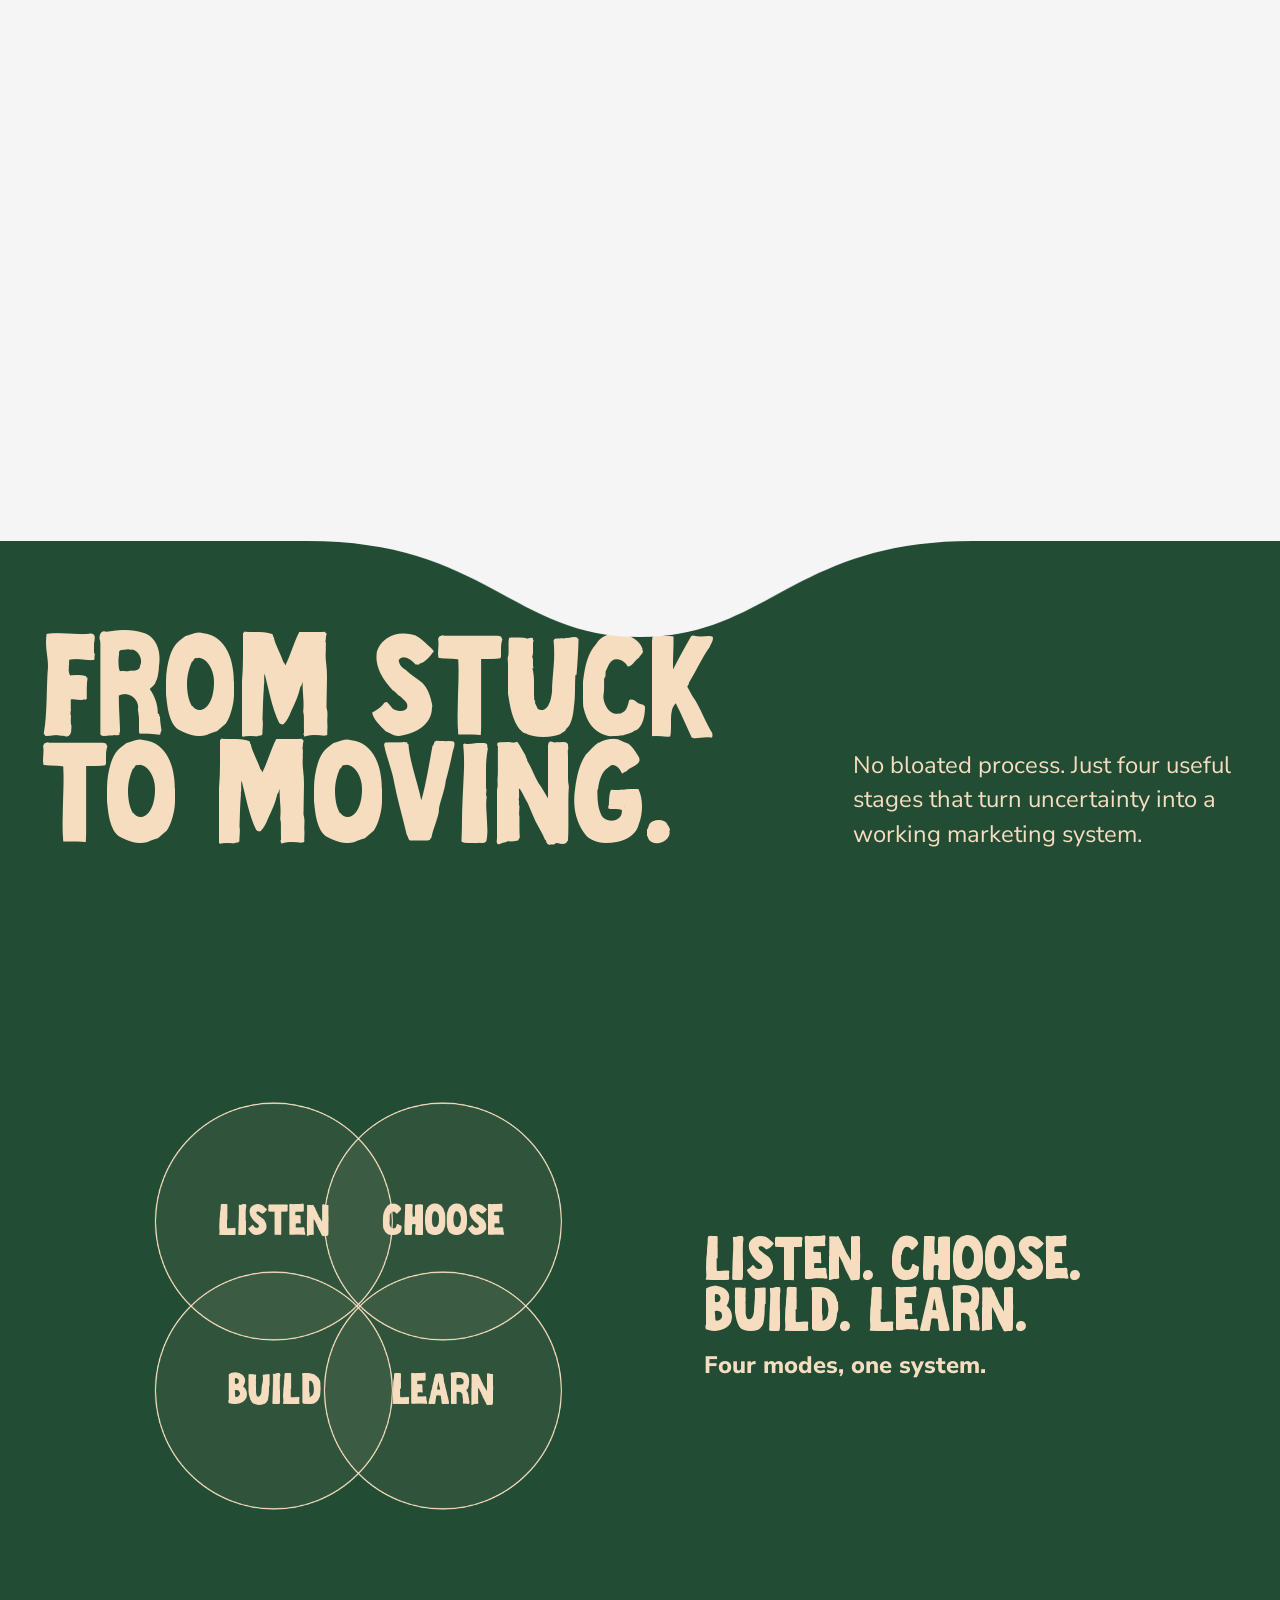
==== commit 1d3b619c: "Split name into first/last fields and match HubSpot option values Co-Authored-By: Claude Sonnet 5.5 " ====
--- a/index.html
+++ b/index.html
@@ -452,10 +452,14 @@
           <fieldset class="chat__step" data-step-i="1">
             <legend class="chat__q"><span class="chat__qn">1 of 4</span> First things first... what should we call you?</legend>
             <label class="field">
-              <span class="field__label">Your name</span>
-              <input type="text" name="name" autocomplete="name" required maxlength="80">
+              <span class="field__label">First name</span>
+              <input type="text" name="firstname" autocomplete="given-name" required maxlength="80">
             </label>
-            <p class="field__error" data-error-for="name" hidden>We’ll need something to call you, first name is fine.</p>
+            <p class="field__error" data-error-for="firstname" hidden>We’ll need something to call you, first name is fine.</p>
+            <label class="field">
+              <span class="field__label">Last name <span class="chat__opt">Optional</span></span>
+              <input type="text" name="lastname" autocomplete="family-name" maxlength="80">
+            </label>
           </fieldset>
 
           <fieldset class="chat__step" data-step-i="2">
@@ -475,8 +479,7 @@
               <label class="pick"><input type="checkbox" name="ends" value="Our CRM isn't helping"><span>Our CRM isn’t helping</span></label>
               <label class="pick"><input type="checkbox" name="ends" value="Can't tell what's working"><span>Can’t tell what’s working</span></label>
               <label class="pick"><input type="checkbox" name="ends" value="Processes live in people's heads"><span>Processes live in people’s heads</span></label>
-              <label class="pick"><input type="checkbox" name="ends" value="Too many tools"><span>Too many tools</span></label>
-              <label class="pick"><input type="checkbox" name="ends" value="Nothing connected"><span>Nothing connected</span></label>
+              <label class="pick"><input type="checkbox" name="ends" value="Too many tools, Nothing connected"><span>Too many tools, nothing connected</span></label>
             </div>
             <label class="field field--area">
               <span class="field__label">Anything else? <span class="chat__opt">Optional</span></span>
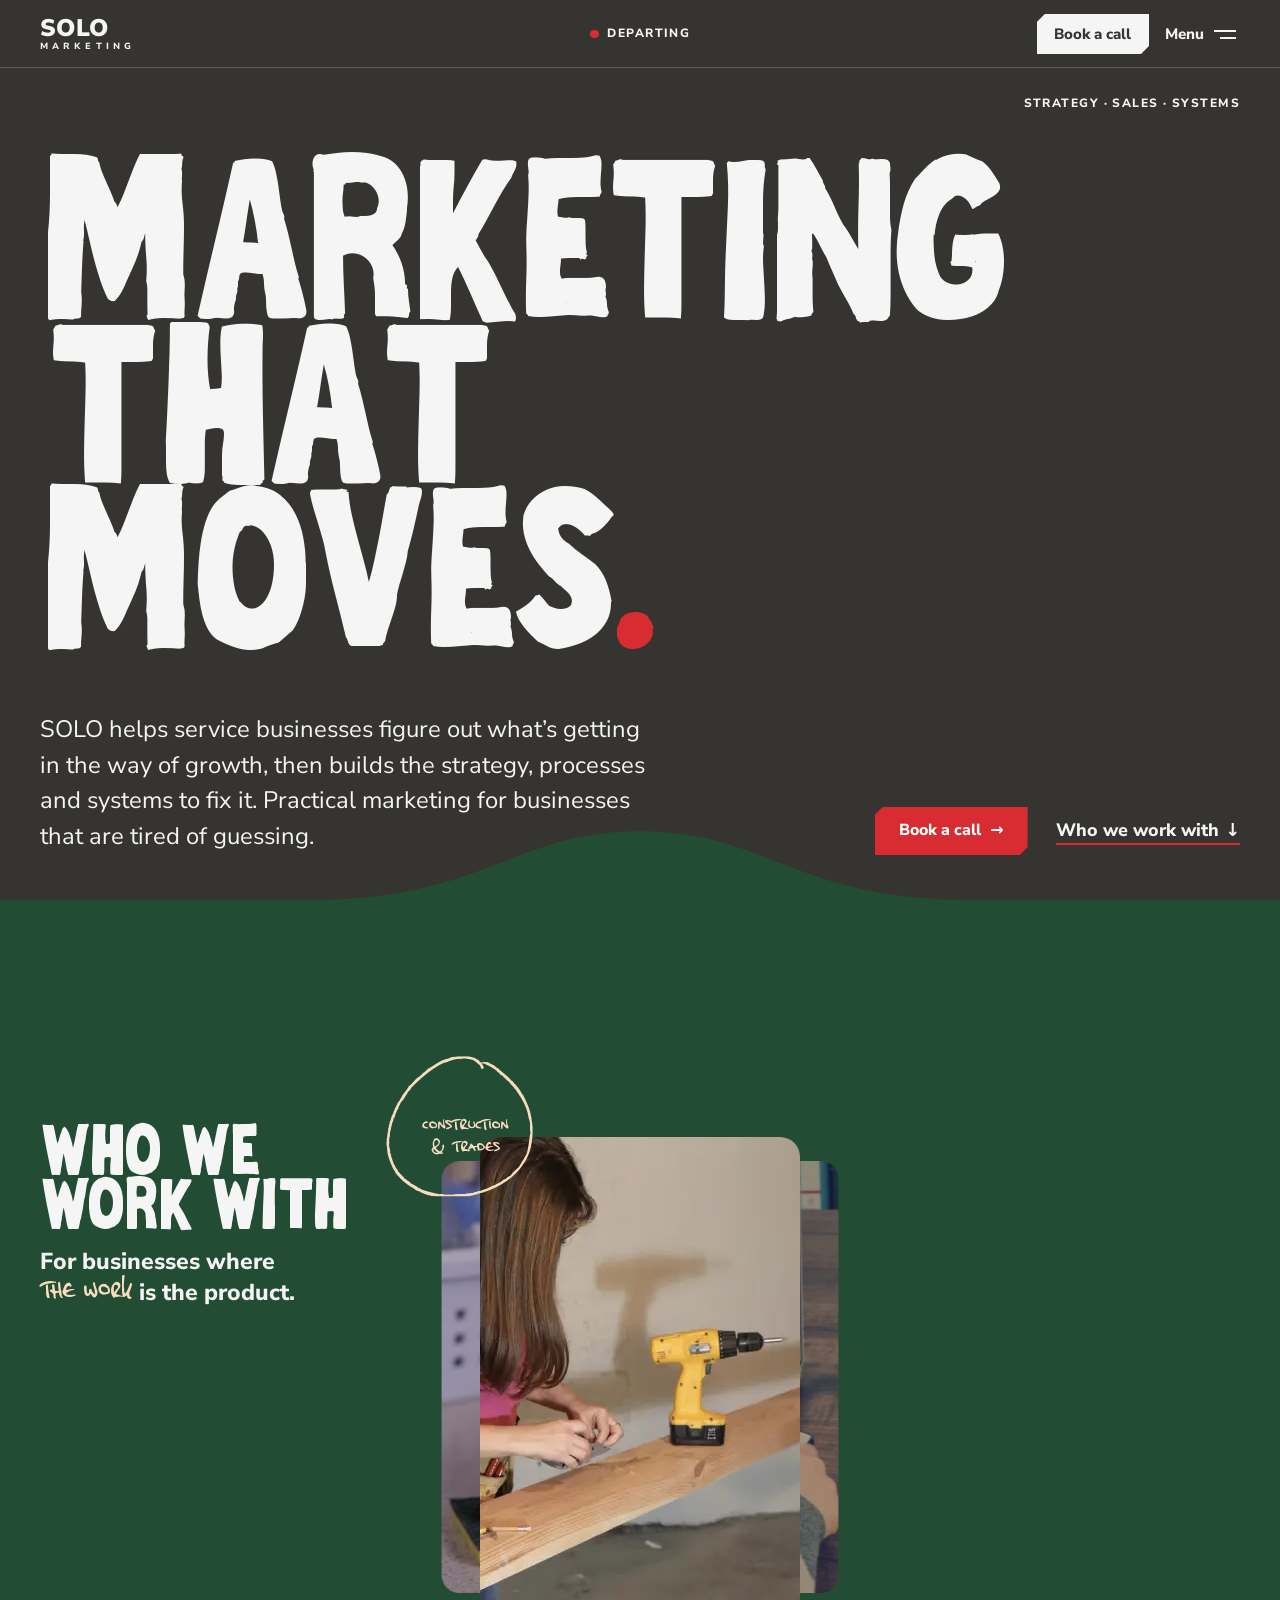
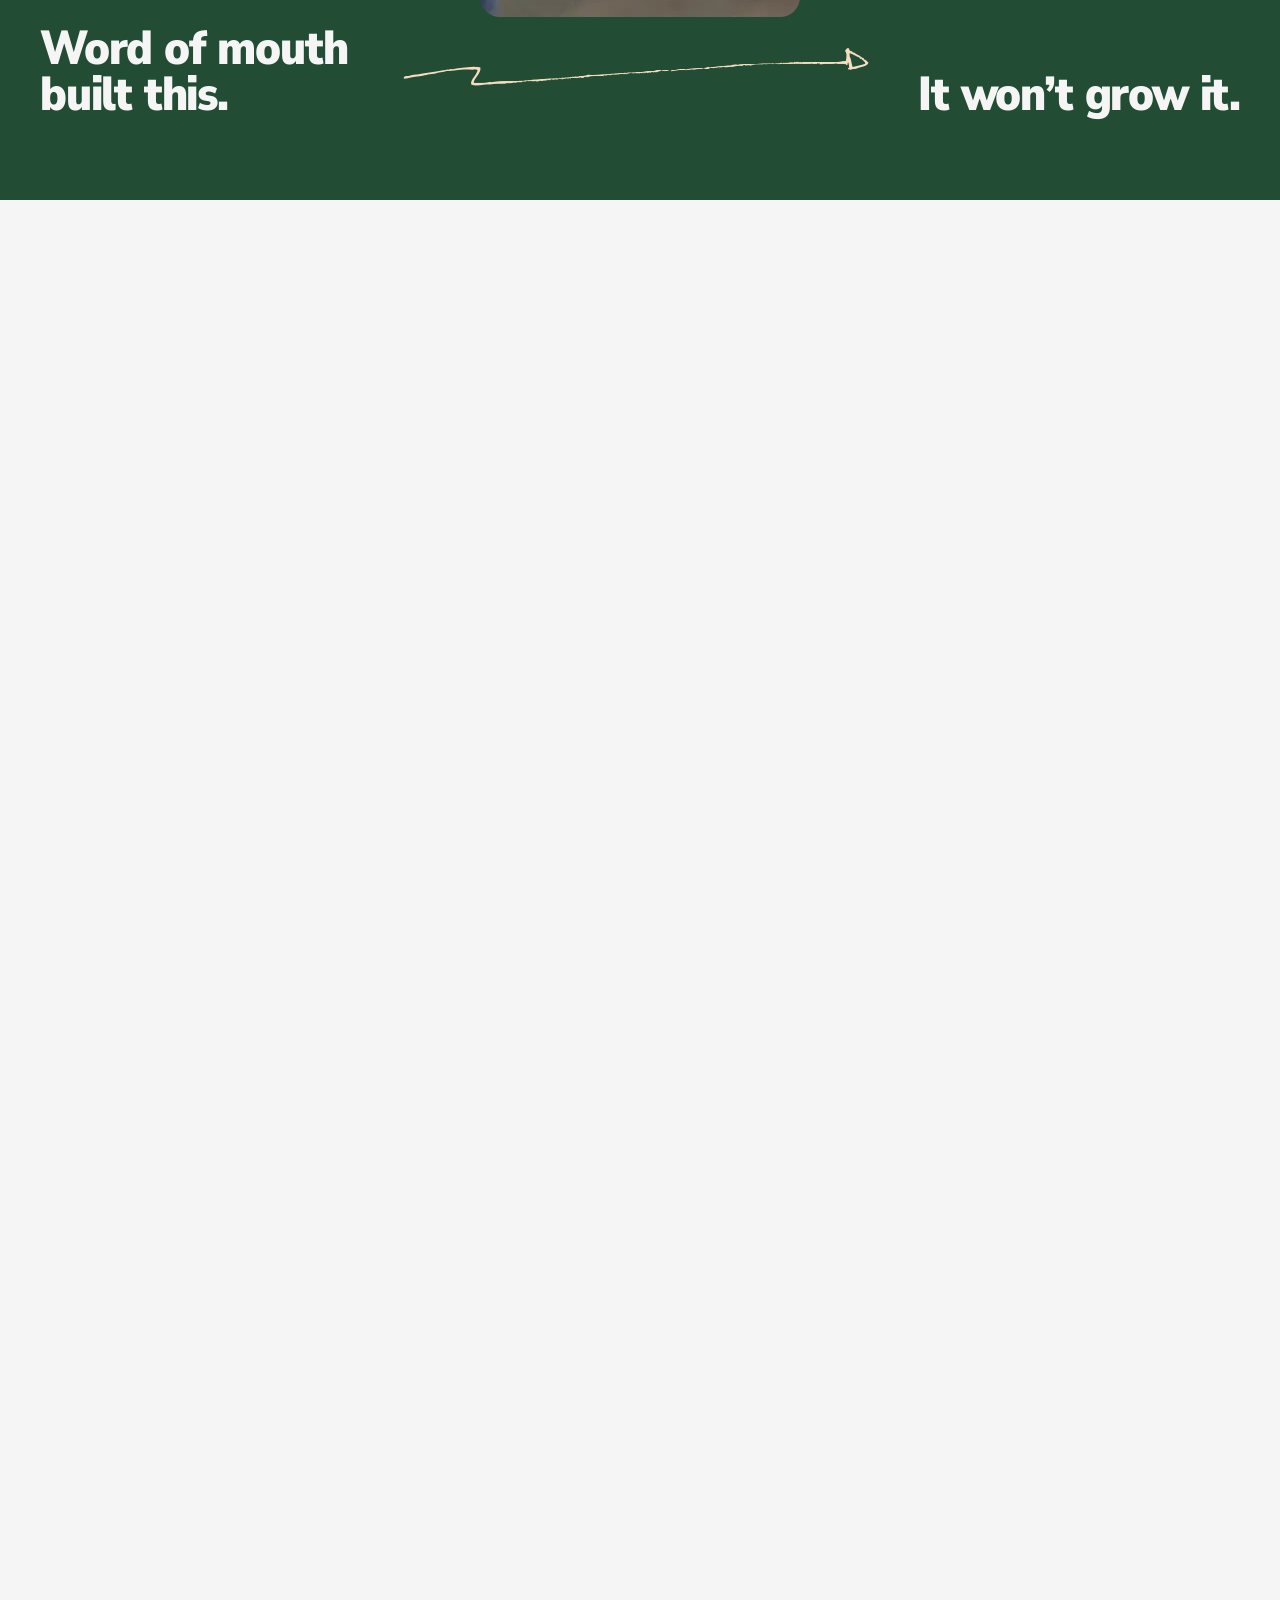
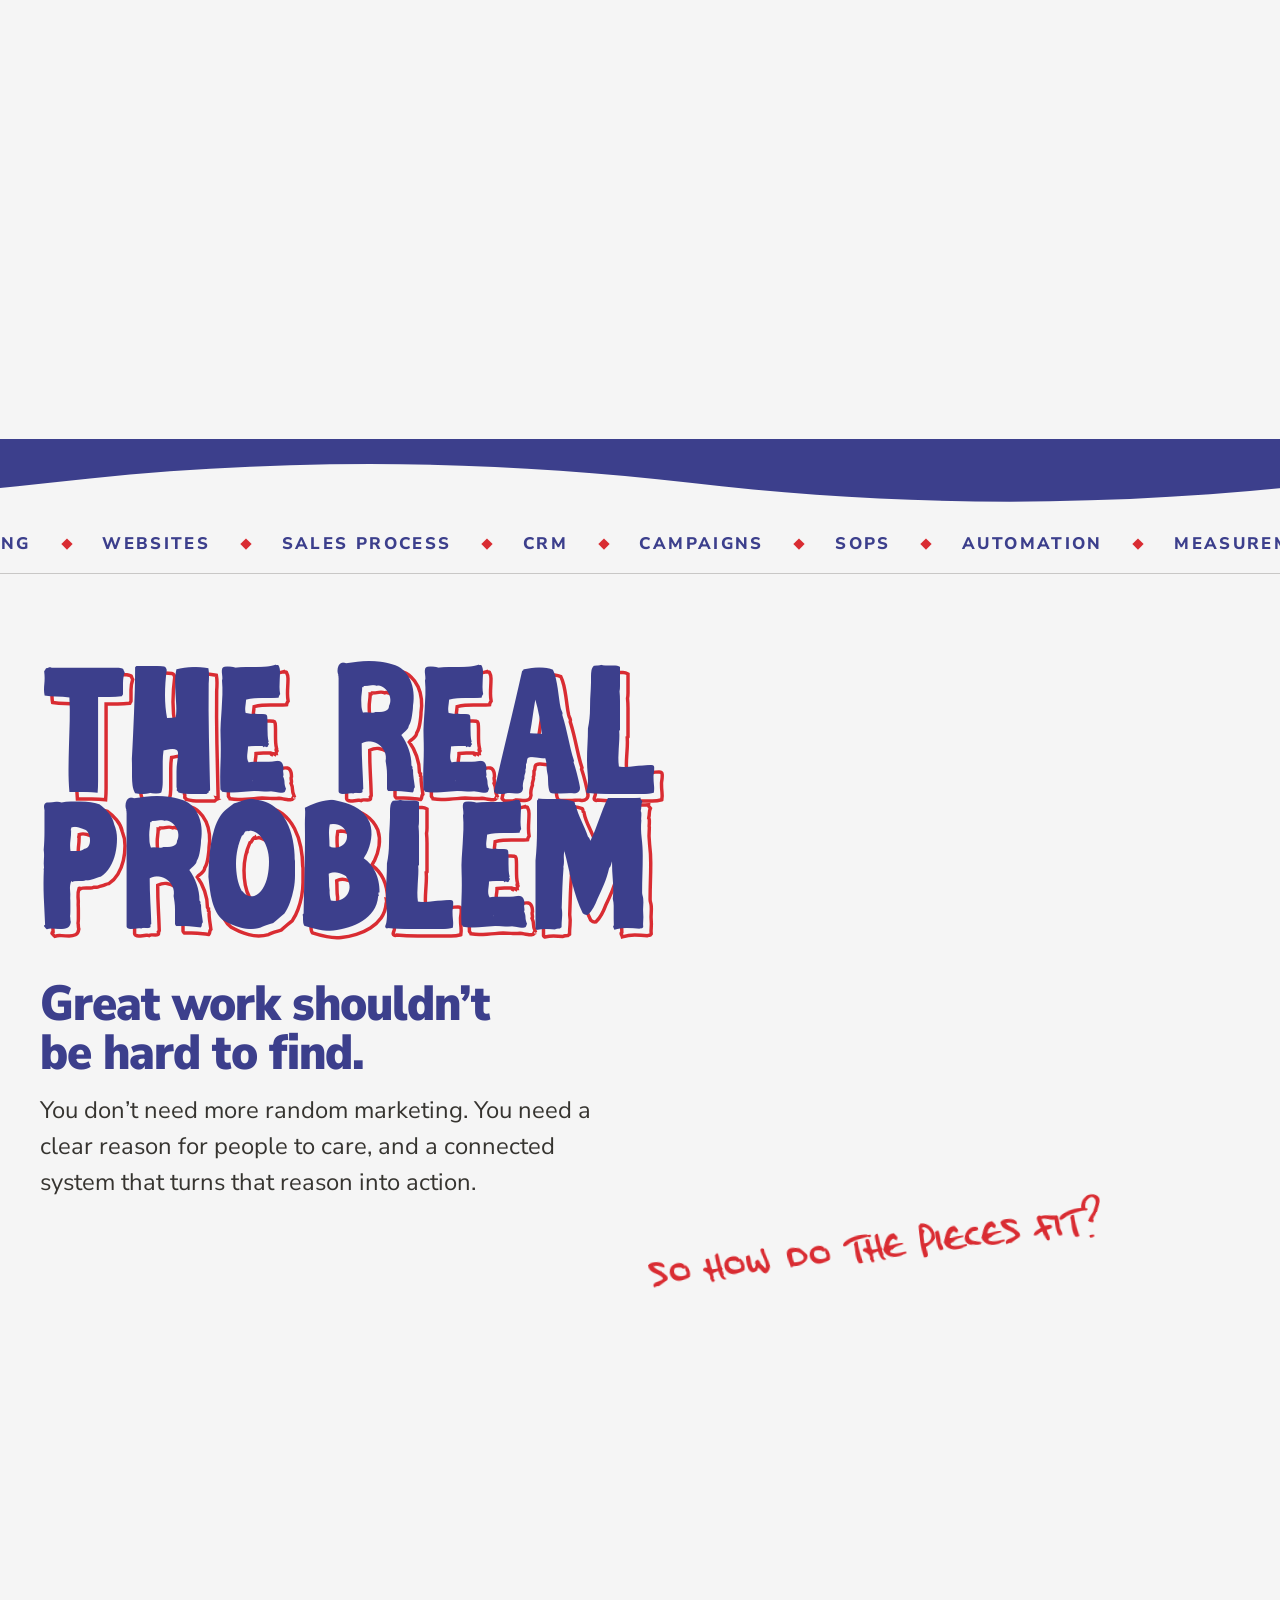
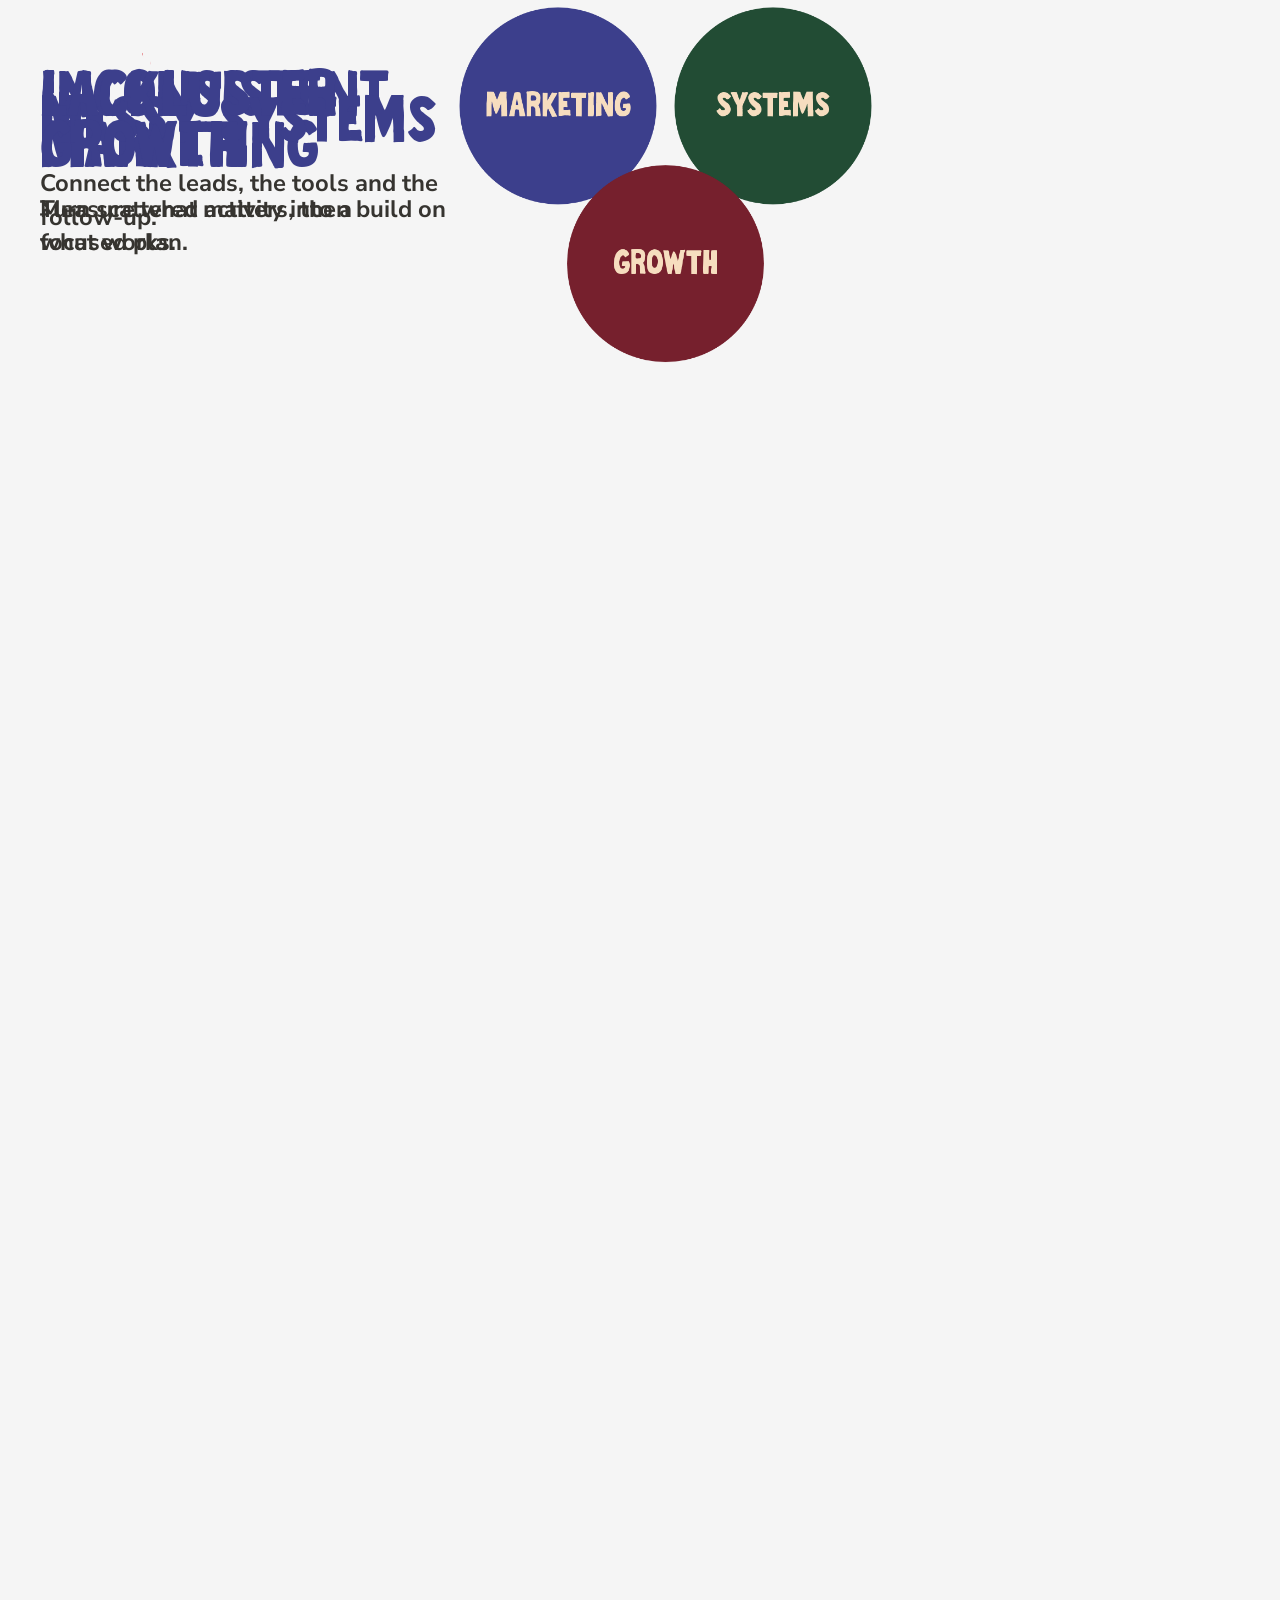
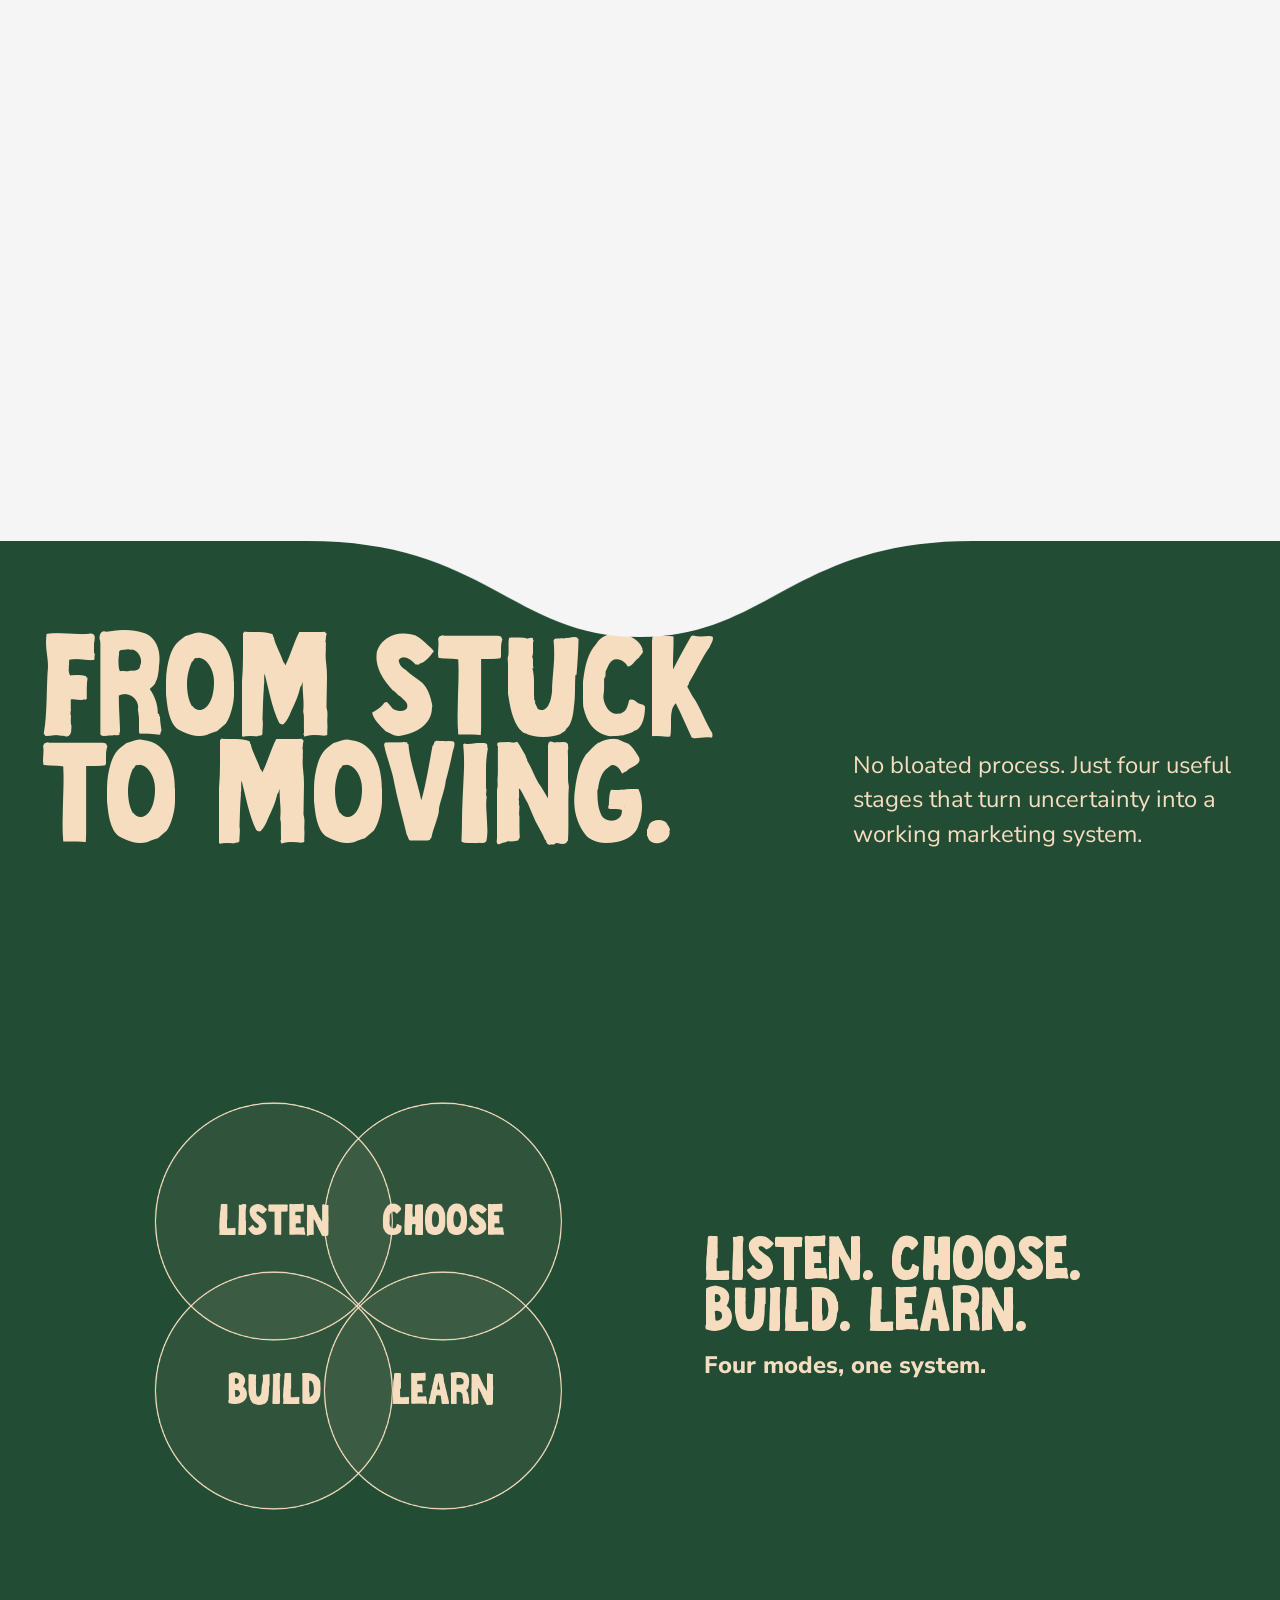
==== commit 0cc35cfd: "Revert first/last name split, keep single name field Co-Authored-By: Claude Sonnet 5.5 <noreply@anth" ====
--- a/index.html
+++ b/index.html
@@ -452,14 +452,10 @@
           <fieldset class="chat__step" data-step-i="1">
             <legend class="chat__q"><span class="chat__qn">1 of 4</span> First things first... what should we call you?</legend>
             <label class="field">
-              <span class="field__label">First name</span>
-              <input type="text" name="firstname" autocomplete="given-name" required maxlength="80">
+              <span class="field__label">Your name</span>
+              <input type="text" name="name" autocomplete="name" required maxlength="80">
             </label>
-            <p class="field__error" data-error-for="firstname" hidden>We’ll need something to call you, first name is fine.</p>
-            <label class="field">
-              <span class="field__label">Last name <span class="chat__opt">Optional</span></span>
-              <input type="text" name="lastname" autocomplete="family-name" maxlength="80">
-            </label>
+            <p class="field__error" data-error-for="name" hidden>We’ll need something to call you, first name is fine.</p>
           </fieldset>
 
           <fieldset class="chat__step" data-step-i="2">
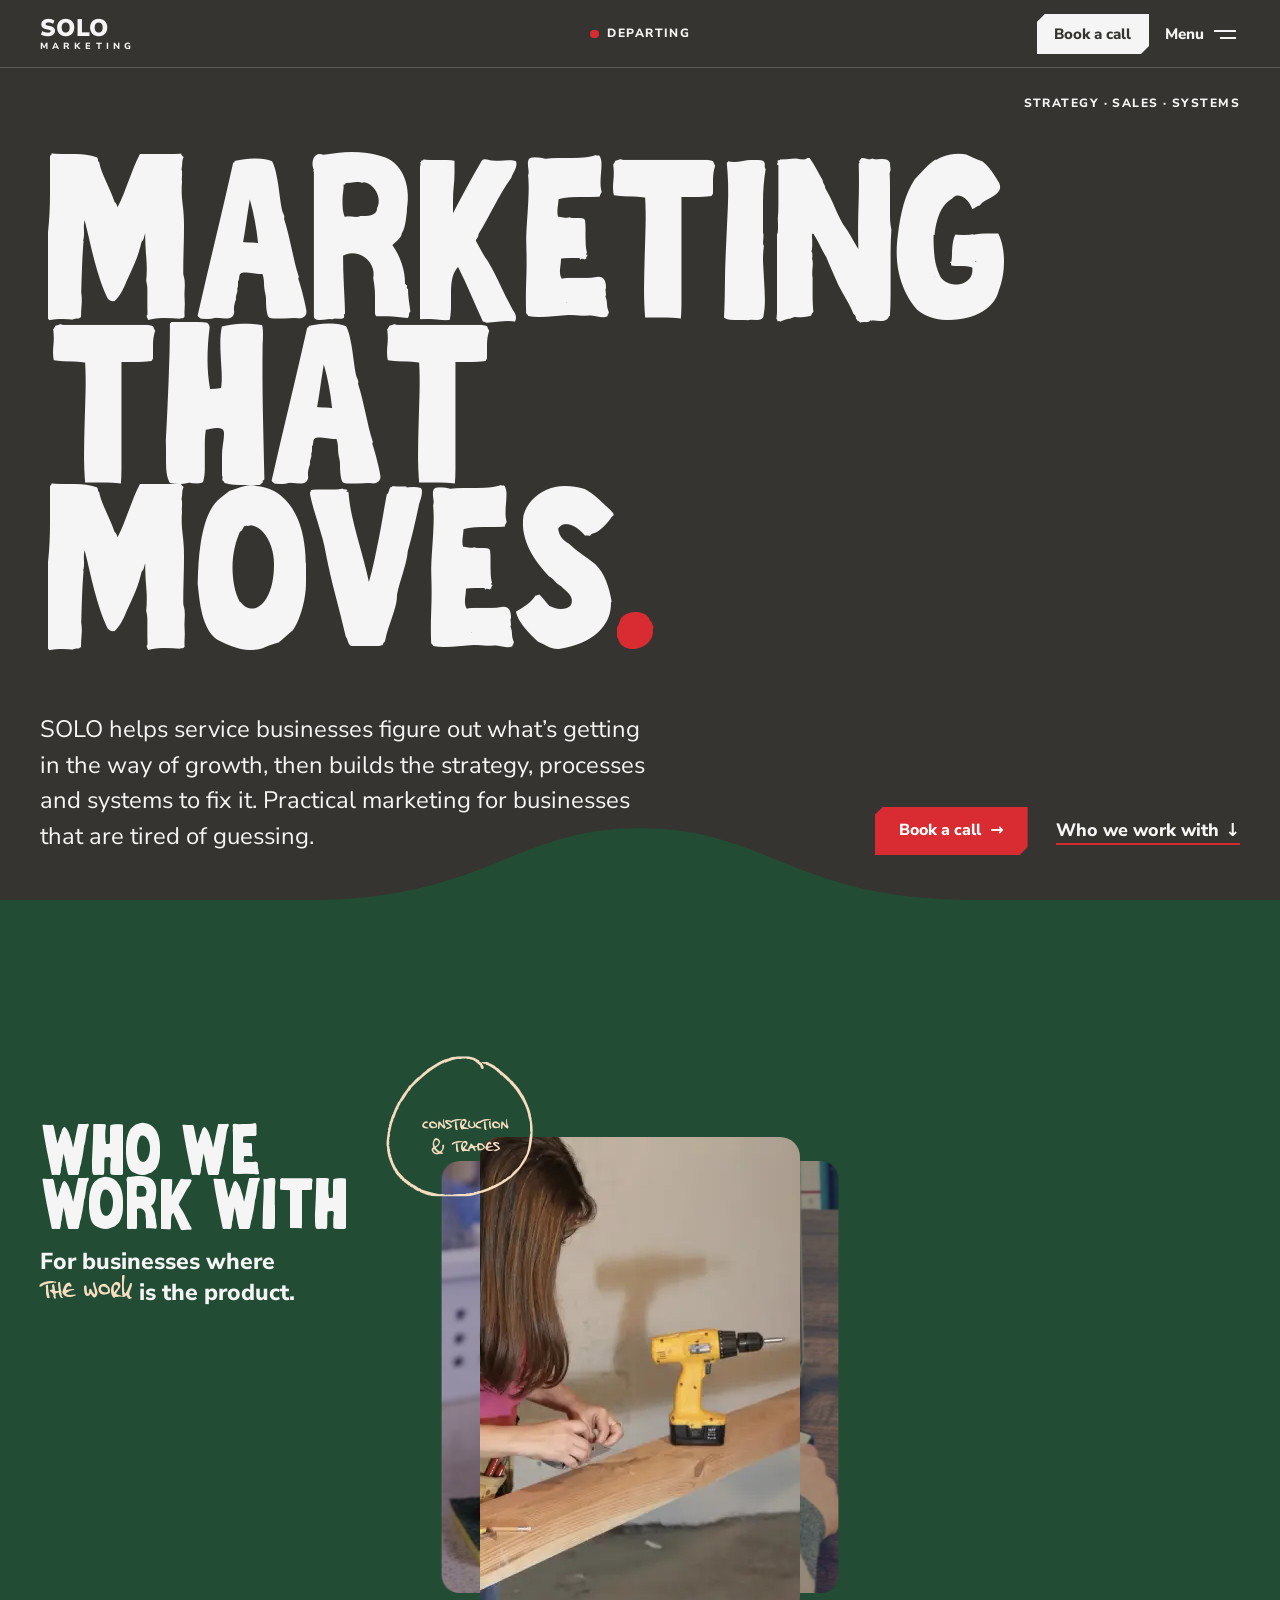
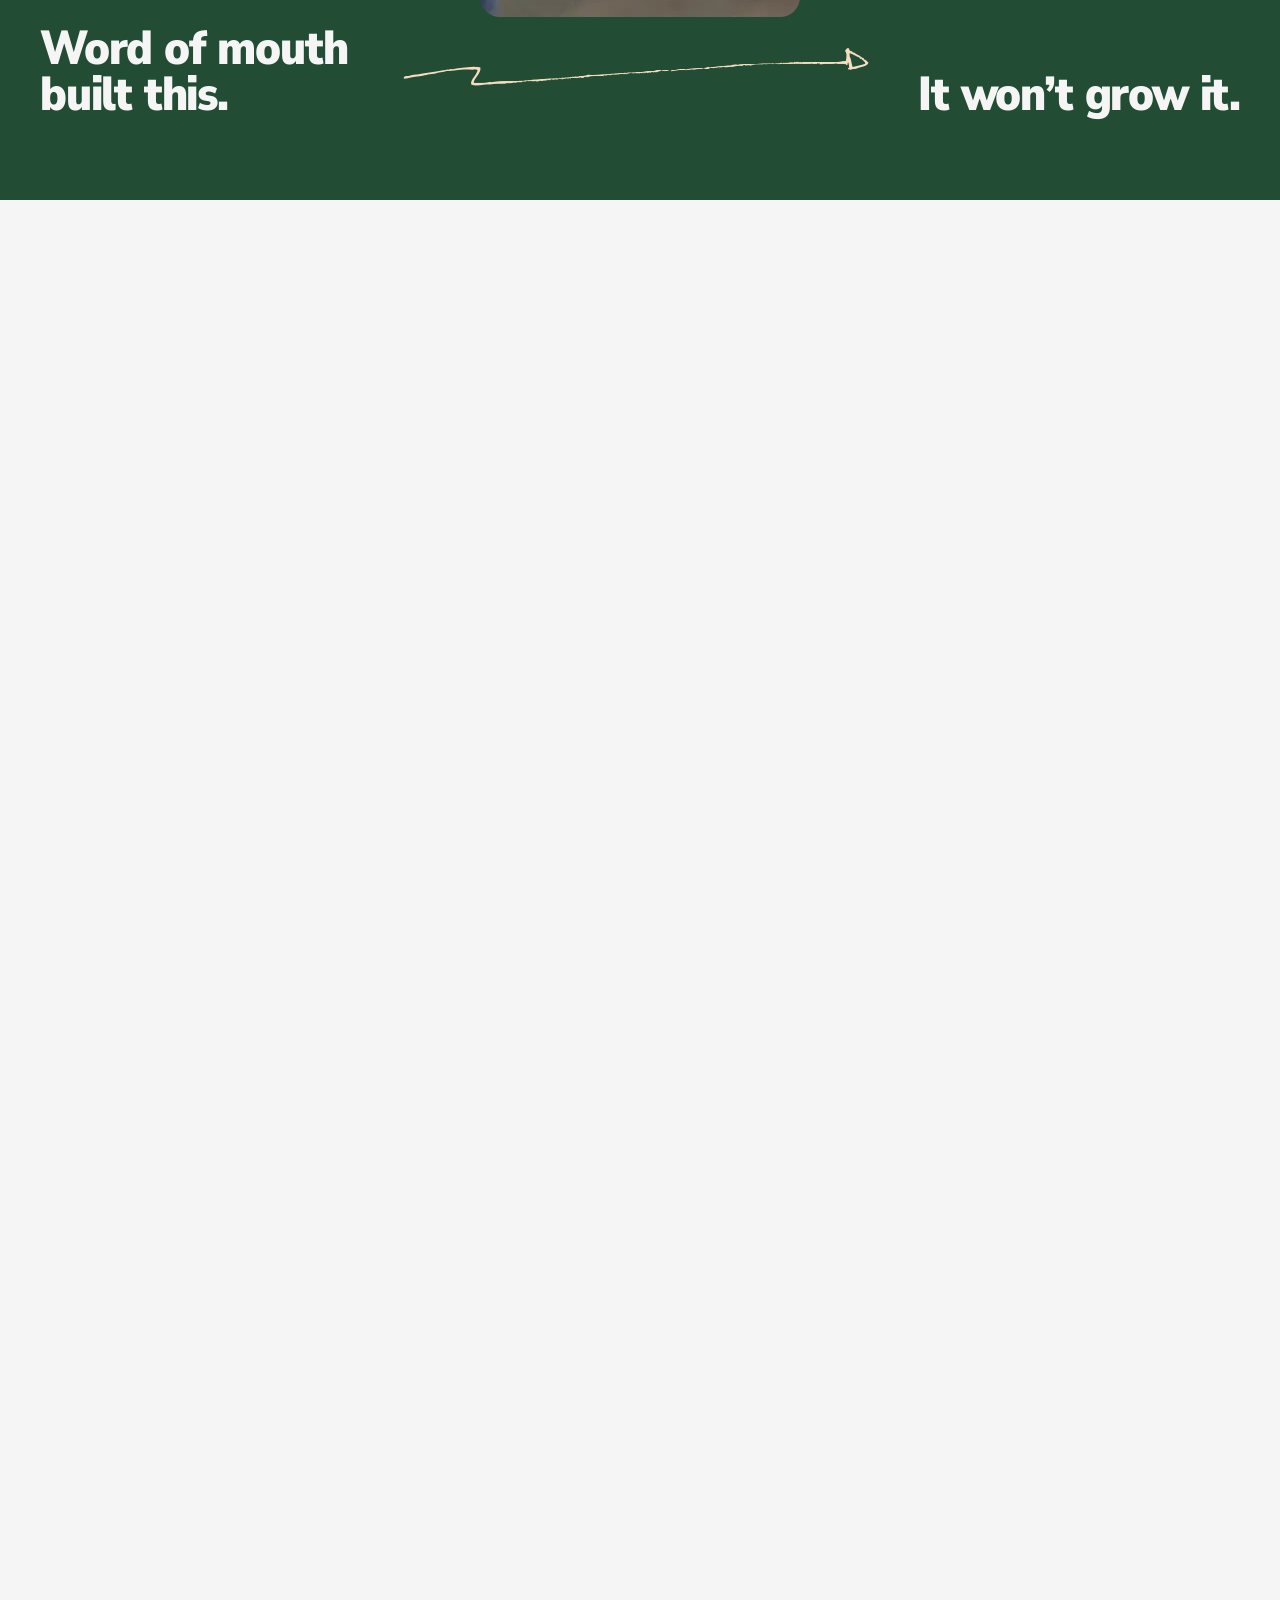
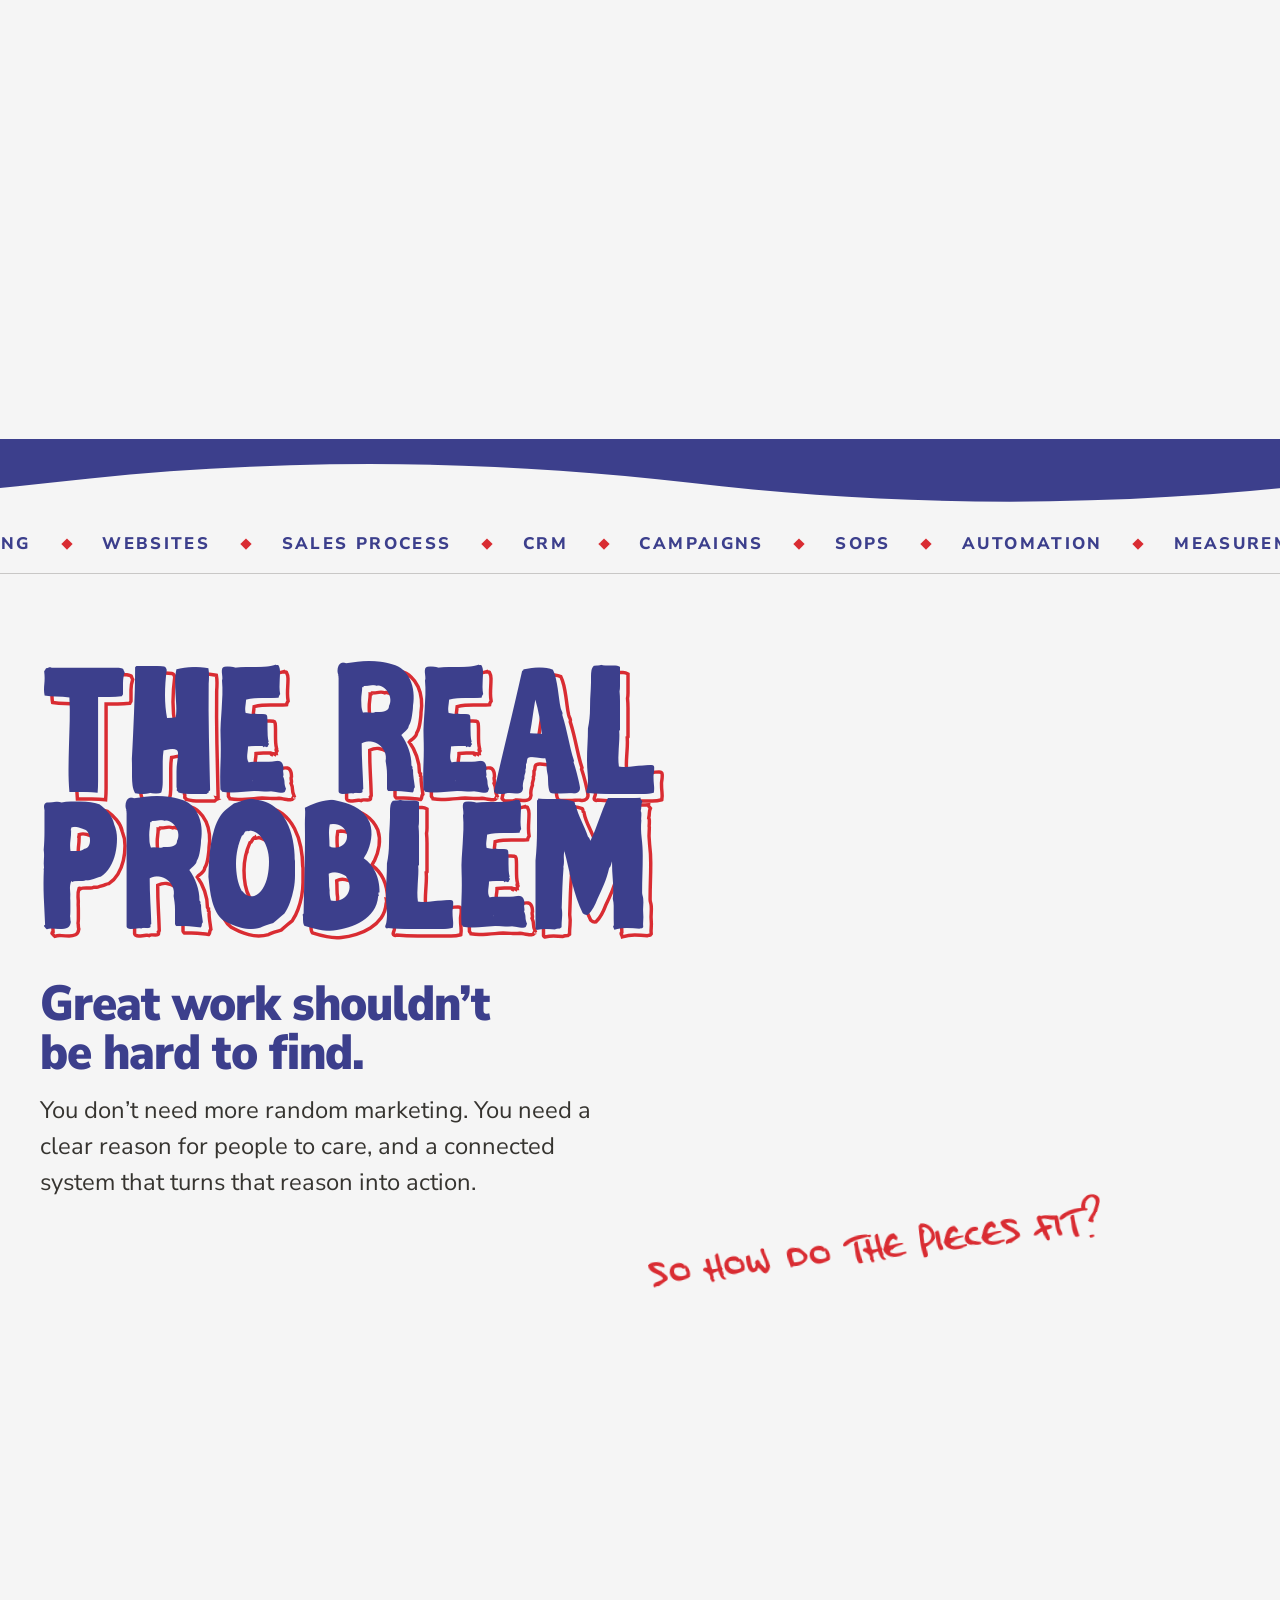
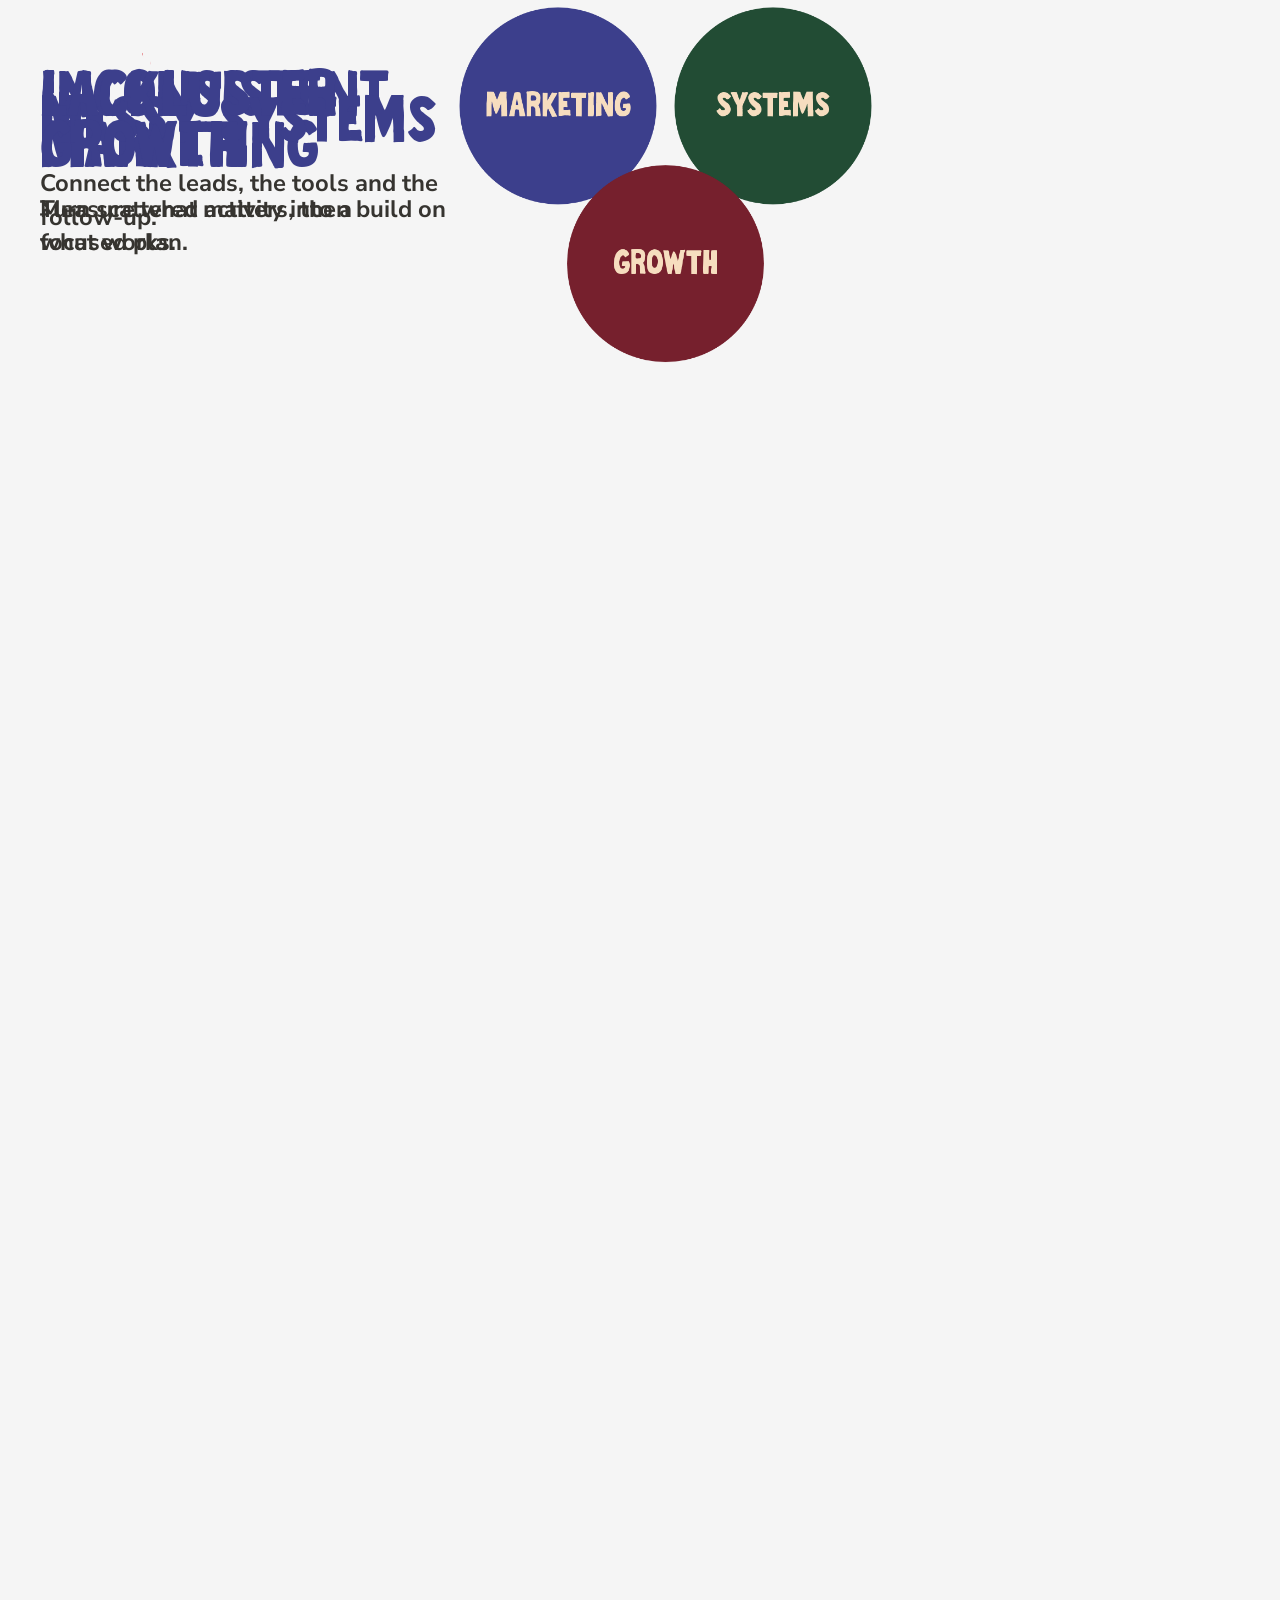
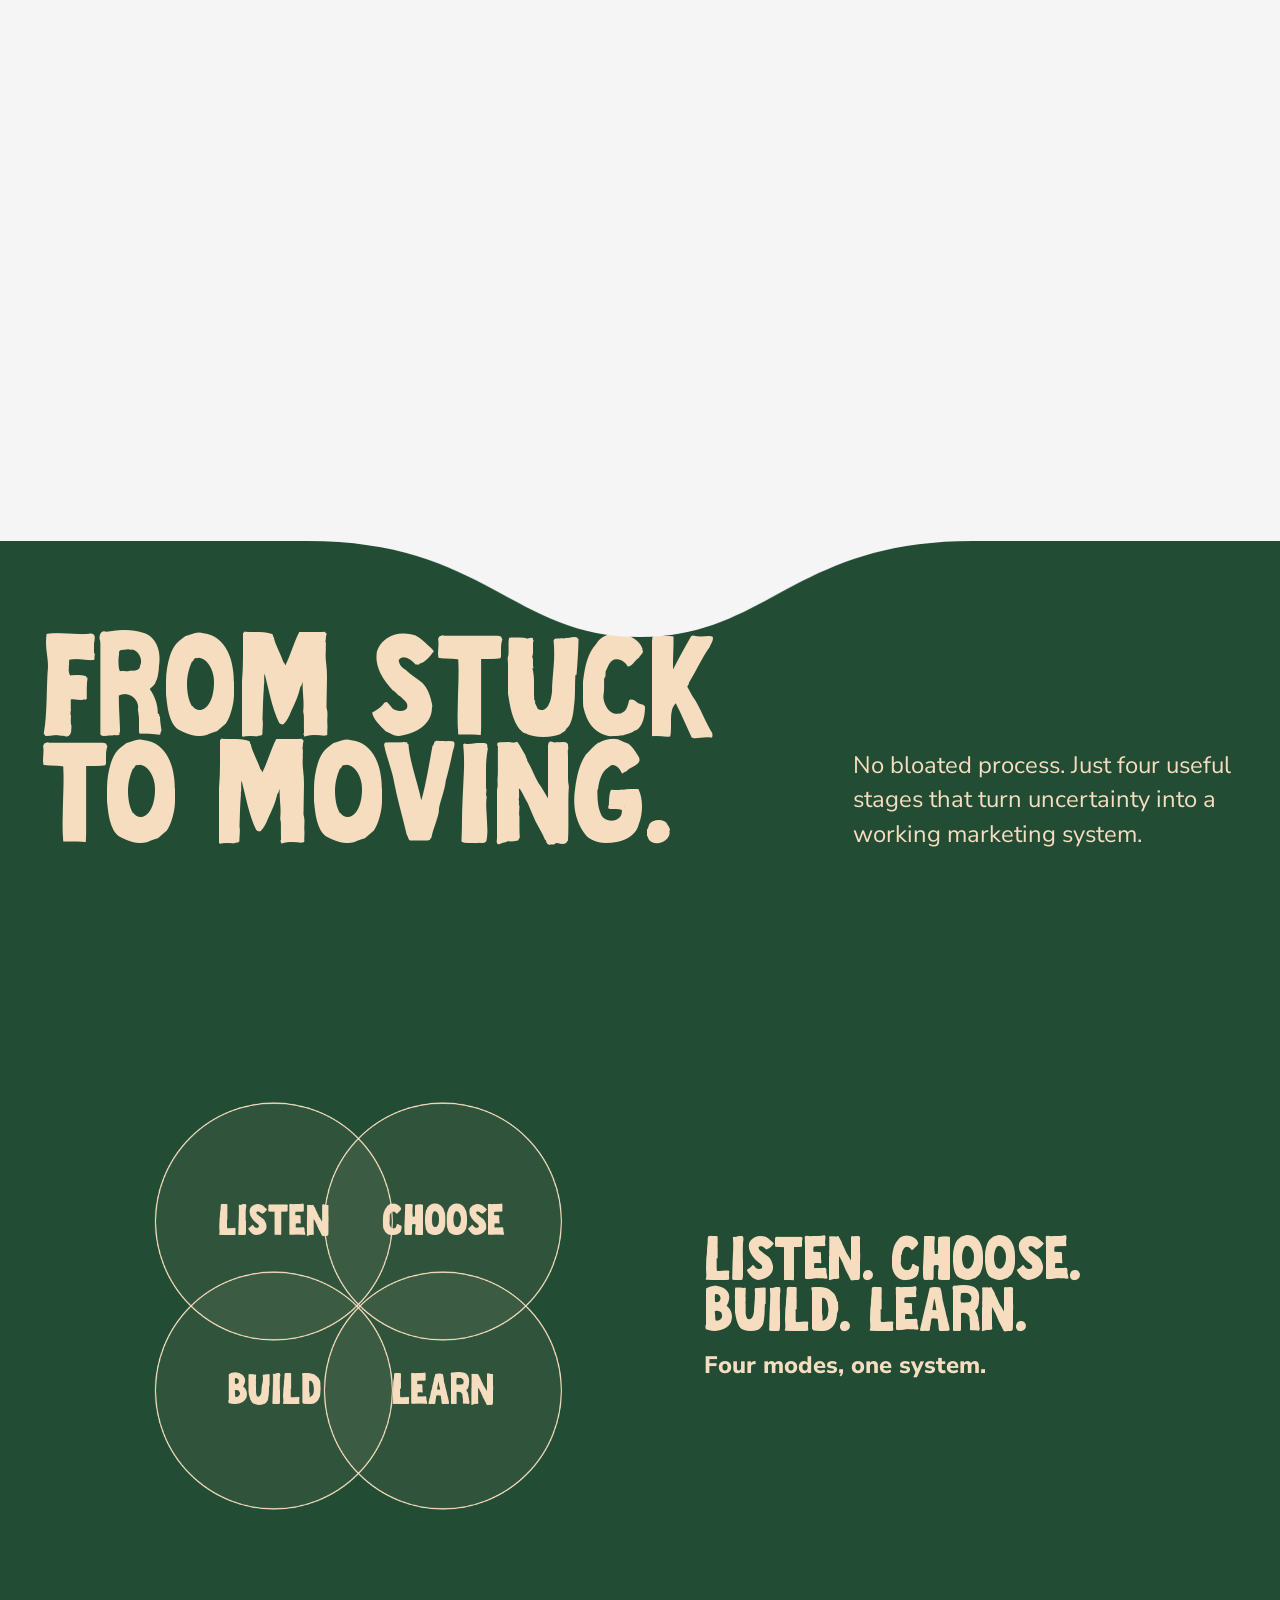
==== commit 8b9370a4: "Replace mailto flow with on-page thank-you message (MBJ Handwriting) Co-Authored-By: Claude Sonnet 5" ====
--- a/index.html
+++ b/index.html
@@ -497,14 +497,16 @@
           </fieldset>
 
           <div class="chat__done" data-chat-done hidden tabindex="-1">
-            <p class="chat__q">That’s everything<span data-echo-name-2></span>. Here’s what we’ll receive:</p>
-            <pre class="chat__summary" data-chat-summary></pre>
-            <div class="chat__send">
-              <a class="btn btn--primary" data-chat-mail hidden href="#"><span>Send it <span class="btn__arrow" aria-hidden="true">→</span></span></a>
-              <button class="btn btn--ghost" type="button" data-chat-copy><span>Copy message</span></button>
+            <div class="chat__review" data-chat-review>
+              <p class="chat__q">That’s everything<span data-echo-name-2></span>. Here’s what we’ll receive:</p>
+              <pre class="chat__summary" data-chat-summary></pre>
+              <div class="chat__send">
+                <button class="btn btn--primary" type="button" data-chat-send><span>Send it <span class="btn__arrow" aria-hidden="true">→</span></span></button>
+              </div>
+              <p class="field__error" data-chat-error hidden>That didn’t go through. Please try again, or email us at <a href="mailto:solomarketing.ut@gmail.com">solomarketing.ut@gmail.com</a>.</p>
+              <p class="chat__after">We’ll get back to you soon. Promise it’s a person.</p>
             </div>
-            <p class="todo" data-chat-missing data-todo="Owner" hidden>Add the SOLO contact email in <code>assets/js/site.js</code> (CONFIG.email) to switch on the send button, or connect a form or booking tool.</p>
-            <p class="chat__after">We’ll get back to you soon. Promise it’s a person.</p>
+            <p class="chat__thanks" data-chat-thanks hidden tabindex="-1">Thank you, we’ll be in touch.</p>
           </div>
 
           <div class="chat__nav" data-chat-nav>
--- a/assets/css/site.css
+++ b/assets/css/site.css
@@ -718,6 +718,9 @@
 .chat__next { margin-left: auto; }
 .chat__done { display: grid; gap: 1.25rem; }
 .chat__done:focus { outline: none; }
+.chat__review { display: grid; gap: 1.25rem; }
+.chat__thanks { margin: 0; font-family: var(--font-hand); font-weight: 400; font-size: clamp(2.4rem, 1.4rem + 3.6vw, 4.2rem); line-height: 1.05; color: var(--color-beige); }
+.chat__thanks:focus { outline: none; }
 .chat__summary { margin: 0; padding: 1.1rem 1.2rem; background: var(--color-smoke); color: var(--color-charcoal); border-radius: var(--r-sm); font-family: var(--font); font-size: .98rem; line-height: 1.55; white-space: pre-wrap; word-break: break-word; }
 .chat__send { display: flex; flex-wrap: wrap; gap: .75rem; }
 .chat__noscript { font-weight: 800; }
